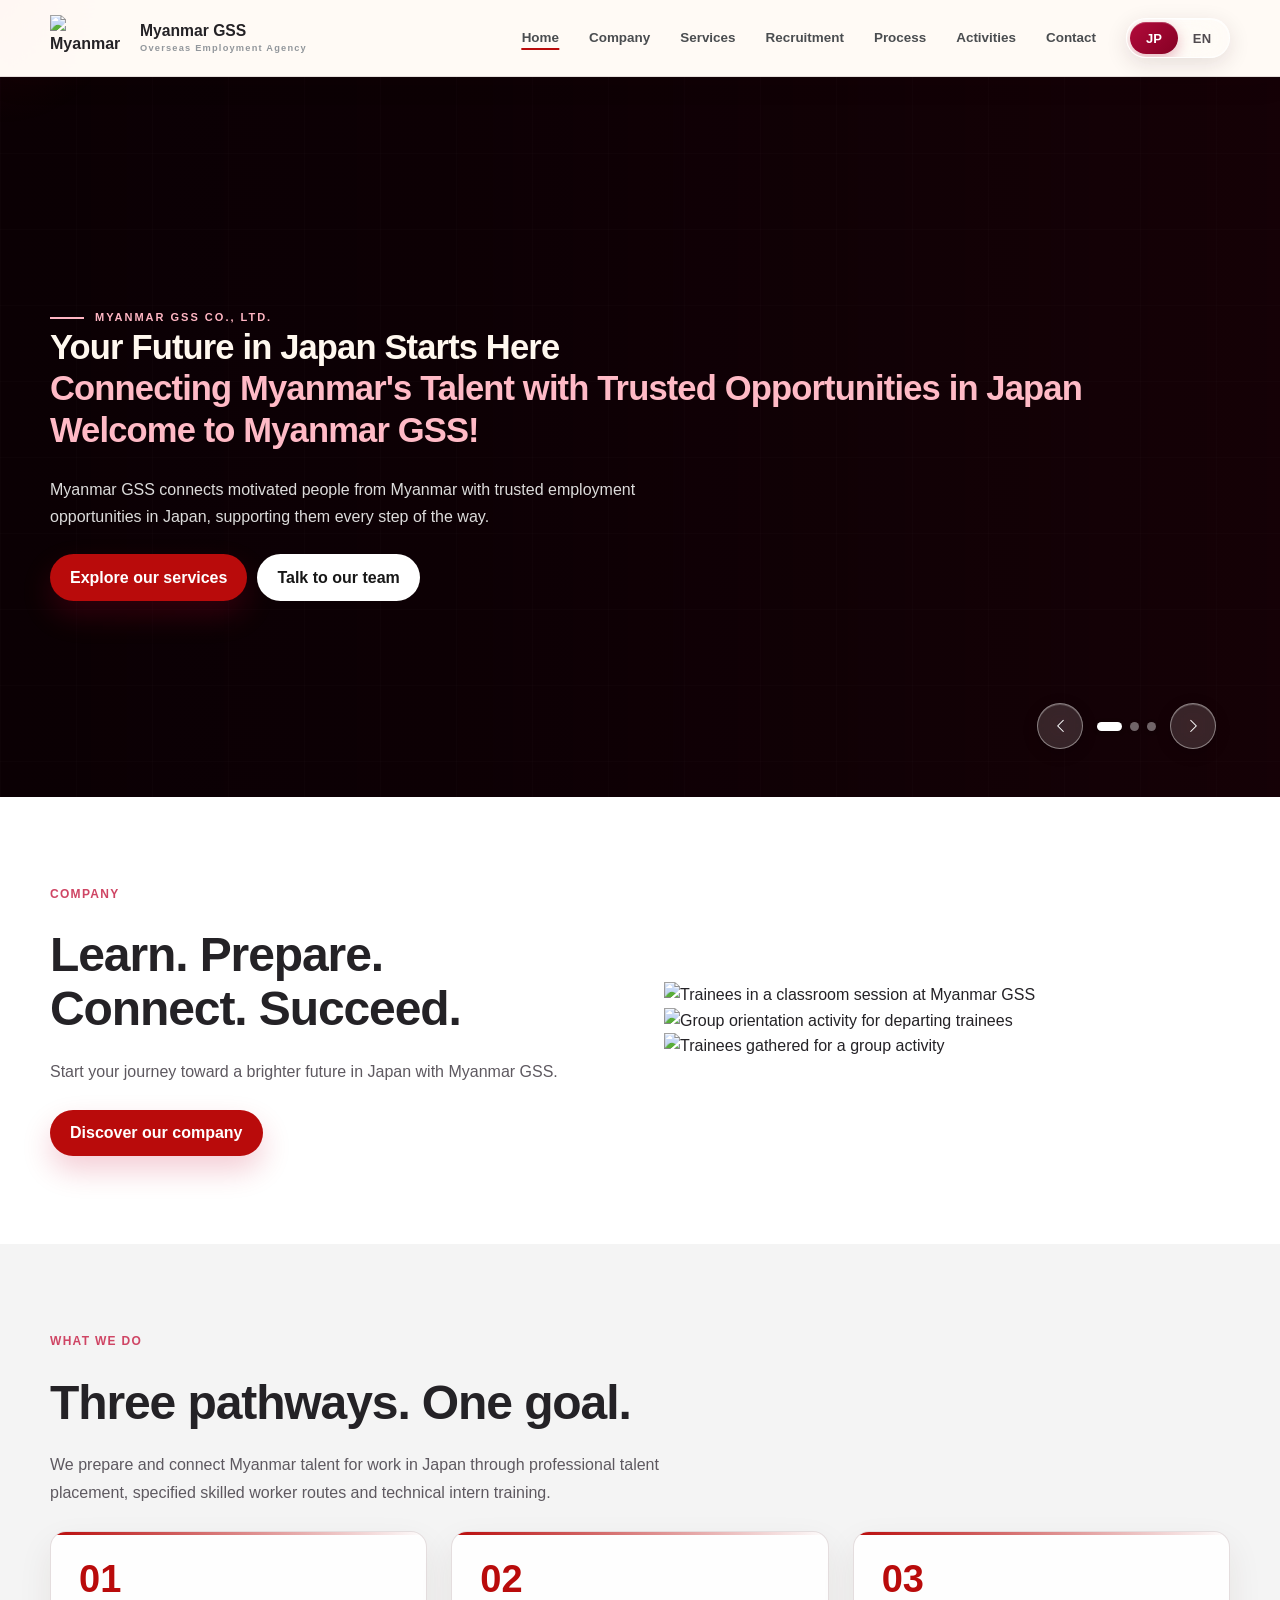
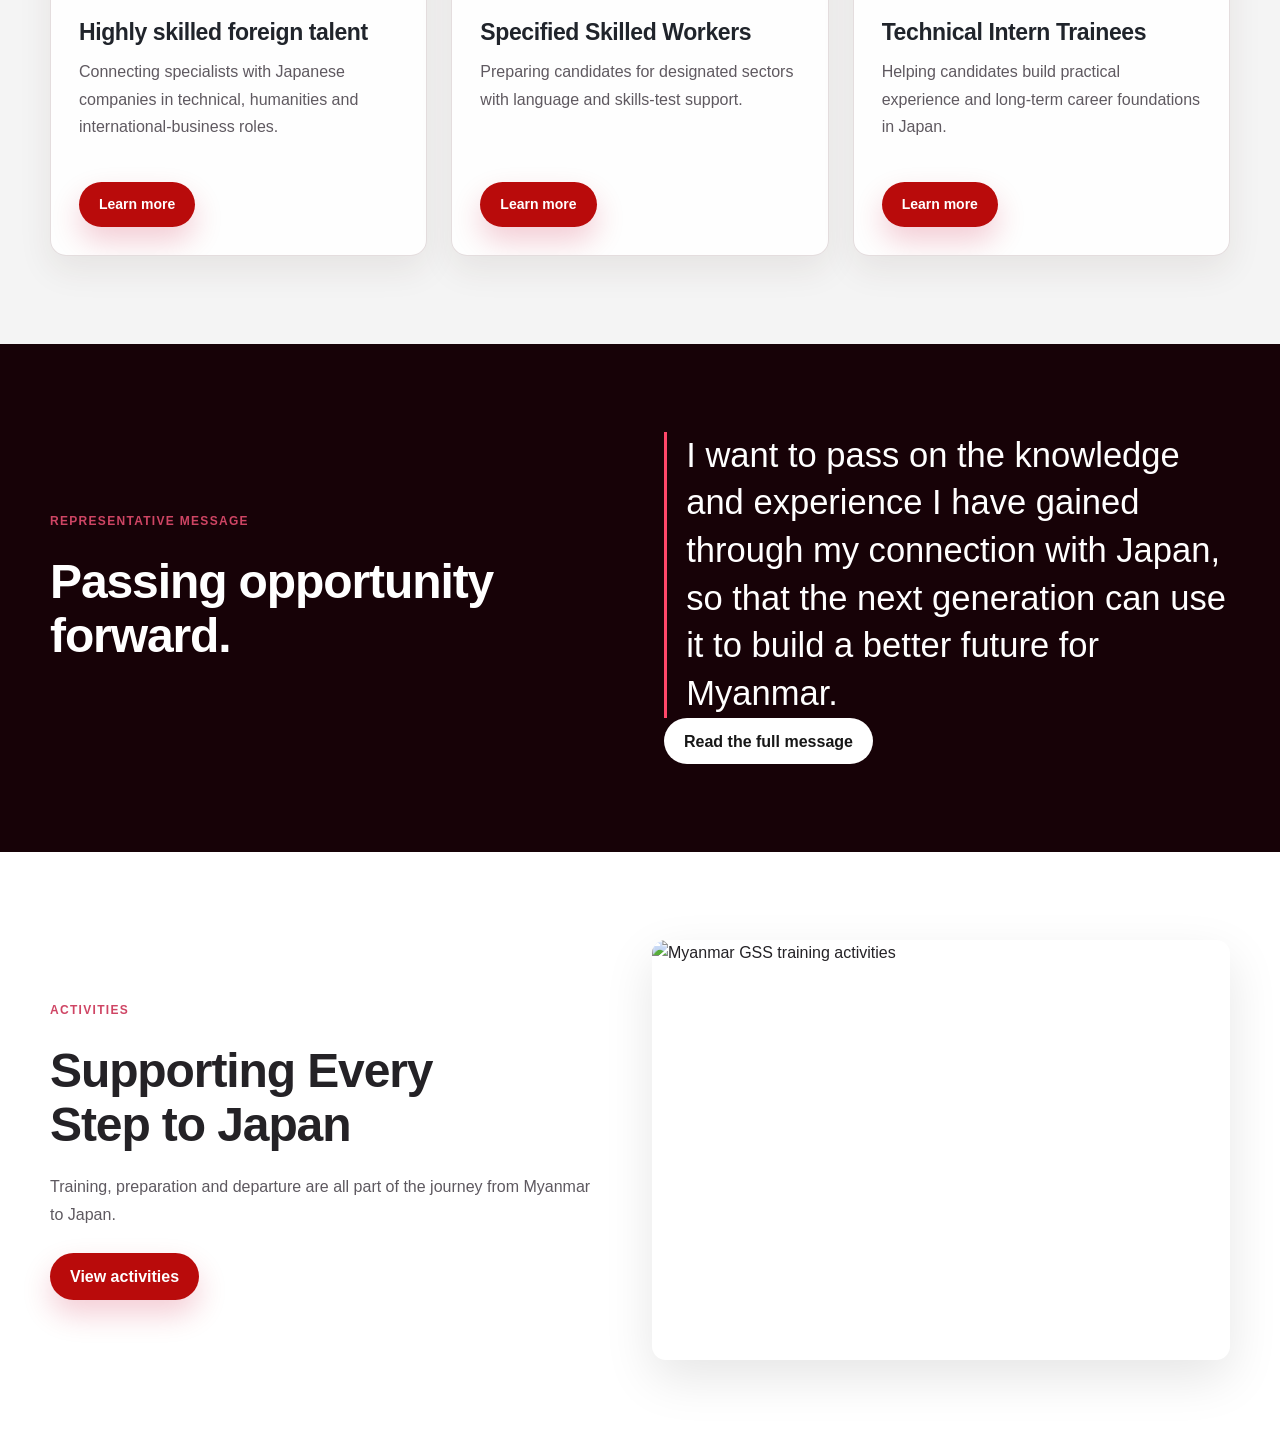
==== index.html @ 1922d280 "Merge branch 'main' of https://github.com/ZanoGod/MMGSS-WEB" ====
<!doctype html>
<html lang="en">

<head>
  <meta charset="utf-8">
  <meta name="viewport" content="width=device-width,initial-scale=1">
  <meta name="description" content="Myanmar GSS Co., Ltd. connects Myanmar talent with opportunities in Japan.">
  <title>Myanmar GSS | Home</title>

  <link rel="stylesheet" href="css/styles.css">
  <link rel="stylesheet" href="css/home.css">
  <link rel="stylesheet" href="css/premium-carousel.css">
  <link rel="stylesheet" href="css/footer.css">


  <!-- Bootstrp icons-->
  <link rel="stylesheet" href="https://cdn.jsdelivr.net/npm/bootstrap-icons@1.11.3/font/bootstrap-icons.min.css">

  <link rel="icon" href="assets/favicon.ico" sizes="any">
  <link rel="icon" type="image/png" sizes="192x192" href="assets/favicon-192.png">
  <link rel="apple-touch-icon" href="assets/apple-touch-icon.png">
  <link rel="stylesheet" href="https://cdnjs.cloudflare.com/ajax/libs/font-awesome/6.5.2/css/all.min.css">
</head>

<body id="top">
  <div class="page-loader" id="pageLoader" aria-hidden="true">
    <div class="loader-inner">
      <div class="loader-logo"><img src="assets/logo.png" alt=""></div>
      <div class="loader-line"><span></span></div>
    </div>
  </div>

  <div class="scroll-progress" id="scrollProgress" aria-hidden="true"></div>
  <div class="cursor-glow" id="cursorGlow" aria-hidden="true"></div>

  <header class="nav-shell">
    <div class="container nav-inner">
      <a class="brand" href="index.html" aria-label="Myanmar GSS home" data-i18n-aria-label="common.brandHome">
        <span class="brand-logo-wrap">
          <img class="brand-logo" src="assets/logo.png" alt="Myanmar GSS logo" data-i18n-alt="header.brandName">
        </span>
        <span class="brand-copy">
          <span class="brand-name" data-i18n="header.brandName">Myanmar GSS</span>
          <span class="brand-note" data-i18n="header.brandNote">Overseas Employment Agency</span>
        </span>
      </a>

      <button class="nav-toggle" id="navToggle" type="button" aria-label="Open navigation" aria-expanded="false"
        data-i18n-aria-label="common.openNavigation">
        <span></span><span></span><span></span>
      </button>

      <nav class="nav-links" id="navLinks" aria-label="Primary navigation"
        data-i18n-aria-label="common.primaryNavigation">
        <a class="nav-link" data-page="index.html" href="index.html" data-i18n="nav.home">Home</a>
        <a class="nav-link" data-page="about.html" href="about.html" data-i18n="nav.company">Company</a>
        <a class="nav-link" data-page="services.html" href="services.html" data-i18n="nav.services">Services</a>
        <a class="nav-link" data-page="recruitment.html" href="recruitment.html"
          data-i18n="nav.recruitment">Recruitment</a>
        <a class="nav-link" data-page="process.html" href="process.html" data-i18n="nav.process">Process</a>
        <a class="nav-link" data-page="activities.html" href="activities.html" data-i18n="nav.activities">Activities</a>
        <a class="nav-link" data-page="contact.html" href="contact.html" data-i18n="nav.contact">Contact</a>

        <!-- <div class="language-selector" role="group" aria-label="Change language"
          data-i18n-aria-label="common.changeLanguage">
          <button class="language-btn" type="button" data-language="ja" aria-pressed="true"><span class="language-code">JP</span><span class="language-name" aria-hidden="true">日本語</span></button>

          <button class="language-btn" type="button" data-language="en" aria-pressed="false"><span class="language-code">EN</span><span class="language-name" aria-hidden="true">English</span></button>
          <button class="language-btn" type="button" data-language="my" aria-pressed="false">မြန်မာ</button>
        </div> -->

        <div class="language-selector" id="languageSelector" role="group" aria-label="Change language"
          data-i18n-aria-label="common.changeLanguage">
          <span class="language-pill-bg" id="languagePill" aria-hidden="true"></span>

          <button class="language-btn" type="button" data-language="ja" aria-pressed="true"><span
              class="language-code">JP</span><span class="language-name" aria-hidden="true">日本語</span></button>


          <button class="language-btn" type="button" data-language="en" aria-pressed="false"><span
              class="language-code">EN</span><span class="language-name" aria-hidden="true">English</span></button>
          <!-- <button class="language-btn" type="button" data-language="my" aria-pressed="false"><span
              class="language-code">MM</span><span class="language-name" aria-hidden="true">မြန်မာ</span></button> -->
        </div>
      </nav>
    </div>
  </header>

  <main>
    <section class="hero" tabindex="0" aria-label="Myanmar GSS hero" data-i18n-aria-label="home.hero.aria.media">
      <div class="hero-photo" aria-label="Myanmar GSS highlights" data-i18n-aria-label="home.hero.aria.highlights">
        <div class="hero-slide active" style="background-image:url('assets/images/carousel/carousel_1.webp')" role="img"
          aria-label="Myanmar GSS training environment" aria-hidden="false"
          data-i18n-aria-label="home.hero.aria.slide1"></div>

        <div class="hero-slide" style="background-image:url('assets/images/carousel/carousel_2.webp')" role="img"
          aria-label="Myanmar GSS training activity" aria-hidden="true" data-i18n-aria-label="home.hero.aria.slide2">
        </div>

        <div class="hero-slide" style="background-image:url('assets/images/carousel/carousel_3.webp')" role="img"
          aria-label="Myanmar GSS people and activities" aria-hidden="true"
          data-i18n-aria-label="home.hero.aria.slide3"></div>
      </div>


      <!-- Decorative hero grid -->
      <div class="hero-grid" aria-hidden="true"></div>

     
      <div class="hero-carousel-controls" aria-label="Hero image carousel"
        data-i18n-aria-label="home.hero.aria.carousel">
        <button class="hero-carousel-arrow" type="button" data-carousel-prev aria-label="Previous hero image"
          data-i18n-aria-label="home.hero.aria.previous">
          <i class="bi bi-chevron-left" aria-hidden="true"></i>
        </button>

        <div class="hero-carousel-dots" role="tablist" aria-label="Choose hero image"
          data-i18n-aria-label="home.hero.aria.dots">
          <button class="hero-carousel-dot active" type="button" data-carousel-dot="0" role="tab" aria-selected="true"
            aria-label="Show hero image 1" data-i18n-aria-label="home.hero.aria.dot"
            data-i18n-options='{"number":"1"}'></button>

          <button class="hero-carousel-dot" type="button" data-carousel-dot="1" role="tab" aria-selected="false"
            aria-label="Show hero image 2" data-i18n-aria-label="home.hero.aria.dot"
            data-i18n-options='{"number":"2"}'></button>

          <button class="hero-carousel-dot" type="button" data-carousel-dot="2" role="tab" aria-selected="false"
            aria-label="Show hero image 3" data-i18n-aria-label="home.hero.aria.dot"
            data-i18n-options='{"number":"3"}'></button>
        </div>

        <button class="hero-carousel-arrow" type="button" data-carousel-next aria-label="Next hero image"
          data-i18n-aria-label="home.hero.aria.next">
          <i class="bi bi-chevron-right" aria-hidden="true"></i>
        </button>
      </div>

      <div class="container hero-content">
        <div class="kicker" data-i18n="home.hero.kicker">Myanmar GSS Co., Ltd.</div>

        <h2>
          <span class="white" data-i18n="home.hero.title1">Your Future in Japan Starts Here</span><br>
          <span class="red" data-i18n="home.hero.title2">Connecting Myanmar's Talent with Trusted Opportunities in
            Japan</span><br>
          <span class="red" data-i18n="home.hero.title3">Welcome to Myanmar GSS!</span>
        </h2>
        <ul class="hero-highlights">
          <li class="hero-copy" data-i18n="home.hero.copy">
            Myanmar GSS connects motivated people from Myanmar with trusted employment opportunities in Japan, supporting them every step of the way.
          </li>
        </ul>

        <div class="hero-actions">
          <a class="btn btn-red" href="services.html" data-i18n="home.hero.explore">Explore our services</a>
          <a class="btn btn-white" href="contact.html" data-i18n="home.hero.talkToTeam">Talk to our team</a>
        </div>
      </div>
    </section>

    <section class="section">
      <div class="container">
        <div class="row g-5 align-items-center">
          <div class="col reveal">
            <div class="eyebrow" data-i18n="home.company.eyebrow">Company</div>
            <h2 class="section-title" data-i18n="home.company.title">Learn. Prepare. Connect. Succeed.
            </h2>
            <p class="section-copy" data-i18n="home.company.copy">
              Start your journey toward a brighter future in Japan with Myanmar GSS.
            </p>
            <a class="btn btn-red" href="about.html" data-i18n="home.company.cta">Discover our company</a>
          </div>


          <div class="col reveal delay-1">
            <premium-carousel autoplay interval="5000" aspect="16/9">
              <img src="assets/images/home/home_carousel_1.webp" alt="Trainees in a classroom session at Myanmar GSS"
                data-caption="">
              <img src="assets/images/home/home_carousel_2.webp" alt="Group orientation activity for departing trainees"
                data-caption="">
              <img src="assets/images/home/home_carousel_3.webp" alt="Trainees gathered for a group activity"
                data-caption="">
            </premium-carousel>
          </div>
        </div>
    </section>

    <section class="section section-soft">
      <div class="container">
        <div class="reveal">
          <div class="eyebrow" data-i18n="home.services.eyebrow">What we do</div>
          <h2 class="section-title" data-i18n="home.services.title">Three pathways. One goal.</h2>
          <p class="section-copy" data-i18n="home.services.copy">
            We prepare and connect Myanmar talent for work in Japan through professional talent
            placement, specified skilled worker routes and technical intern training.
          </p>
        </div>

        <div class="row three g-4 mt-2">
          <div class="col reveal">
            <article class="service-card">
              <div class="number">01</div>
              <h3 data-i18n="home.services.talent.title">Highly skilled foreign talent</h3>
              <p data-i18n="home.services.talent.copy">Connecting specialists with Japanese companies in technical,
                humanities and international-business roles.</p>
              <a class="btn btn-red" href="services.html" data-i18n="home.services.cta">Learn more</a>
            </article>
          </div>

          <div class="col reveal delay-1">
            <article class="service-card">
              <div class="number">02</div>
              <h3 data-i18n="home.services.ssw.title">Specified Skilled Workers</h3>
              <p data-i18n="home.services.ssw.copy">Preparing candidates for designated sectors with language and
                skills-test support.</p>
              <a class="btn btn-red" href="services.html" data-i18n="home.services.cta">Learn more</a>
            </article>
          </div>

          <div class="col reveal delay-2">
            <article class="service-card">
              <div class="number">03</div>
              <h3 data-i18n="home.services.intern.title">Technical Intern Trainees</h3>
              <p data-i18n="home.services.intern.copy">Helping candidates build practical experience and long-term
                career foundations in Japan.</p>
              <a class="btn btn-red" href="services.html" data-i18n="home.services.cta">Learn more</a>
            </article>
          </div>
        </div>
      </div>
    </section>

    <section class="section dark-panel">
      <div class="container">
        <div class="row g-5 align-items-center">
          <div class="col reveal">
            <div class="eyebrow light-eyebrow" data-i18n="home.message.eyebrow">Representative message</div>
            <h2 class="section-title" data-i18n="home.message.title">Passing opportunity forward.</h2>
          </div>

          <div class="col reveal delay-1">
            <div class="quote" data-i18n="home.message.quote">
              I want to pass on the knowledge and experience I have gained through my connection
              with Japan, so that the next generation can use it to build a better future for Myanmar.
            </div>
            <a class="btn btn-white" href="about#message" data-i18n="home.message.cta">Read the full message</a>
          </div>
        </div>
      </div>
    </section>

    <section class="section">
      <div class="container">
        <div class="row g-4 align-items-center">
          <div class="col reveal">
            <div class="eyebrow" data-i18n="home.activities.eyebrow">Activities</div>
            <h2 class="section-title" data-i18n="home.activities.title">Supporting Every Step to Japan</h2>
            <p class="section-copy" data-i18n="home.activities.copy">
              Training, preparation and departure are all part of the journey from Myanmar to Japan.
            </p>
            <a class="btn btn-red" href="activities.html" data-i18n="home.activities.cta">View activities</a>
          </div>

          <div class="col reveal delay-1">
            <img class="section-image" src="assets/activity.png" alt="Myanmar GSS training activities"
              data-i18n-alt="home.activities.imageAlt">
          </div>
        </div>
      </div>
    </section>

  </main>

  <!-- Footer -->
  <div id="footer-container"></div>

  <button class="backtop" id="backTop" type="button" aria-label="Back to top"
    data-i18n-aria-label="common.backToTop">↑</button>
  <script src="js/components.js"></script>
  <script src="js/vendor/i18next.min.js"></script>
  <script src="js/i18n.js"></script>
  <script src="js/script.js"></script>
  <script src="js/premium-carousel.js" defer></script>
</body>

</html>
---- css/styles.css ----
:root {
  /* Image Palette */
  --primary-white: #f4f4f4;
  /* Base off-white / light surface */
  --accent-orange: #fb9935;
  /* Warm secondary accent */
  --red: #b90b0b;
  /* Primary brand red */
  --red-dark: #8c0909;
  /* Deep red / dark states */

  /* Derived Neutrals & Tints */
  --red-soft: #fff1f3;
  /* Soft light tint derived from #B90B0B */
  --surface: #f4f4f4;
  /* Matched to off-white swatch */
  --line: #e6e2e0;
  /* Neutral border line */
  --ink: #101216;
  /* High-contrast text */
  --muted: #687078;
  /* Subtle copy */
  --dark: #170207;
  /* Dark theme panels */
  --white: #ffffff;
  /* Pure white */
  --ease: cubic-bezier(0.2, 0.8, 0.2, 1);
}

* {
  box-sizing: border-box;
}

html {
  scroll-behavior: smooth;
  scroll-padding-top: 82px;
}

body {
  margin: 0;
  font-family:
    Inter,
    ui-sans-serif,
    system-ui,
    -apple-system,
    "Segoe UI",
    Arial,
    sans-serif;
  color: var(--ink);
  background: #fff;
  line-height: 1.7;
  -webkit-font-smoothing: antialiased;
}

a {
  text-decoration: none;
  color: inherit;
}

img {
  display: block;
  max-width: 100%;
}


button,
input,
textarea {
  font: inherit;
}

button {
  cursor: pointer;
}

.container {
  width: min(1180px, calc(100% - 40px));
  margin-inline: auto;
}

h1,
h2,
h3,
h4 {
  font-family: Manrope, Inter, ui-sans-serif, system-ui, sans-serif;
  letter-spacing: -0.045em;
  line-height: 1.08;
}

.page-loader {
  position: fixed;
  inset: 0;
  z-index: 2000;
  background: var(--red-soft);
  display: grid;
  place-items: center;
  transition:
    opacity 0.55s var(--ease),
    visibility 0.55s var(--ease);
}

.page-loader.hide {
  opacity: 0;
  visibility: hidden;
  pointer-events: none;
}

.loader-inner {
  text-align: center;
  color: #fff;
}

.loader-logo {
  width: 120px;
  height: 80px;
  margin: auto auto 18px;
  overflow: hidden;
}

.loader-logo img {
  width: 100%;
  height: 100%;
  object-fit: contain;
}

.loader-line {
  width: 150px;
  height: 2px;
  background: #ffffff20;
  overflow: hidden;
}

.loader-line span {
  display: block;
  width: 55%;
  height: 100%;
  background: #ff4769;
  animation: load 1.1s var(--ease) infinite;
}

@keyframes load {
  to {
    transform: translateX(300%);
  }
}

.scroll-progress {
  position: fixed;
  z-index: 2100;
  top: 0;
  left: 0;
  width: 0;
  height: 3px;
  background: linear-gradient(90deg, var(--red), #ff4769);
}

.cursor-glow {
  position: fixed;
  z-index: 999;
  pointer-events: none;
  width: 260px;
  height: 260px;
  border-radius: 50%;
  transform: translate(-50%, -50%);
  background: radial-gradient(circle, rgba(201, 0, 45, 0.09), transparent 68%);
  opacity: 0;
}

body.cursor-ready .cursor-glow {
  opacity: 1;
}

.nav-shell {
  position: sticky;
  top: 0;
  z-index: 1000;
  background: #fffffff2;
  border-bottom: 1px solid var(--line);
  -webkit-backdrop-filter: blur(16px);
  backdrop-filter: blur(16px);
  transition: 0.3s var(--ease);
}

.nav-shell.scrolled {
  box-shadow: 0 10px 35px #0000000d;
}

.nav-shell.nav-hidden {
  transform: translateY(-100%);
}

.nav-inner {
  min-height: 76px;
  display: flex;
  align-items: center;
  gap: 24px;
}

.brand {
  display: flex;
  align-items: center;
  gap: 12px;
  font-weight: 800;
  min-width: 220px;
}

.brand-logo-wrap {
  width: 78px;
  height: 46px;
  display: flex;
  align-items: center;
  justify-content: center;
  flex: 0 0 auto;
}

.brand-logo {
  width: 78px;
  height: 46px;
  object-fit: contain;
}

.brand-copy {
  display: block;
}

.brand-name {
  display: block;
  line-height: 1;
  font-size: 0.98rem;
}

.brand-note {
  display: block;
  margin-top: 5px;
  color: #92979c;
  font-size: 0.58rem;
  letter-spacing: 0.13em;
  line-height: 1;
}

.nav-toggle {
  display: none;
  border: 1px solid var(--line);
  background: #fff;
  border-radius: 10px;
  padding: 8px 11px;
}

.nav-toggle span {
  display: block;
  width: 22px;
  height: 2px;
  background: #222;
  margin: 4px;
}

.nav-links {
  display: flex;
  align-items: center;
  gap: 6px;
  margin-left: auto;
}

.nav-link {
  position: relative;
  display: inline-flex;
  align-items: center;
  height: 40px;
  padding: 0 12px;
  font-size: 0.84rem;
  font-weight: 750;
  color: #4a4d50;
  line-height: 1;
}


.nav-link:after {
  content: "";
  position: absolute;
  left: 50%;
  bottom: 2px;
  width: 0;
  height: 2px;
  bottom: 8px;
  background: var(--red);
  transform: translateX(-50%);
  transition: 0.25s var(--ease);
}

.nav-link:hover:after,
.nav-link.active:after {
  width: calc(100% - 24px);
}

.hero {
  position: relative;
  min-height: 760px;
  display: flex;
  align-items: center;
  overflow: hidden;
  background: var(--dark);
  color: #fff;
}

.hero-photo {
  position: absolute;
  inset: -2%;
  background:
    linear-gradient(90deg,
      #110005f7 0%,
      #110005d4 35%,
      #11000566 68%,
      #11000526 100%),
    url("../assets/representative.png") center/cover no-repeat;
  transform: scale(1.02);
  transition: transform 1.5s var(--ease);
}

.loaded .hero-photo {
  transform: scale(1);
}

.hero-grid {
  position: absolute;
  inset: 0;
  opacity: 0.2;
  background:
    linear-gradient(#fff1 1px, transparent 1px),
    linear-gradient(90deg, #fff1 1px, transparent 1px);
  background-size: 76px 76px;
}

.hero-content {
  position: relative;
  z-index: 2;
  padding: 90px 0;
}

.kicker,
.eyebrow {
  font-size: 0.69rem;
  font-weight: 850;
  letter-spacing: 0.18em;
  text-transform: uppercase;
}

.kicker {
  color: #ffb5c3;
}

.kicker:before {
  content: "";
  display: inline-block;
  width: 34px;
  height: 2px;
  background: #ffb5c3;
  vertical-align: middle;
  margin-right: 11px;
}

.eyebrow {
  color: var(--red);
}

.p_eyebrow {
    color: var(--black);
    font-weight: bold;
}

.hero h2 .red {
  color: #ffbac6;
}

.hero-copy,
.hero-copy1 {
  max-width: 690px;
  color: #ffffffbd;
  font-size: 1.04rem;
}

.hero-highlights {
  max-width: 1050px;
  margin: 0;
  padding-left: 1.2rem;
  color: #ffffff;
}

.hero-highlights li {
  margin-bottom: 1rem;
  padding-left: 0.2rem;
  color: #ffffffbd;
  font-size: 1.04rem;
  line-height: 1.7;
}

.hero-highlights li::marker {
  color: #ffffff;
}

.hero-actions {
  display: flex;
  flex-wrap: wrap;
  gap: 10px;
  margin-top: 1.8rem;
}

.btn {
  display: inline-flex;
  align-items: center;
  justify-content: center;
  border: 0;
  border-radius: 999px;
  padding: 0.86rem 1.25rem;
  font-weight: 800;
  transition: 0.22s var(--ease);
}

.btn-red {
  background: var(--red);
  color: #fff;
  box-shadow: 0 14px 30px #c9002d33;
}

.btn-red:hover {
  background: var(--red-dark);
  color: #fff;
  transform: translateY(-2px);
}

.btn-white {
  background: #fff;
  color: #171717;
}

.btn-white:hover {
  background: #f2f2f2;
  transform: translateY(-2px);
}

.hero-facts {
  display: flex;
  flex-wrap: wrap;
  margin-top: 3rem;
  max-width: 860px;
  border-top: 1px solid #fff2;
  padding-top: 1.25rem;
}

.hero-fact {
  min-width: 200px;
  padding: 0 1.35rem;
  border-right: 1px solid #fff1;
}

.hero-fact:first-child {
  padding-left: 0;
}

.hero-fact:last-child {
  border-right: 0;
}

.hero-fact small {
  display: block;
  color: #ffffff70;
  font-size: 0.64rem;
  letter-spacing: 0.12em;
  text-transform: uppercase;
}

.hero-fact strong {
  display: block;
  color: #fff;
  font-size: 0.9rem;
}

.section {
  padding: 100px 0;
}

.section-soft {
  background: var(--surface);
}

.section-title {
  margin: 0.55rem 0 1rem;
  font-size: clamp(2.2rem, 4.5vw, 4.3rem);
}

.section-copy {
  color: var(--muted);
  max-width: 720px;
}

.page-hero {
  padding: 140px 0 92px;
  background: linear-gradient(135deg, #170207, #39000d);
  color: #fff;
  position: relative;
  overflow: hidden;
}

.page-hero:after {
  content: "";
  position: absolute;
  width: 520px;
  height: 520px;
  border: 1px solid #fff2;
  border-radius: 50%;
  right: -170px;
  top: -220px;
  box-shadow:
    0 0 0 55px #fff00005,
    0 0 0 110px #fff00003;
}

.page-hero .container {
  position: relative;
  z-index: 1;
}

.page-hero .eyebrow {
  color: #ffb5c3;
}

.crumb {
  font-size: 0.72rem;
  color: #ffffff80;
  font-weight: 800;
  letter-spacing: 0.08em;
  text-transform: uppercase;
  margin-bottom: 1rem;
}

.page-hero h1 {
  font-size: clamp(2.9rem, 6vw, 6rem);
  margin: 0.5rem 0 1rem;
}

.page-hero p {
  max-width: 720px;
  color: #ffffffb8;
  font-size: 1.05rem;
}

.card-clean,
.service-card,
.job-card,
.gallery-copy,
.profile {
  background: #fff;
  border: 1px solid var(--line);
}

.card-clean {
  height: 100%;
  padding: 2rem;
  transition: 0.28s var(--ease);
}

.card-clean:hover,
.job-card:hover {
  transform: translateY(-5px);
  box-shadow: 0 22px 60px #00000012;
}

.number {
  font-weight: 850;
  color: var(--red);
  font-size: 2.8rem;
  line-height: 1;
}

.fact-grid {
  display: grid;
  grid-template-columns: repeat(2, 1fr);
  gap: 1px;
  background: var(--line);
  border: 1px solid var(--line);
}

.fact-grid1 {
  display: grid;
  grid-template-columns: repeat(1, 1fr);
  gap: 1px;
  background: transparent;
  border: 1px solid var(--line);
}

.fact {
  background: #fff;
  padding: 1.3rem;
}

.fact small {
  display: block;
  color: var(--muted);
  font-size: 0.67rem;
  text-transform: uppercase;
  letter-spacing: 0.11em;
}

.fact strong {
  display: block;
  margin-top: 0.25rem;
}

.profile {
  border-top: 3px solid var(--red);
  box-shadow: 0 25px 65px #0000000f;
}

.profile-head {
  padding: 1.15rem 1.35rem;
  background: #fafafa;
  border-bottom: 1px solid var(--line);
  display: flex;
  justify-content: space-between;
  gap: 10px;
}

.profile-body {
  padding: 0.25rem 1.35rem;
}

.profile-row {
  display: grid;
  grid-template-columns: 150px 1fr;
  gap: 18px;
  padding: 1.08rem 0;
  border-bottom: 1px solid var(--line);
}

.profile-row:last-child {
  border-bottom: 0;
}

.profile-label {
  color: var(--muted);
  font-size: 0.79rem;
  font-weight: 700;
}

.profile-value {
  font-weight: 600;
}

.dark-panel {
  background: var(--dark);
  color: #fff;
  position: relative;
  overflow: hidden;
}

.dark-panel .container {
  position: relative;
  z-index: 1;
}

.quote {
  max-width: 850px;
  border-left: 3px solid #ff4769;
  padding-left: 1.2rem;
  font-size: clamp(1.5rem, 2.7vw, 2.35rem);
  line-height: 1.38;
}

.dark-panel p {
  color: #ffffffad;
}

.service-card {
  height: 100%;
  padding: 2rem;
  position: relative;
  overflow: hidden;
}

.service-card:before {
  content: "";
  position: absolute;
  left: 0;
  top: 0;
  width: 100%;
  height: 3px;
  background: linear-gradient(90deg, var(--red), transparent);
}

.service-card h2,
.service-card h3 {
  font-size: 1.42rem;
}

.service-card p,
.service-list {
  color: var(--muted);
}

.service-list {
  list-style: none;
  padding: 0;
  margin: 1.15rem 0 0;
}

.service-list li {
  display: flex;
  gap: 9px;
  padding: 0.62rem 0;
  border-top: 1px solid var(--line);
  font-size: 0.86rem;
}

.service-list li:before {
  content: "↗";
  color: var(--red);
  font-weight: 800;
}

.support-strip {
  display: grid;
  grid-template-columns: repeat(3, 1fr);
  background: #fff;
  border: 1px solid var(--line);
}

.support-item {
  padding: 1.35rem 1.5rem;
  border-right: 1px solid var(--line);
}

.support-item:last-child {
  border-right: 0;
}

.support-item small {
  display: block;
  color: var(--red);
  font-size: 0.65rem;
  font-weight: 800;
  letter-spacing: 0.12em;
  text-transform: uppercase;
}

.support-item p {
  color: var(--muted);
  font-size: 0.81rem;
  margin: 0.35rem 0 0;
}

.flow-shell {
  background: #fff;
  border: 1px solid var(--line);
  padding: 2.35rem 1.2rem;
}

.flow-step {
  text-align: center;
  position: relative;
}

.flow-dot {
  width: 60px;
  height: 60px;
  margin: 0 auto 1rem;
  border-radius: 50%;
  display: grid;
  place-items: center;
  color: #fff;
  background: var(--red);
  font-weight: 850;
  box-shadow: 0 13px 28px #c9002d33;
}

.flow-line {
  position: absolute;
  top: 30px;
  left: 74%;
  right: -26%;
  height: 1px;
  background: #ddd;
}

.flow-step:last-child .flow-line {
  display: none;
}

.flow-step p {
  max-width: 188px;
  margin: 0 auto;
  color: var(--muted);
  font-size: 0.81rem;
}

.visual-card,
.gallery-box {
  position: relative;
  overflow: hidden;
  background: #ddd;
}

.visual-card {
  min-height: 560px;
}

.visual-card img,
.gallery-box img {
  width: 100%;
  height: 100%;
  object-fit: cover;
}

.visual-card img {
  min-height: 560px;
}

.gallery-box {
  height: 100%;
  min-height: 460px;
}

.gallery-box img {
  min-height: 460px;
}

.gallery-label {
  position: absolute;
  left: 15px;
  bottom: 15px;
  background: #00000085;
  -webkit-backdrop-filter: blur(8px);
  backdrop-filter: blur(8px);
  color: #fff;
  padding: 0.7rem 0.85rem;
  font-size: 0.79rem;
}

.gallery-copy {
  height: 100%;
  min-height: 300px;
  padding: 2rem;
  display: flex;
  flex-direction: column;
  justify-content: center;
}

.presentation-image {
  border-radius: 20px;
}
 
.principle {
  display: grid;
  grid-template-columns: 42px 1fr;
  gap: 15px;
  padding: 1.08rem 0;
  border-top: 1px solid var(--line);
}

.principle:last-child {
  border-bottom: 1px solid var(--line);
}

.principle-mark {
  width: 32px;
  height: 32px;
  display: grid;
  place-items: center;
  border: 1px solid #e8b7c0;
  color: var(--red);
  font-size: 0.7rem;
  font-weight: 800;
}

.principle span {
  display: block;
  color: var(--muted);
  font-size: 0.83rem;
}

.recruitment-note {
  padding: 0.9rem 1rem;
  border: 1px dashed #dfafb8;
  background: #fff8f9;
  color: #71414a;
  font-size: 0.73rem;
}

.filters {
  display: flex;
  flex-wrap: wrap;
  gap: 8px;
  margin-bottom: 24px;
}

.filter {
  border: 1px solid #202326;
  background: #fff;
  border-radius: 999px;
  padding: 0.55rem 0.9rem;
  font-weight: 750;
  font-size: 0.8rem;
}

.filter.active,
.filter:hover {
  background: #202326;
  color: #fff;
}

.role-count {
  margin-left: auto;
  align-self: center;
  color: var(--muted);
  font-size: 0.8rem;
}

.job-card {
  height: 100%;
  overflow: hidden;
  transition: 0.25s var(--ease);
}

.job-top {
  padding: 1.25rem 1.35rem;
  border-bottom: 1px solid var(--line);
  display: flex;
  justify-content: space-between;
  gap: 12px;
}

.job-category {
  color: var(--red);
  font-size: 0.65rem;
  text-transform: uppercase;
  letter-spacing: 0.12em;
  font-weight: 800;
}

.job-title {
  font-size: 1.25rem;
  margin: 0.2rem 0;
}

.job-status {
  color: #14733c;
  font-size: 0.68rem;
  font-weight: 800;
  text-transform: uppercase;
}

.job-body {
  padding: 1.35rem;
}

.job-meta {
  display: flex;
  flex-wrap: wrap;
  gap: 7px;
  margin-bottom: 1rem;
}

.job-chip,
.skill-pill {
  border-radius: 999px;
  padding: 0.34rem 0.58rem;
  font-size: 0.69rem;
}

.job-chip {
  border: 1px solid var(--line);
  color: #575c60;
  background: #fbfbfb;
}

.skill-pill {
  background: var(--red-soft);
  color: var(--red);
  font-weight: 700;
}

.job-description {
  color: var(--muted);
  font-size: 0.82rem;
}

.job-footer {
  padding: 1rem 1.35rem;
  background: #fbfbfb;
  border-top: 1px solid var(--line);
  display: flex;
  justify-content: space-between;
  align-items: center;
  gap: 10px;
}

.job-salary {
  font-size: 0.74rem;
  color: var(--muted);
}

.job-salary strong {
  display: block;
  color: var(--ink);
  font-size: 0.88rem;
}

.job-more {
  border: 0;
  background: none;
  color: var(--red);
  font-weight: 800;
  font-size: 0.78rem;
  padding: 0;
}

.contact {
  background: var(--red);
  color: #fff;
}

.contact-card {
  background: #fff;
  color: var(--ink);
  padding: 1.8rem;
  box-shadow: 0 25px 70px #46000c38;
}

.contact-row {
  padding: 1rem 0;
  border-bottom: 1px solid var(--line);
}

.contact-row:last-of-type {
  border-bottom: 0;
}

.contact-row small {
  display: block;
  color: var(--muted);
  font-size: 0.7rem;
}

.contact-actions {
  display: grid;
  gap: 10px;
}

.form-note {
  font-size: 0.72rem;
  color: var(--muted);
  margin-top: 0.55rem;
}

footer {
  background: var(--dark);
  color: #ffffff94;
  font-size: 0.77rem;
}

.footer-inner {
  padding: 28px 0;
  display: flex;
  justify-content: space-between;
  gap: 15px;
}

.reveal {
  opacity: 0;
  transform: translateY(24px);
  transition:
    opacity 0.7s var(--ease),
    transform 0.7s var(--ease);
}

.reveal.show {
  opacity: 1;
  transform: none;
}

.reveal.show1 {
  opacity: 0;
  transform: none;
}

.delay-1 {
  transition-delay: 0.08s;
}

.delay-2 {
  transition-delay: 0.16s;
}

.delay-3 {
  transition-delay: 0.24s;
}

.modal-backdrop {
  position: fixed;
  inset: 0;
  background: #0009;
  z-index: 1500;
  display: none;
  align-items: center;
  justify-content: center;
  padding: 20px;
}

.modal-backdrop.open {
  display: flex;
}

.modal {
  width: min(820px, 100%);
  max-height: 90vh;
  overflow: auto;
  background: #fff;
  box-shadow: 0 30px 100px #0006;
}

.modal-head {
  background: var(--dark);
  color: #fff;
  padding: 18px 22px;
  display: flex;
  justify-content: space-between;
  gap: 15px;
}

.modal-head h3 {
  margin: 0;
}

.modal-close {
  border: 0;
  background: transparent;
  color: #fff;
  font-size: 28px;
  line-height: 1;
}

.modal-body {
  padding: 24px;
}

.modal-grid {
  display: grid;
  grid-template-columns: 1.4fr 1fr;
  gap: 28px;
}

.modal-side {
  background: var(--surface);
  padding: 18px;
}

.modal-side p {
  margin: 0 0 16px;
}

.modal-side small {
  color: var(--muted);
}

body.modal-open {
  overflow: hidden;
}

.backtop {
  position: fixed;
  right: 18px;
  bottom: 18px;
  z-index: 1100;
  width: 45px;
  height: 45px;
  border: 0;
  border-radius: 50%;
  background: #111;
  color: #fff;
  opacity: 0;
  pointer-events: none;
  transform: translateY(10px);
  transition: 0.25s var(--ease);
}

.backtop.show {
  opacity: 1;
  pointer-events: auto;
  transform: none;
}

.backtop:hover {
  background: var(--red);
}

@media (max-width: 900px) {
  .container {
    width: min(100% - 32px, 1180px);
  }

  .nav-toggle {
    display: block;
    margin-left: auto;
  }

  .nav-links {
    display: none;
    position: absolute;
    left: 0;
    right: 0;
    top: 76px;
    background: #fff;
    border-bottom: 1px solid var(--line);
    padding: 10px 16px 16px;
    box-shadow: 0 18px 35px #0000000d;
  }

  .nav-links.open {
    display: grid;
  }

  .nav-link {
    padding: 12px;
  }

  .nav-contact {
    margin-top: 4px;
    text-align: center;
  }

  .hero {
    min-height: 760px;
  }

  .hero-photo {
    background:
      linear-gradient(180deg, #11000555, #110005f7 76%),
      url("../assets/representative.png") center top/cover no-repeat;
  }

  .hero-fact {
    flex: 1 1 45%;
    min-width: 0;
    margin-bottom: 10px;
  }

  .hero-fact:nth-child(2) {
    border-right: 0;
  }

  .hero-fact:last-child {
    flex-basis: 100%;
    border-right: 0;
  }

  .flow-line {
    display: none;
  }

  .support-strip {
    grid-template-columns: 1fr;
  }

  .support-item {
    border-right: 0;
    border-bottom: 1px solid var(--line);
  }

  .support-item:last-child {
    border-bottom: 0;
  }

  .modal-grid {
    grid-template-columns: 1fr;
  }
}

@media (max-width: 700px) {
  .section {
    padding: 76px 0;
  }

  .page-hero {
    padding: 115px 0 72px;
  }

  .hero h1 {
    font-size: clamp(2.7rem, 13vw, 4.8rem);
  }

  .hero-copy {
    font-size: 0.98rem;
  }

  .hero-fact {
    flex-basis: 100%;
    border-right: 0;
    padding-left: 0;
  }

  .fact-grid {
    grid-template-columns: 1fr;
  }

  .profile-row {
    grid-template-columns: 1fr;
    gap: 5px;
  }

  .visual-card,
  .visual-card img,
  .gallery-box,
  .gallery-box img {
    min-height: 390px;
  }

  .footer-inner {
    flex-direction: column;
  }

  .brand {
    min-width: 0;
  }

  .brand-copy {
    display: none;
  }

  .brand-logo-wrap,
  .brand-logo {
    width: 76px;
    height: 44px;
  }

  .job-footer {
    align-items: flex-start;
    flex-direction: column;
  }

  .role-count {
    margin-left: 0;
    width: 100%;
  }
}

@media (prefers-reduced-motion: reduce) {
  html {
    scroll-behavior: auto;
  }

  *,
  *::before,
  *::after {
    animation-duration: 0.001ms !important;
    animation-iteration-count: 1 !important;
    transition-duration: 0.001ms !important;
  }

  .reveal {
    opacity: 1;
    transform: none;
  }
}

/* =========================================================
   LANGUAGE SELECTOR — ALIGNED SEGMENTED CONTROL
   ========================================================= */
.language-selector {
  --lang-padding: 3px;
  position: relative;
  display: grid;
  grid-template-columns: repeat(2, minmax(0, 1fr));
  align-items: stretch;
  flex: 0 0 auto;
  width: 100px;
  height: 40px;
  margin-left: 8px;
  padding: var(--lang-padding);
  border: 1px solid #dfe3e6;
  border-radius: 999px;
  background: #f4f5f6;
  box-shadow:
    inset 0 1px 2px rgba(0, 0, 0, 0.045),
    0 2px 7px rgba(0, 0, 0, 0.035);
  isolation: isolate;
  overflow: hidden;
  -webkit-user-select: none;
  user-select: none;
  transition:
    border-color 0.2s ease,
    background-color 0.2s ease,
    box-shadow 0.2s ease;
}

.language-selector:hover {
  border-color: #cdd2d6;
  box-shadow:
    inset 0 1px 2px rgba(0, 0, 0, 0.045),
    0 5px 14px rgba(0, 0, 0, 0.07);
}

/* Active red pill: JP is the first/primary language. */
.language-pill-bg {
  position: absolute;
  z-index: 1;
  top: var(--lang-padding);
  bottom: var(--lang-padding);
  left: var(--lang-padding);
  width: calc(50% - var(--lang-padding));
  height: calc(100% - (var(--lang-padding) * 2));
  border-radius: 999px;
  background: var(--red);
  box-shadow:
    0 4px 12px rgba(185, 11, 11, 0.24),
    0 1px 3px rgba(0, 0, 0, 0.12);
  pointer-events: none;
  transform: translate3d(0, 0, 0);
  transition:
    transform 0.28s cubic-bezier(0.34, 1.42, 0.64, 1),
    width 0.2s ease;
}

.language-btn {
  position: relative;
  z-index: 2;
  appearance: none;
  box-sizing: border-box;
  width: 100%;
  height: 100%;
  min-width: 0;
  margin: 0;
  padding: 0;
  border: 0;
  border-radius: 999px;
  background: transparent;
  color: #62686d;
  display: flex;
  align-items: center;
  justify-content: center;
  cursor: pointer;
  font-family:
    "IBM Plex Sans",
    "Noto Sans JP",
    "Hiragino Kaku Gothic ProN",
    "Yu Gothic",
    Arial,
    sans-serif;
  font-size: 0.68rem;
  font-weight: 750;
  line-height: 1;
  white-space: nowrap;
  -webkit-tap-highlight-color: transparent;
  transition:
    color 0.2s ease,
    transform 0.2s ease;
}

.language-btn:hover {
  color: #15181b;
}

.language-btn:active {
  transform: scale(0.96);
  color: #ffffff;
}

.language-btn[aria-pressed="true"] {
  color: #fff;
}

.language-code {
  display: block;
  margin: 0;
  padding: 0;
  font-weight: 800;
  line-height: 1;
}

.language-name {
  display: none;
  margin: 0;
  padding: 0;
  font-weight: 700;
  line-height: 1;
  letter-spacing: 0;
}

.language-btn:focus-visible {
  outline: 2px solid var(--red);
  outline-offset: -2px;
}

.nav-shell.scrolled .language-selector {
  border-color: #d5dade;
  background: #eef0f2;
}


/* =========================================================
   LANGUAGE SELECTOR — TABLET
   ========================================================= */

@media (min-width: 901px) and (max-width: 1200px) {
  .language-selector {
    width: 138px;
    height: 38px;
    margin-left: 5px;
    padding: 3px;
  }

  .language-btn {
    height: 30px;
    font-size: 0.62rem;
  }
}


/* =========================================================
   LANGUAGE SELECTOR — MOBILE
   ========================================================= */

@media (max-width: 900px) {
  .language-selector {
    display: grid;
    grid-template-columns: repeat(2, minmax(0, 1fr));

    width: 100%;
    height: 44px;

    margin: 10px 0 0;
    padding: 3px;

    justify-content: stretch;
  }

  .language-btn {
    width: 100%;
    height: 36px;

    min-width: 0;
    padding: 0 8px;

    font-size: 0.7rem;
  }

  .language-name {
    display: inline;
    margin-left: 4px;

    font-size: 0.7rem;
    font-weight: 700;
    line-height: 1;
    letter-spacing: 0;
  }
}


@media (max-width: 420px) {
  .language-name {
    display: none;
  }

  .language-btn {
    font-size: 0.68rem;
  }
}

/* Japanese mobile adjustments */
@media (max-width: 900px) {
  html[lang="ja"] .language-btn {
    font-size: 0.68rem;
    padding: 0 6px;
  }

  html[lang="ja"] .language-name {
    font-size: 0.68rem;
  }
}

@media (max-width: 420px) {
  html[lang="ja"] .language-btn {
    font-size: 0.65rem;
  }
}


html[lang="ja"] body {
  font-family:
    "Noto Sans JP", "Hiragino Kaku Gothic ProN", "Yu Gothic", Meiryo, sans-serif;
}

html[lang="my"] body {
  font-family:
    "Myanmar Text", "Noto Sans Myanmar", "Padauk", "IBM Plex Sans", Arial,
    sans-serif;
}

/* =========================================================
   NAV ALIGNMENT FIXES FOR JAPANESE & MYANMAR
   ========================================================= */

/* Japanese: wider characters need adjusted nav-link padding */
html[lang="ja"] .nav-link {
  padding: 0 10px;
  font-size: 0.8rem;
}

/* Myanmar: taller glyphs need vertical alignment and padding adjustments */
html[lang="my"] .nav-link {
  padding: 0 10px;
  font-size: 0.8rem;
  line-height: 1.2;
}

/* Ensure nav-inner maintains alignment with longer nav-link text in JA/MY */
html[lang="ja"] .nav-inner,
html[lang="my"] .nav-inner {
  gap: 16px;
}

/* Language-specific navigation typography. */
html[lang="ja"] .language-btn,
html[lang="my"] .language-btn {
  font-size: 0.65rem;
}

@media (min-width: 901px) and (max-width: 1200px) {
  html[lang="ja"] .language-btn {
    font-size: 0.6rem;
  }
}

/* ===== Consolidated from layout-fix.css ===== */
/* =========================================================
   MGSS — layout-fix.css
   Load AFTER styles.css
   Page-wide alignment + responsive grid fixes.
   ========================================================= */

:root {
  --mgss-container: 1180px;
  --mgss-gap: 24px;
}

html,
body {
  max-width: 100%;
  overflow-x: hidden;
}

.container,
.nav-inner,
.footer-inner {
  width: min(var(--mgss-container), calc(100% - 40px));
  margin-inline: auto;
}

.row {
  display: grid;
  grid-template-columns: repeat(12, minmax(0, 1fr));
  gap: 0;
  width: 100%;
  min-width: 0;
}

.row>.col {
  grid-column: span 6;
  min-width: 0;
}

.row.three>.col {
  grid-column: span 4;
}

.g-4 {
  gap: 24px;
}

.g-5 {
  gap: 48px;
}

.align-items-center {
  align-items: center;
}

.mt-2 {
  margin-top: 16px;
}

.row img,
.section-image,
.gallery-box img,
.visual-card img {
  max-width: 100%;
}

.section-image {
  display: block;
  width: 100%;
  height: 100%;
  min-height: 420px;
  object-fit: cover;
  border-radius: 14px;
}

.service-card,
.card-clean,
.job-card {
  height: 100%;
}

.section {
  padding: 88px 0;
}

.nav-inner {
  min-height: 76px;
}

.footer-inner {
  width: min(var(--mgss-container), calc(100% - 40px));
}

.btn {
  position: relative;
  z-index: 5;
  pointer-events: auto;
}

@media (max-width: 900px) {

  .container,
  .nav-inner,
  .footer-inner {
    width: calc(100% - 32px);
  }

  .row {
    grid-template-columns: repeat(2, minmax(0, 1fr));
  }

  .row>.col {
    grid-column: span 2;
  }

  .row.three {
    grid-template-columns: repeat(2, minmax(0, 1fr));
  }

  .row.three>.col {
    grid-column: span 1;
  }

  .row.three>.col:last-child {
    grid-column: 1 / -1;
  }

  .g-5 {
    gap: 32px;
  }

  .section-image {
    min-height: 360px;
  }
}

@media (max-width: 700px) {
  .section {
    padding: 68px 0;
  }

  .row,
  .row.three {
    grid-template-columns: 1fr;
  }

  .row>.col,
  .row.three>.col,
  .row.three>.col:last-child {
    grid-column: 1 / -1;
  }

  .g-4 {
    gap: 18px;
  }

  .g-5 {
    gap: 26px;
  }

  .section-image {
    min-height: 300px;
  }
}


/* ===== Consolidated from home-carousel.css ===== */
/* =========================================================
   MGSS — home-carousel.css
   Load AFTER styles.css and layout-fix.css.
   ========================================================= */

.hero {
  position: relative;
  isolation: isolate;
  overflow: hidden;
}

.hero-photo {
  position: absolute;
  inset: 0;
  z-index: 0;
  overflow: hidden;
  background: #170207;
  transform: none !important;
}

.hero-slide {
  position: absolute;
  inset: 0;
  z-index: 1;
  background-position: center center;
  background-size: cover;
  background-repeat: no-repeat;
  opacity: 0;
  visibility: hidden;
  transform: scale(1.035);
  transition:
    opacity 0.85s cubic-bezier(.2, .8, .2, 1),
    transform 6s cubic-bezier(.2, .8, .2, 1),
    visibility 0s linear .85s;
  will-change: opacity, transform;
  pointer-events: none;
}

.hero-slide.active {
  opacity: 1;
  visibility: visible;
  transform: scale(1);
  transition-delay: 0s;
}

/* Readability layer */
.hero-photo::after {
  content: "";
  position: absolute;
  inset: 0;
  z-index: 2;
  pointer-events: none;
  background:
    linear-gradient(90deg,
      rgba(10, 0, 4, .90) 0%,
      rgba(10, 0, 4, .76) 34%,
      rgba(10, 0, 4, .42) 68%,
      rgba(10, 0, 4, .12) 100%);
}

.hero-grid {
  z-index: 3;
  pointer-events: none;
}

.hero-content {
  position: relative;
  z-index: 4;
}

.hero-carousel-arrow {
  width: 42px;
  height: 42px;
  display: grid;
  place-items: center;
  padding: 0 0 3px;
  border: 1px solid rgba(255, 255, 255, .40);
  border-radius: 50%;
  background: rgba(12, 0, 4, .55);
  color: #fff;
  font-size: 25px;
  line-height: 1;
  cursor: pointer;
  backdrop-filter: blur(10px);
  -webkit-backdrop-filter: blur(10px);
  transition:
    background .2s ease,
    border-color .2s ease,
    transform .2s ease;
}

.hero-carousel-arrow:hover,
.hero-carousel-arrow:focus-visible {
  background: #c9002d;
  border-color: #c9002d;
  transform: translateY(-1px);
}

.hero-carousel-dots {
  display: flex;
  align-items: center;
  gap: 7px;
}

.hero-carousel-dot {
  width: 9px;
  height: 9px;
  padding: 0;
  border: 1px solid rgba(255, 255, 255, .65);
  border-radius: 999px;
  background: rgba(12, 0, 4, .55);
  opacity: .72;
  cursor: pointer;
  transition:
    width .25s ease,
    opacity .25s ease,
    background .25s ease;
}

.hero-carousel-dot.active {
  width: 26px;
  background: #fff;
  opacity: 1;
}

.hero-carousel-arrow:focus-visible,
.hero-carousel-dot:focus-visible {
  outline: 2px solid #fff;
  outline-offset: 3px;
}

@media (max-width: 900px) {
  .hero-photo::after {
    background:
      linear-gradient(180deg,
        rgba(10, 0, 4, .22) 0%,
        rgba(10, 0, 4, .58) 48%,
        rgba(10, 0, 4, .94) 100%);
  }

}

@media (max-width: 700px) {


  .hero-carousel-arrow {
    width: 36px;
    height: 36px;
    font-size: 22px;
  }

  .hero-carousel-dot {
    width: 8px;
    height: 8px;
  }

  .hero-carousel-dot.active {
    width: 22px;
  }
}

@media (prefers-reduced-motion: reduce) {
  .hero-slide {
    transform: none;
    transition: opacity .01ms linear;
  }
}


/* ===== Consolidated from home-polish.css ===== */
/* =========================================================
   MGSS — home-polish.css
   Home-page visual corrections.
   Load LAST.
   ========================================================= */

.hero {
  min-height: 650px;
}

.hero-content {
  padding: 86px 0 100px;
  max-width: 900px;
}

.hero h1 {
  max-width: 820px;
  margin: 18px 0 18px;
  font-size: clamp(3.4rem, 6.3vw, 6rem);
  line-height: .98;
}

.hero-copy {
  max-width: 650px;
  font-size: 1rem;
  line-height: 1.7;
}

.hero-actions {
  margin-top: 24px;
}

.hero-facts {
  margin-top: 34px;
}

.section-title {
  max-width: 760px;
  font-size: clamp(2.25rem, 4vw, 3.8rem);
  line-height: 1.05;
}

.section-copy {
  font-size: .95rem;
  line-height: 1.75;
}

.section>.container>.reveal:first-child {
  max-width: 760px;
}

.service-card {
  padding: 30px;
  border-radius: 14px;
  box-shadow: 0 8px 30px rgba(0, 0, 0, .05);
}

.service-card h3 {
  margin: 18px 0 12px;
  font-size: 1.22rem;
  line-height: 1.25;
}

.service-card p {
  line-height: 1.7;
  min-height: 82px;
}

.service-card .btn {
  margin-top: 10px;
}

.section-image {
  border-radius: 14px;
  box-shadow: 0 18px 50px rgba(0, 0, 0, .10);
}

.dark-panel .section-title {
  color: #fff;
}

.contact {
  padding: 82px 0;
}

.contact-button {
  margin-left: auto;
}

@media (max-width: 900px) {
  .hero {
    min-height: 680px;
  }

  .hero-content {
    padding: 82px 0 110px;
  }

  .contact-button {
    margin-left: 0;
  }
}

@media (max-width: 700px) {
  .hero {
    min-height: 720px;
  }

  .hero-content {
    padding: 70px 0 96px;
  }

  .hero h1 {
    font-size: clamp(2.7rem, 13vw, 4.5rem);
  }

  .hero-copy {
    font-size: .94rem;
  }

  .service-card p {
    min-height: 0;
  }
}

/* =========================================================
   MGSS — UNIFIED INTERNAL HERO THEME
   One compact, shared style for Company, Services,
   Recruitment, Process, Activities and Contact pages.
========================================================= */

:root {
  --gss-hero-bg: linear-gradient(125deg, #16070b 0%, #2b0b16 58%, #4a1020 100%);
  --gss-hero-pink: #f39aae;
  --gss-hero-muted: rgba(255, 255, 255, 0.76);
}

/* Shared internal-page hero */
.page-hero,
.services-hero {
  position: relative;
  isolation: isolate;
  overflow: hidden;
  width: 100%;
  min-height: 360px;
  padding: 104px 0 58px;
  color: #fff;
  background:
    radial-gradient(circle at 88% 14%, rgba(243, 154, 174, 0.13), transparent 30%),
    radial-gradient(circle at 8% 100%, rgba(180, 0, 45, 0.16), transparent 34%),
    var(--gss-hero-bg);
}

.page-hero::before,
.page-hero::after,
.services-hero::before,
.services-hero::after {
  pointer-events: none;
}

.page-hero .container,
.services-hero .container {
  position: relative;
  z-index: 2;
}

.page-hero-inner,
.services-hero-copy {
  max-width: 980px;
}

.page-hero .crumb,
.services-hero .crumb {
  margin-bottom: 10px;
  color: rgba(255, 255, 255, 0.58);
  font-size: 0.66rem;
  line-height: 1.4;
  font-weight: 800;
  letter-spacing: 0.14em;
  text-transform: uppercase;
}

.page-hero .eyebrow,
.services-hero .eyebrow,
.page-hero .light-eyebrow,
.services-hero .light-eyebrow {
  margin-bottom: 10px;
  color: var(--gss-hero-pink);
  font-size: 0.68rem;
  line-height: 1.45;
  font-weight: 800;
  letter-spacing: 0.12em;
  text-transform: uppercase;
}

.page-hero h1,
.page-hero h1 span,
.services-hero h1,
.services-hero h1 span {
  max-width: 760px;
  margin: 0 0 16px;
  color: #fff;
  font-size: clamp(1.9rem, 3.1vw, 3rem);
  font-weight: 750;
  line-height: 1.13;
  letter-spacing: -0.028em;
  text-wrap: balance;
}

.page-hero p,
.services-hero-copy>p {
  max-width: 620px;
  margin: 0;
  color: var(--gss-hero-muted);
  font-size: 0.9rem;
  line-height: 1.65;
}

.page-hero-meta,
.services-hero-meta {
  display: flex;
  flex-wrap: wrap;
  gap: 12px 22px;
  margin-top: 20px;
  font-size: 0.72rem;
  line-height: 1.5;
}

.page-hero-meta,
.page-hero-meta a,
.services-hero-meta,
.services-hero-meta a {
  color: rgba(255, 255, 255, 0.86);
}

.page-hero-meta a,
.services-hero-meta a {
  color: var(--gss-hero-pink);
}

.services-hero-grid {
  align-items: start;
  gap: 48px;
}

.services-hero h1 {
  max-width: 720px;
}

.services-hero .services-hero-meta {
  border-top-color: rgba(255, 255, 255, 0.16);
}

.services-hero .hero-meta-item {
  border-bottom-color: rgba(255, 255, 255, 0.16);
}

/* Contact form — placed after the contact details */
.contact-card {
  border-radius: 18px;
}

.contact-form-wrap {
  margin-top: 1.75rem;
  padding-top: 1.5rem;
  border-top: 1px solid var(--line);
}

.contact-form-heading h3 {
  margin: 0.45rem 0 1.15rem;
  font-size: clamp(1.25rem, 2vw, 1.65rem);
  line-height: 1.2;
}

.contact-form {
  display: grid;
  gap: 16px;
  padding: 1.25rem;
  border: 1px solid #eadfe2;
  border-radius: 18px;
  background: #fff;
  box-shadow: 0 10px 28px rgba(70, 0, 12, 0.06);
}

.contact-form .form-field {
  display: grid;
  gap: 7px;
  min-width: 0;
}

.contact-form label {
  color: var(--ink);
  font-size: 0.78rem;
  font-weight: 800;
}

.contact-form input,
.contact-form textarea,
.contact-form select {
  box-sizing: border-box;
  width: 100%;
  min-height: 40px;
  padding: 12px 14px;
  border: 1px solid #d9cbd0;
  border-radius: 10px;
  background: #fff;
  color: var(--ink);
  font: inherit;
  line-height: 1.4;
  opacity: 1;
  cursor: pointer;
}

.contact-form input::placeholder,
.contact-form textarea::placeholder {
  color: #8a7b82;
  opacity: 1;
}

.contact-form input:focus,
.contact-form textarea:focus,
.contact-form select:focus {
  border-color: var(--red);
  outline: 3px solid rgba(194, 0, 14, 0.14);
  outline-offset: 1px;
}

.contact-form .btn {
  justify-self: start;
  display: inline-flex;
  align-items: center;
  justify-content: center;
  min-height: 44px;
  padding: 11px 20px;
  border: 0;
  border-radius: 999px;
  color: #fff;
  background: var(--red);
  font-weight: 800;
  cursor: pointer;
}

.contact-form .form-note {
  margin: 0;
  color: var(--muted);
}

/* Responsive hero and contact form */
@media (max-width: 900px) {

  .page-hero,
  .services-hero {
    min-height: 330px;
    padding: 92px 0 52px;
  }

  .services-hero-grid {
    grid-template-columns: 1fr;
    gap: 30px;
  }

  .page-hero h1,
  .page-hero h1 span,
  .services-hero h1,
  .services-hero h1 span {
    font-size: clamp(1.8rem, 5.2vw, 2.55rem);
  }
}

@media (max-width: 600px) {

  .page-hero,
  .services-hero {
    min-height: 300px;
    padding: 82px 0 44px;
  }

  .page-hero h1,
  .page-hero h1 span,
  .services-hero h1,
  .services-hero h1 span {
    font-size: clamp(1.65rem, 7.2vw, 2.15rem);
    line-height: 1.16;
  }

  .page-hero p,
  .services-hero-copy>p {
    font-size: 0.86rem;
    line-height: 1.6;
  }

  .contact-form {
    padding: 1rem;
  }
}

@media (prefers-reduced-motion: reduce) {

  .page-hero *,
  .services-hero * {
    animation: none !important;
    transition: none !important;
  }
}

/* =========================================================
   FINAL UNIFIED HERO TYPOGRAPHY + CONTACT FORM POSITION
   Keep this in styles.css so every page uses one source of truth.
========================================================= */

.page-hero,
.services-hero {
  min-height: 390px !important;
  padding: 112px 0 76px !important;
  display: flex;
  align-items: center;
  isolation: isolate;
  overflow: hidden;
}

.page-hero .container,
.services-hero .container {
  width: min(1180px, calc(100% - 40px));
  margin-inline: auto;
  position: relative;
  z-index: 2;
}

.page-hero-inner,
.services-hero-copy {
  width: 100%;
  max-width: 900px;
  padding: 0 !important;
}

.page-hero .crumb,
.services-hero .crumb {
  margin: 0 0 12px !important;
  color: rgba(255, 255, 255, .62) !important;
  font-size: .66rem !important;
  font-weight: 800 !important;
  letter-spacing: .14em !important;
  line-height: 1.4 !important;
  text-transform: uppercase;
}

.page-hero .eyebrow,
.services-hero .eyebrow,
.page-hero .light-eyebrow,
.services-hero .light-eyebrow {
  margin: 0 0 14px !important;
  color: #ffb5c3 !important;
  font-size: .68rem !important;
  font-weight: 800 !important;
  letter-spacing: .12em !important;
  line-height: 1.45 !important;
  text-transform: uppercase;
}

.page-hero h1,
.page-hero h1 span,
.services-hero h1,
.services-hero h1 span {
  max-width: 920px !important;
  margin: 0 0 18px !important;
  color: #fff !important;
  font-family: Manrope, Inter, ui-sans-serif, system-ui, sans-serif !important;
  font-size: clamp(2.45rem, 5.2vw, 5.2rem) !important;
  font-weight: 800 !important;
  letter-spacing: -.055em !important;
  line-height: 1.02 !important;
  text-wrap: balance;
}

.page-hero p,
.services-hero-copy>p {
  max-width: 680px !important;
  margin: 0 !important;
  color: rgba(255, 255, 255, .78) !important;
  font-size: .98rem !important;
  font-weight: 500;
  line-height: 1.75 !important;
}

.page-hero-meta,
.services-hero-meta {
  margin-top: 24px !important;
  gap: 10px 14px !important;
}

.page-hero-meta>span,
.page-hero-meta>a,
.services-hero-meta>span,
.services-hero-meta>a {
  font-size: .74rem !important;
}

/* The form belongs between the main contact section and the three cards. */
.contact-form-section {
  padding-top: 0 !important;
  padding-bottom: 28px !important;
}

.contact-form-panel {
  max-width: 920px;
  margin-inline: auto;
  padding: 2rem;
  border: 1px solid var(--line);
  border-radius: 22px;
  background: #fff;
  box-shadow: 0 18px 55px rgba(23, 2, 7, .08);
}

.contact-form-wrap {
  margin: 0;
  padding: 0;
  border: 0;
}

.contact-form-heading {
  margin-bottom: 1.2rem;
}

.contact-form-heading h3 {
  margin: .4rem 0 0;
  font-size: clamp(1.5rem, 2.6vw, 2.15rem);
  line-height: 1.12;
}

.contact-form {
  grid-template-columns: repeat(2, minmax(0, 1fr));
  gap: 16px;
  padding: 0;
  border: 0;
  border-radius: 0;
  box-shadow: none;
}

.contact-form .form-field:nth-child(5),
.contact-form .btn,
.contact-form .form-note {
  grid-column: 1 / -1;
}

.contact-form .btn {
  width: fit-content;
}

@media (max-width: 900px) {

  .page-hero,
  .services-hero {
    min-height: 340px !important;
    padding: 94px 0 62px !important;
  }

  .page-hero h1,
  .page-hero h1 span,
  .services-hero h1,
  .services-hero h1 span {
    font-size: clamp(2.2rem, 7vw, 4rem) !important;
  }
}

@media (max-width: 640px) {

  .page-hero,
  .services-hero {
    min-height: 300px !important;
    padding: 78px 0 48px !important;
  }

  .page-hero .container,
  .services-hero .container {
    width: min(100% - 32px, 1180px);
  }

  .page-hero h1,
  .page-hero h1 span,
  .services-hero h1,
  .services-hero h1 span {
    font-size: clamp(2rem, 10vw, 3rem) !important;
    letter-spacing: -.045em !important;
    line-height: 1.08 !important;
  }

  .page-hero p,
  .services-hero-copy>p {
    font-size: .9rem !important;
  }

  .contact-form-panel {
    padding: 1.25rem;
    border-radius: 16px;
  }

  .contact-form {
    grid-template-columns: 1fr;
  }

  .contact-form .form-field:nth-child(4),
  .contact-form .btn,
  .contact-form .form-note {
    grid-column: auto;
  }
}



/* =========================================================
   TYPOGRAPHY CONSISTENCY — ALL HERO SECTIONS
   Uses the existing stylesheet; no additional CSS file.
   ========================================================= */

:where(.page-hero, .services-hero) {
  isolation: isolate;
}

:where(.page-hero, .services-hero) h1,
:where(.page-hero, .services-hero) h1 span {
  max-width: 18ch;
  margin-block: 0;
  font-size: clamp(2.35rem, 4.8vw, 5.25rem);
  line-height: 1.06;
  letter-spacing: -0.045em;
  font-weight: 750;
  text-wrap: balance;
  overflow-wrap: anywhere;
}

:where(.page-hero, .services-hero) p,
:where(.services-hero-copy > p) {
  max-width: 60ch;
  font-size: clamp(0.98rem, 1.15vw, 1.12rem);
  line-height: 1.65;
  text-wrap: pretty;
}

:where(.page-hero, .services-hero) .eyebrow,
:where(.page-hero, .services-hero) .crumb {
  letter-spacing: 0.14em;
  line-height: 1.35;
}

:where(.page-hero, .services-hero) .page-hero-meta,
:where(.page-hero, .services-hero) .services-hero-meta {
  line-height: 1.45;
}

@media (max-width: 767.98px) {

  :where(.page-hero, .services-hero) h1,
  :where(.page-hero, .services-hero) h1 span {
    max-width: 15ch;
    font-size: clamp(2.05rem, 9.5vw, 3.25rem);
    line-height: 1.08;
    letter-spacing: -0.035em;
  }

  :where(.page-hero, .services-hero) p,
  :where(.services-hero-copy > p) {
    max-width: 42rem;
    font-size: 0.98rem;
    line-height: 1.6;
  }
}

@media (prefers-reduced-motion: reduce) {
  :where(.page-hero, .services-hero) * {
    transition-duration: 0.01ms !important;
    animation-duration: 0.01ms !important;
  }
}

/* =========================================================
   FINAL HERO TITLE SCALE — COMPACT + WHITE
   Keep all existing styling in this stylesheet.
========================================================= */
:where(.page-hero, .services-hero) h1,
:where(.page-hero, .services-hero) h1 span {
  color: #fff !important;
  max-width: 24ch !important;
  font-size: clamp(2.65rem, 4vw, 4rem) !important;
  font-weight: 750 !important;
  line-height: 1.08 !important;
  letter-spacing: -0.04em !important;
  text-wrap: balance;
}

:where(.page-hero, .services-hero) p,
:where(.services-hero-copy > p) {
  color: rgba(255, 255, 255, 0.82) !important;
}

@media (max-width: 900px) {

  :where(.page-hero, .services-hero) h1,
  :where(.page-hero, .services-hero) h1 span {
    font-size: clamp(2.35rem, 6vw, 3.35rem) !important;
  }
}

@media (max-width: 640px) {

  :where(.page-hero, .services-hero) h1,
  :where(.page-hero, .services-hero) h1 span {
    max-width: 20ch !important;
    font-size: clamp(2rem, 9vw, 2.75rem) !important;
    line-height: 1.1 !important;
  }
}


/* ==========================================================================
   MGSS DESIGN SYSTEM — TYPOGRAPHY & GLOBAL CONTROLS
   Refactor layer: intentional shared defaults; existing component styles stay
   in place above this section to avoid removing established UI behavior.
   ========================================================================== */
:root {
  --mgss-red: #c81016;
  --mgss-red-dark: #a90d12;
  --mgss-ink: #20242b;
  --mgss-muted: #5e6875;
  --mgss-surface: #ffffff;
  --mgss-page: #f5f6f7;
  --mgss-border: #e2e5e9;
  --mgss-focus: #2563eb;

  --mgss-font-body: "Noto Sans", "Noto Sans Myanmar", "Yu Gothic", "Meiryo", sans-serif;
  --mgss-font-heading: "Noto Sans", "Noto Sans Myanmar", "Yu Gothic", "Meiryo", sans-serif;

  --mgss-text-xs: .8125rem;
  --mgss-text-sm: .9375rem;
  --mgss-text-base: 1rem;
  --mgss-text-lg: 1.125rem;
  --mgss-h4: 1.125rem;
  --mgss-h3: 1.375rem;
  --mgss-h2: clamp(1.75rem, 2.7vw, 2.25rem);
  --mgss-h1: clamp(2.125rem, 4.4vw, 3.25rem);

  --mgss-leading-tight: 1.12;
  --mgss-leading-heading: 1.2;
  --mgss-leading-body: 1.6;
  --mgss-section-space: clamp(3rem, 6vw, 5.5rem);
  --mgss-radius-sm: .5rem;
  --mgss-radius-md: 1rem;
  --mgss-radius-pill: 999px;
  --mgss-shadow-soft: 0 14px 36px rgba(20, 25, 35, .07);
}

html {
  scroll-behavior: smooth;
}

body {
  font-family: var(--mgss-font-body);
  color: var(--mgss-ink);
  font-size: var(--mgss-text-base);
  line-height: var(--mgss-leading-body);
  text-rendering: optimizeLegibility;
  -webkit-font-smoothing: antialiased;
}

h1,
h2,
h3,
h4,
h5,
h6,
.h1,
.h2,
.h3,
.h4,
.h5,
.h6 {
  font-family: var(--mgss-font-heading);
  color: var(--mgss-ink);
  font-weight: 750;
  line-height: var(--mgss-leading-heading);
  letter-spacing: -.025em;
  margin-block: 0 .75em;
  text-wrap: balance;
}

h1,
.h1 {
  font-size: var(--mgss-h1);
  line-height: var(--mgss-leading-tight);
}

h2,
.h2 {
  font-size: var(--mgss-h2);
}

h3,
.h3 {
  font-size: var(--mgss-h3);
}

h4,
.h4 {
  font-size: var(--mgss-h4);
}

p,
li {
  line-height: var(--mgss-leading-body);
}

p {
  margin-block: 0 1rem;
  text-wrap: pretty;
}

small,
.small {
  font-size: var(--mgss-text-sm);
}

button,
.btn,
input[type="button"],
input[type="submit"],
input[type="reset"] {
  font: inherit;
  font-weight: 700;
  line-height: 1.2;
  border-radius: var(--mgss-radius-pill);
  transition: background-color .2s ease, color .2s ease, border-color .2s ease,
    box-shadow .2s ease, transform .2s ease;
}

button:focus-visible,
a:focus-visible,
.btn:focus-visible,
input:focus-visible,
select:focus-visible,
textarea:focus-visible {
  outline: 3px solid var(--mgss-focus);
  outline-offset: 3px;
}

img,
video {
  max-width: 100%;
}

@media (prefers-reduced-motion: reduce) {
  html {
    scroll-behavior: auto;
  }

  *,
  *::before,
  *::after {
    animation-duration: .01ms !important;
    animation-iteration-count: 1 !important;
    transition-duration: .01ms !important;
    scroll-behavior: auto !important;
  }
}

@media (max-width: 640px) {
  :root {
    --mgss-text-base: 1rem;
    --mgss-section-space: 2.75rem;
  }

  input,
  select,
  textarea {
    font-size: 16px;
  }
}

/* =========================================================
   CEO MESSAGE + VISION / MISSION
   ========================================================= */

.ceo-purpose-section {
    padding: clamp(4rem, 8vw, 8rem) 0;
    background: var(--surface, #ffffff);
}


/* ---------------------------------------------------------
   CEO MESSAGE
   --------------------------------------------------------- */

.ceo-message {
    display: grid;
    grid-template-columns: minmax(280px, 0.8fr) minmax(0, 1.2fr);
    gap: clamp(2rem, 5vw, 5rem);
    align-items: center;
    margin-bottom: clamp(5rem, 10vw, 9rem);
}


/* CEO IMAGE */

.ceo-image {
    position: relative;
    border-radius: 20px;
    aspect-ratio: 5 / 5;
}

.ceo-image::after {
    content: "";
    position: absolute;
    inset: 0;
    border: 1px solid rgba(0, 0, 0, 0.08);
    border-radius: inherit;
    pointer-events: none;
}

.ceo-image img {
    width: 100%;
    height: 100%;
    display: block;
    /* object-fit: cover; */
}


/* CEO CONTENT */

.ceo-content {
    max-width: 720px;
}

.ceo-content .eyebrow {
    display: inline-block;
    margin-bottom: 1rem;
    color: var(--red, #c8102e);
    font-size: 0.8rem;
    font-weight: 700;
    letter-spacing: 0.14em;
}

.ceo-content h2 {
    margin: 0 0 1.5rem;
    font-size: clamp(2rem, 4vw, 3.5rem);
    line-height: 1.1;
    letter-spacing: -0.03em;
    color: var(--text, #111111);
}

.ceo-content p {
    margin: 0 0 1rem;
    color: var(--text-muted, #666666);
    line-height: 1.9;
    font-size: 1rem;
}


/* SIGNATURE */

.ceo-signature {
    display: flex;
    flex-direction: column;
    gap: 0.25rem;
    margin-top: 2rem;
    padding-left: 1rem;
    border-left: 3px solid var(--red, #c8102e);
}

.ceo-signature strong {
    font-size: 1.05rem;
    color: var(--text, #111111);
}

.ceo-signature span {
    font-size: 0.85rem;
    color: var(--text-muted, #777777);
}


/* ---------------------------------------------------------
   PURPOSE HEADER
   --------------------------------------------------------- */

.purpose-header {
    max-width: 700px;
    margin-bottom: 3rem;
}

.purpose-header .eyebrow {
    display: inline-block;
    margin-bottom: 0.75rem;
    color: var(--red, #c8102e);
    font-size: 0.8rem;
    font-weight: 700;
    letter-spacing: 0.14em;
}

.purpose-header h2 {
    margin: 0 0 1rem;
    font-size: clamp(2rem, 4vw, 3rem);
    line-height: 1.15;
}

.purpose-header p {
    margin: 0;
    color: var(--text-muted, #666666);
    line-height: 1.8;
}


/* ---------------------------------------------------------
   VISION / MISSION GRID
   --------------------------------------------------------- */

.purpose-grid {
    display: grid;
    grid-template-columns: repeat(2, minmax(0, 1fr));
    gap: 1.5rem;
}


/* CARD */

.purpose-card {
    position: relative;
    display: grid;
    grid-template-columns: auto 1fr;
    gap: 1.5rem;
    min-height: 320px;
    padding: clamp(2rem, 4vw, 3rem);
    border: 1px solid rgba(0, 0, 0, 0.08);
    border-radius: var(--mgss-radius-md, 18px);
    background: #ffffff;
    overflow: hidden;
    transition:
        transform 0.3s ease,
        box-shadow 0.3s ease,
        border-color 0.3s ease;
}

.purpose-card::before {
    content: "";
    position: absolute;
    top: 0;
    left: 0;
    width: 5px;
    height: 100%;
    background: var(--red, #c8102e);
}

.purpose-card:hover {
    transform: translateY(-6px);
    box-shadow: 0 18px 45px rgba(0, 0, 0, 0.08);
    border-color: rgba(200, 16, 46, 0.2);
}


/* NUMBER */

.purpose-icon {
    display: flex;
    align-items: flex-start;
}

.purpose-icon span {
    display: flex;
    align-items: center;
    justify-content: center;
    width: 52px;
    height: 52px;
    border-radius: 50%;
    background: #f7f7f7;
    color: var(--red, #c8102e);
    font-size: 0.85rem;
    font-weight: 700;
}


/* CARD TEXT */

.purpose-label {
    display: inline-block;
    margin-bottom: 0.75rem;
    color: var(--red, #c8102e);
    font-size: 1rem;
    font-weight: 700;
    letter-spacing: 0.15em;
}

.purpose-card h3 {
    margin: 0 0 1.25rem;
    font-size: clamp(1.4rem, 2.5vw, 2rem);
    line-height: 1.3;
    color: var(--text, #111111);
}

.purpose-card p {
    margin: 0;
    color: var(--text-muted, #666666);
    line-height: 1.8;
}


/* ---------------------------------------------------------
   REVEAL ANIMATION
   --------------------------------------------------------- */

.reveal {
    opacity: 0;
    transform: translateY(24px);
    transition:
        opacity 0.7s var(--ease, ease),
        transform 0.7s var(--ease, ease);
}

.reveal.is-visible {
    opacity: 1;
    transform: translateY(0);
}

.delay-1 {
    transition-delay: 0.15s;
}


/* ---------------------------------------------------------
   RESPONSIVE
   --------------------------------------------------------- */

@media (max-width: 768px) {

    .ceo-message {
        grid-template-columns: 1fr;
        gap: 2rem;
        margin-bottom: 5rem;
    }

    .ceo-image {
        max-width: 520px;
    }

    .purpose-grid {
        grid-template-columns: 1fr;
    }

    .purpose-card {
        min-height: auto;
    }
}


@media (max-width: 480px) {

    .purpose-card {
        grid-template-columns: 1fr;
        gap: 1.25rem;
        padding: 1.75rem;
    }

    .purpose-icon span {
        width: 45px;
        height: 45px;
    }

    .ceo-content h2 {
        font-size: 2rem;
    }
}

/* UNUSED: legacy declarations above are retained during the compatibility pass;
   remove only after page-by-page visual and interaction regression testing. */
---- css/home.css ----
/* =========================================================
   MYANMAR GSS — HOME PAGE
   Home-only layout, typography, backgrounds and controls.
   Load after styles.css, footer.css and premium-carousel.css.
   ========================================================= */

:root {
  --home-cream: #fff8ef;
  --home-cream-deep: #f5e8d6;
  --home-paper: #ffffff;
  --home-ink: #242226;
  --home-muted: #5e5960;
  --home-red: #a9002f;
  --home-pink: #e85a78;
  --home-dark: #26030e;
}

/* Global readable type scale for the home page */
body {
  font-family: "Roboto", "Google Sans", Arial, sans-serif;
  font-size: 16px;
  line-height: 1.6;
  color: var(--home-ink);
}

h1,
h2,
h3,
h4,
p,
li,
a,
button {
  overflow-wrap: normal;
}

/* Navigation: stable glass segmented language switch */
.nav-shell {
  background: rgba(255, 250, 244, 0.86);
  border-bottom: 1px solid rgba(55, 30, 35, 0.12);
  box-shadow: 0 8px 28px rgba(40, 12, 20, 0.06);
  backdrop-filter: blur(18px) saturate(145%);
  -webkit-backdrop-filter: blur(18px) saturate(145%);
}

.language-selector {
  position: relative;
  display: grid;
  grid-template-columns: repeat(2, 1fr);
  width: 104px;
  height: 40px;
  padding: 3px;
  gap: 0;
  border: 1px solid rgba(255, 255, 255, 0.85);
  border-radius: 999px;
  background: rgba(255, 255, 255, 0.42);
  box-shadow: inset 0 1px 0 rgba(255, 255, 255, .9), 0 5px 18px rgba(48, 17, 28, .10);
  backdrop-filter: blur(16px);
  -webkit-backdrop-filter: blur(16px);
}

.language-pill-bg {
  top: 3px;
  bottom: 3px;
  left: 3px;
  width: calc(50% - 3px);
  border-radius: 999px;
  background: linear-gradient(135deg, #b20b3b, #850023);
  box-shadow: 0 5px 14px rgba(169, 0, 47, .28), inset 0 1px 0 rgba(255, 255, 255, .22);
}

.language-btn {
  min-height: 32px;
  height: 32px;
  font-family: "Roboto", "Google Sans", Arial, sans-serif;
  font-size: 13px;
  font-weight: 700;
  letter-spacing: .01em;
  color: #514b50;
}

.language-btn[aria-pressed="true"] {
  color: #fff;
}

.language-btn:hover {
  color: #a9002f;
}

.language-btn[aria-pressed="true"]:hover {
  color: #fff;
}

/* Hero: less height, calmer line length and readable title */
.hero {
  min-height: 690px;
  color: #fff;
}

.hero-content {
  width: min(1180px, calc(100% - 40px));
  max-width: 1180px;
  padding: 92px 0 78px;
}

.hero-kicker {
  display: flex;
  align-items: center;
  gap: 12px;
  margin-bottom: 18px;
  color: #ffb6c7;
  font-size: 12px;
  font-weight: 800;
  line-height: 1.2;
  letter-spacing: 2px;
  text-transform: uppercase;
}

.hero-kicker::before {
  content: "";
  width: 42px;
  height: 2px;
  background: #ff9fb7;
  flex: 0 0 auto;
}

.hero .hero-title {
  max-width: 900px;
  margin: 0 0 26px;
  font-family: "Roboto", "Google Sans", Arial, sans-serif;
  font-size: 56px;
  font-weight: 800;
  line-height: 1.08;
  letter-spacing: -1.7px;
  text-wrap: balance;
}

.hero .hero-title .red {
  color: #f18aa0;
}

.white {
  color: #fff8ef;
}

.hero-highlights {
  max-width: 720px;
  margin: 0;
  padding: 0;
  list-style: none;
}

.hero-highlights li {
  min-height: 0;
  margin: 0 0 16px;
  padding: 0;
  border: 0;
  border-radius: 0;
  background: transparent;
  color: rgba(255, 255, 255, .86);
  font-size: 17px;
  font-weight: 400;
  line-height: 1.7;
}

.hero-meta {
  display: flex;
  flex-wrap: wrap;
  gap: 12px;
  margin-top: 28px;
}

.hero-meta .btn {
  min-height: 44px;
  padding: 0 18px;
  font-size: 14px;
}

.hero-facts {
  margin-top: 34px;
}

.hero-fact small {
  font-size: 12px;
}

.hero-fact strong {
  font-size: 14px;
}

/* Distinct surfaces make each section easier to scan */
.section-company {
  background: var(--home-cream);
}

.section-services {
  background: #f3e4d1;
}

.section-message {
  background: var(--home-dark);
  color: #fff;
}

.section-activities {
  background: #fffaf5;
}

.section {
  padding: 88px 0;
}

.section-title {
  max-width: 700px;
  margin: 0 0 22px;
  font-family: "Roboto", "Google Sans", Arial, sans-serif;
  font-size: 48px;
  font-weight: 800;
  line-height: 1.12;
  letter-spacing: -1.1px;
  color: var(--home-ink);
}

.section-copy {
  max-width: 660px;
  margin: 0 0 24px;
  font-size: 16px;
  line-height: 1.75;
  color: var(--home-muted);
}

.eyebrow {
  margin-bottom: 24px;
  font-size: 12px;
  font-weight: 800;
  letter-spacing: 1.3px;
  text-transform: uppercase;
  color: #cf4564;
}

.section-services .section-title,
.section-services .section-copy,
.section-services .eyebrow {
  color: var(--home-ink);
}

.service-card {
  background: rgba(255, 255, 255, .86);
  border: 1px solid rgba(92, 53, 55, .16);
  border-radius: 16px;
  padding: 28px;
  box-shadow: 0 14px 34px rgba(67, 34, 31, .08);
}

.service-card .number {
  font-size: 38px;
  line-height: 1;
}

.service-card h3 {
  margin: 20px 0 12px;
  font-size: 23px;
  line-height: 1.22;
  letter-spacing: -.4px;
}

.service-card p {
  min-height: 92px;
  margin-bottom: 22px;
  font-size: 16px;
  line-height: 1.7;
  color: #5f5960;
}

.service-card .btn {
  font-size: 14px;
}

/* Representative message: no oversized quotation */
.section-message .section-title {
  color: #fff;
  font-size: 46px;
}

.section-message .quote {
  max-width: 620px;
  border-left: 3px solid #ff5478;
  padding-left: 22px;
  color: rgba(255, 255, 255, .94);
  font-size: 26px;
  font-weight: 400;
  line-height: 1.48;
}

.section-message .btn {
  margin-top: 22px;
  font-size: 14px;
}

.section-message .light-eyebrow {
  color: #ff7894;
}

/* Premium carousel controls: equal circles, centered glyphs, no distorted pill */
premium-carousel .dock {
  right: 14px;
  bottom: 14px;
  left: 14px;
  gap: 10px;
}

premium-carousel .arrow {
  width: 44px;
  height: 44px;
  min-width: 44px;
  padding: 0;
  display: inline-flex;
  align-items: center;
  justify-content: center;
  border: 1px solid rgba(255, 255, 255, .5);
  border-radius: 50%;
  background: rgba(25, 17, 24, .62);
  color: #fff;
  font-family: Arial, sans-serif;
  font-size: 28px;
  font-weight: 400;
  line-height: 1;
  text-align: center;
  transform: none;
}

premium-carousel .arrow:hover,
premium-carousel .arrow:focus-visible {
  background: #a9002f;
  border-color: #fff;
  transform: scale(1.04);
}

premium-carousel .indicators {
  padding: 7px 12px;
  gap: 7px;
}

premium-carousel .dot {
  width: 8px;
  height: 8px;
}

premium-carousel .dot.is-active {
  width: 22px;
  background: #ff5478;
}

@media (max-width: 1100px) {
  .hero .hero-title {
    font-size: 48px;
  }

  .section-title {
    font-size: 42px;
  }
}

@media (max-width: 900px) {
  .hero {
    min-height: 620px;
  }

  .hero-content {
    padding: 70px 20px 66px;
  }

  .hero .hero-title {
    max-width: 720px;
    font-size: 42px;
    letter-spacing: -1px;
  }

  .section {
    padding: 68px 0;
  }

  .section-title {
    font-size: 36px;
  }

  .section-message .quote {
    font-size: 23px;
  }
}

@media (max-width: 600px) {
  .language-selector {
    width: 96px;
    height: 38px;
  }

  .language-btn {
    font-size: 12px;
  }

  .hero .hero-title {
    font-size: 34px;
    line-height: 1.12;
  }

  .hero-highlights li {
    font-size: 16px;
  }

  .section-title {
    font-size: 32px;
  }

  .service-card {
    padding: 24px;
  }

  .service-card h3 {
    font-size: 21px;
  }

  .section-message .section-title {
    font-size: 34px;
  }

  .section-message .quote {
    font-size: 20px;
    padding-left: 16px;
  }
}

/* =========================================================
   FINAL HOME OVERRIDES
   These rules intentionally come last so they win over legacy
   home declarations in the global stylesheet.
   ========================================================= */

/* Home hero typography: readable at desktop and easy to scan. */
.hero {
  min-height: 720px;
}

.hero-content {
  width: min(1180px, calc(100% - 48px));
  padding: 108px 0 72px;
}

.hero .hero-title {
  max-width: 820px;
  font-size: 48px;
  line-height: 1.12;
  letter-spacing: -1px;
  margin-bottom: 22px;
}

.hero-highlights li {
  max-width: 650px;
  font-size: 16px;
  line-height: 1.65;
}

/* Hero carousel controls — visible, keyboard accessible and icon-ready. */
.hero-carousel-controls {
  position: absolute;
  z-index: 8;
  right: 32px;
  bottom: 28px;
  left: auto;
  display: flex;
  align-items: center;
  justify-content: center;
  gap: 10px;
  padding: 8px;
  border: 1px solid rgba(255, 255, 255, 0.28);
  border-radius: 999px;
  background: rgba(24, 15, 23, 0.48);
  box-shadow: 0 10px 30px rgba(0, 0, 0, 0.24), inset 0 1px 0 rgba(255, 255, 255, 0.12);
  backdrop-filter: blur(16px) saturate(140%);
  -webkit-backdrop-filter: blur(16px) saturate(140%);
}

.hero-carousel-arrow {
  display: inline-flex;
  align-items: center;
  justify-content: center;
  width: 42px;
  height: 42px;
  padding: 0;
  border: 1px solid rgba(255, 255, 255, 0.45);
  border-radius: 50%;
  background: rgba(255, 255, 255, 0.10);
  color: #ffffff;
  font-family: Arial, sans-serif;
  font-size: 24px;
  font-weight: 700;
  line-height: 1;
  cursor: pointer;
  transition: transform 180ms ease, background 180ms ease, border-color 180ms ease;
}

.hero-carousel-arrow i {
  font-size: 14px;
  line-height: 1;
  pointer-events: none;
}

.hero-carousel-arrow:hover,
.hero-carousel-arrow:focus-visible {
  background: #a9002f;
  border-color: rgba(255, 255, 255, 0.9);
  transform: scale(1.06);
}

.hero-carousel-arrow:focus-visible,
.hero-carousel-dot:focus-visible {
  outline: 2px solid #ffb5c3;
  outline-offset: 3px;
}

.hero-carousel-dots {
  display: flex;
  align-items: center;
  justify-content: center;
  gap: 7px;
  padding: 0 4px;
}

.hero-carousel-dot {
  width: 8px;
  height: 8px;
  padding: 0;
  border: 1px solid rgba(255, 255, 255, 0.65);
  border-radius: 999px;
  background: rgba(255, 255, 255, 0.32);
  cursor: pointer;
  transition: width 180ms ease, background 180ms ease;
}

.hero-carousel-dot.active {
  width: 24px;
  background: #ff5478;
  border-color: #ff5478;
}

/* Section contrast: every home section has a deliberate text surface. */
.section-company {
  background: #fff8ef;
  color: #242226;
}

.section-services {
  background: #f3e4d1;
  color: #242226;
}

.section-message,
.section-message.dark-panel {
  background: #26030e;
  color: #ffffff;
}

.section-activities {
  background: #fffaf5;
  color: #242226;
}

.section-company .section-title,
.section-services .section-title,
.section-activities .section-title,
.section-company .section-copy,
.section-services .section-copy,
.section-activities .section-copy {
  color: #242226;
}

.section-message .section-title,
.section-message .section-copy,
.section-message p,
.section-message .quote {
  color: #ffffff;
}

.section-message .quote {
  max-width: 560px;
  font-size: 22px;
  line-height: 1.55;
  font-weight: 400;
}

/* Language selector: stable glass segmented switch. */
.language-selector {
  position: relative;
  display: grid;
  grid-template-columns: repeat(2, minmax(0, 1fr));
  align-items: center;
  width: 104px;
  height: 40px;
  margin-left: 12px;
  padding: 3px;
  border: 1px solid rgba(255, 255, 255, 0.85);
  border-radius: 999px;
  background: rgba(255, 255, 255, 0.34);
  box-shadow: inset 0 1px 0 rgba(255, 255, 255, 0.8), 0 6px 22px rgba(48, 17, 28, 0.12);
  backdrop-filter: blur(18px) saturate(150%);
  -webkit-backdrop-filter: blur(18px) saturate(150%);
  overflow: hidden;
}

.language-pill-bg {
  z-index: 1;
  top: 3px;
  bottom: 3px;
  left: 3px;
  width: calc(50% - 3px);
  border-radius: 999px;
  background: linear-gradient(135deg, #b20b3b, #850023);
  box-shadow: 0 5px 14px rgba(169, 0, 47, 0.28), inset 0 1px 0 rgba(255, 255, 255, 0.22);
  pointer-events: none;
}

.language-btn {
  z-index: 2;
  display: flex;
  align-items: center;
  justify-content: center;
  min-width: 0;
  height: 32px;
  padding: 0 8px;
  border: 0;
  border-radius: 999px;
  background: transparent;
  color: #514b50;
  font-family: var(--font-sans, "Roboto", Arial, sans-serif);
  font-size: 13px;
  font-weight: 700;
  line-height: 1;
  white-space: nowrap;
}

.language-btn[aria-pressed="true"] {
  color: #ffffff;
}

.language-btn:hover {
  color: #a9002f;
}

.language-btn[aria-pressed="true"]:hover {
  color: #ffffff;
}

@media (max-width: 1100px) {
  .hero .hero-title {
    font-size: 44px;
  }

  .hero-carousel-controls {
    right: 24px;
    bottom: 22px;
  }
}

@media (max-width: 900px) {
  .hero {
    min-height: 650px;
  }

  .hero-content {
    width: min(100% - 40px, 720px);
    padding: 84px 0 100px;
  }

  .hero .hero-title {
    max-width: 700px;
    font-size: 38px;
    line-height: 1.15;
  }

  .hero-carousel-controls {
    right: 20px;
    bottom: 18px;
  }

  .section-message .quote {
    font-size: 20px;
  }
}

@media (max-width: 600px) {
  .hero {
    min-height: 620px;
  }

  .hero-content {
    width: calc(100% - 32px);
    padding: 64px 0 92px;
  }

  .hero .hero-title {
    font-size: 30px;
    letter-spacing: -0.4px;
  }

  .hero-highlights li {
    font-size: 15px;
  }

  .hero-carousel-controls {
    right: 12px;
    bottom: 12px;
    gap: 6px;
    padding: 6px;
  }

  .hero-carousel-arrow {
    width: 36px;
    height: 36px;
    font-size: 20px;
  }

  .hero-carousel-dots {
    gap: 5px;
  }

  .hero-carousel-dot {
    width: 7px;
    height: 7px;
  }

  .hero-carousel-dot.active {
    width: 18px;
  }

  .language-selector {
    width: 96px;
    height: 38px;
    margin-left: 0;
  }

  .language-btn {
    height: 30px;
    font-size: 12px;
  }
}

/* =========================================================
   FINAL CAROUSEL BUTTON HARDENING
   Keeps the premium glass UI and guarantees visible controls.
   ========================================================= */
.hero {
  isolation: isolate;
}

.hero-photo,
.hero-grid,
.hero-content,
.hero-carousel-controls {
  position: absolute;
}

.hero-photo {
  inset: 0;
  z-index: 0;
}

.hero-grid {
  inset: 0;
  z-index: 1;
}

.hero-content {
  inset: 0;
  z-index: 4;
  position: relative;
}



/* =========================================================
   MGSS HERO CAROUSEL CONTROLS
   Minimal floating controls + individual glass buttons
   No outer container / no surrounding border
   ========================================================= */

/* Controls wrapper — transparent, no box */
.hero-carousel-controls {
  position: absolute;
  z-index: 10;
  right: clamp(20px, 5vw, 72px);
  bottom: clamp(20px, 4vw, 48px);

  display: flex;
  align-items: center;
  justify-content: center;
  gap: 14px;

  padding: 0;
  margin: 0;

  background: transparent;
  border: 0;
  border-radius: 0;
  box-shadow: none;

  backdrop-filter: none;
  -webkit-backdrop-filter: none;
}

/* =========================================================
   PREVIOUS / NEXT — individual glass buttons
   ========================================================= */

.hero-carousel-arrow {
  display: inline-flex;
  align-items: center;
  justify-content: center;
  flex: 0 0 46px;

  width: 46px;
  min-width: 46px;
  height: 46px;
  min-height: 46px;

  padding: 0;
  margin: 0;

  color: #ffffff;
  background: rgba(255, 255, 255, 0.14);

  border: 1px solid rgba(255, 255, 255, 0.42);
  border-radius: 50%;

  box-shadow:
    0 4px 16px rgba(0, 0, 0, 0.16),
    inset 0 1px 0 rgba(255, 255, 255, 0.2);

  backdrop-filter: blur(12px) saturate(150%);
  -webkit-backdrop-filter: blur(12px) saturate(150%);

  font-family: inherit;
  font-size: 16px;
  font-weight: 400;
  line-height: 1;

  cursor: pointer;

  transition:
    background-color 180ms ease,
    border-color 180ms ease,
    box-shadow 180ms ease,
    transform 180ms ease;
}

/* Bootstrap Icons */
.hero-carousel-arrow i {
  display: block;
  font-size: 15px;
  line-height: 1;
  pointer-events: none;
}

/* Hover */
.hero-carousel-arrow:hover {
  color: #ffffff;
  background: rgba(169, 0, 47, 0.88);
  border-color: rgba(255, 255, 255, 0.7);

  box-shadow:
    0 6px 20px rgba(0, 0, 0, 0.2),
    inset 0 1px 0 rgba(255, 255, 255, 0.2);

  transform: translateY(-2px);
}

/* Press */
.hero-carousel-arrow:active {
  transform: scale(0.94);
}

/* Keyboard focus */
.hero-carousel-arrow:focus-visible,
.hero-carousel-dot:focus-visible {
  outline: 2px solid #ffffff;
  outline-offset: 4px;
}

/* =========================================================
   DOTS — clean indicators without a background container
   ========================================================= */

.hero-carousel-dots {
  display: flex;
  align-items: center;
  justify-content: center;
  gap: 8px;

  padding: 0;
  margin: 0;

  background: transparent;
  border: 0;
  box-shadow: none;
}

/* Individual dot */
.hero-carousel-dot {
  display: block;
  flex: 0 0 9px;

  width: 9px;
  min-width: 9px;
  height: 9px;
  min-height: 9px;

  padding: 0;
  margin: 0;

  background: rgba(255, 255, 255, 0.55);
  border: 0;
  border-radius: 999px;

  box-shadow: 0 1px 5px rgba(0, 0, 0, 0.22);

  cursor: pointer;

  transition:
    width 220ms ease,
    flex-basis 220ms ease,
    background-color 220ms ease,
    opacity 220ms ease;
}

/* Active slide */
.hero-carousel-dot.active {
  flex-basis: 25px;
  width: 25px;

  background: #ffffff;
  opacity: 1;
}

/* Dot hover */
.hero-carousel-dot:hover {
  background: #ffb4c4;
}

/* =========================================================
   RESPONSIVE
   ========================================================= */

@media (max-width: 768px) {
  .hero-carousel-controls {
    right: 20px;
    bottom: 22px;
    gap: 12px;
  }

  .hero-carousel-arrow {
    flex-basis: 42px;
    width: 42px;
    min-width: 42px;
    height: 42px;
    min-height: 42px;
  }

  .hero-carousel-dots {
    gap: 7px;
  }

  .hero-carousel-dot.active {
    flex-basis: 22px;
    width: 22px;
  }
}

@media (max-width: 480px) {
  .hero-carousel-controls {
    right: 14px;
    bottom: 16px;
    gap: 10px;
  }

  .hero-carousel-arrow {
    flex-basis: 38px;
    width: 38px;
    min-width: 38px;
    height: 38px;
    min-height: 38px;
  }

  .hero-carousel-arrow i {
    font-size: 13px;
  }

  .hero-carousel-dots {
    gap: 6px;
  }

  .hero-carousel-dot {
    flex-basis: 7px;
    width: 7px;
    min-width: 7px;
    height: 7px;
    min-height: 7px;
  }

  .hero-carousel-dot.active {
    flex-basis: 18px;
    width: 18px;
  }
}

/* UNUSED: Previous pill/container styling is superseded by this
   carousel visual and interaction regression testing is complete. */

/* 
.hero-carousel-controls {
  z-index: 30;
  display: flex !important;
  visibility: visible !important;
  opacity: 1 !important;
  pointer-events: auto;
}

.hero-carousel-arrow {
  flex: 0 0 42px;
  width: 42px;
  min-width: 42px;
  height: 42px;
  min-height: 42px;
  color: #ffffff !important;
  background: rgba(25, 17, 24, 0.72) !important;
  text-indent: 0;
  overflow: visible;
}

.hero-carousel-arrow i {
  display: inline-block;
  width: auto;
  height: auto;
  color: inherit;
  font-size: 14px;
  line-height: 1;
}

.hero-carousel-dot {
  flex: 0 0 auto;
  display: block;
  visibility: visible;
  opacity: 0.8;
}

.hero-carousel-dot.active {
  opacity: 1;
}

@media (max-width: 700px) {
  .hero-carousel-controls {
    right: 12px;
    bottom: 12px;
  }
} */
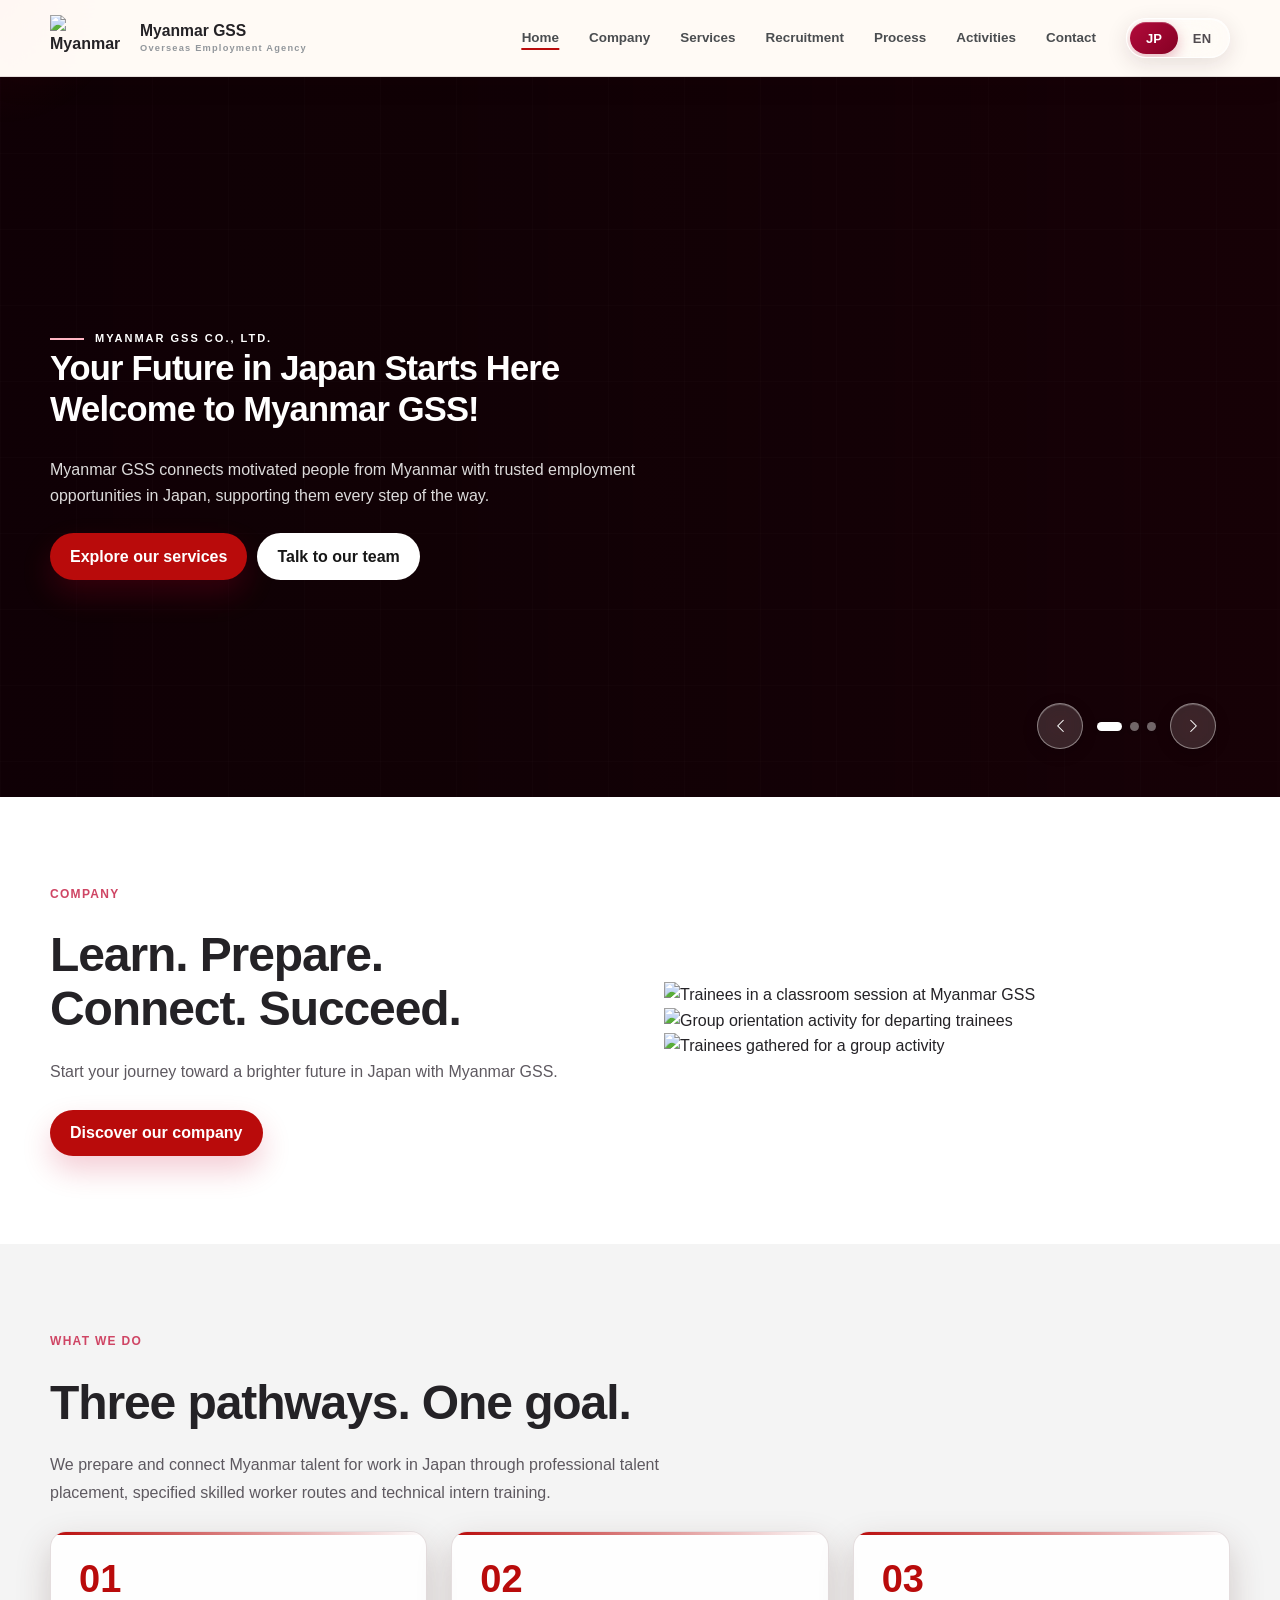
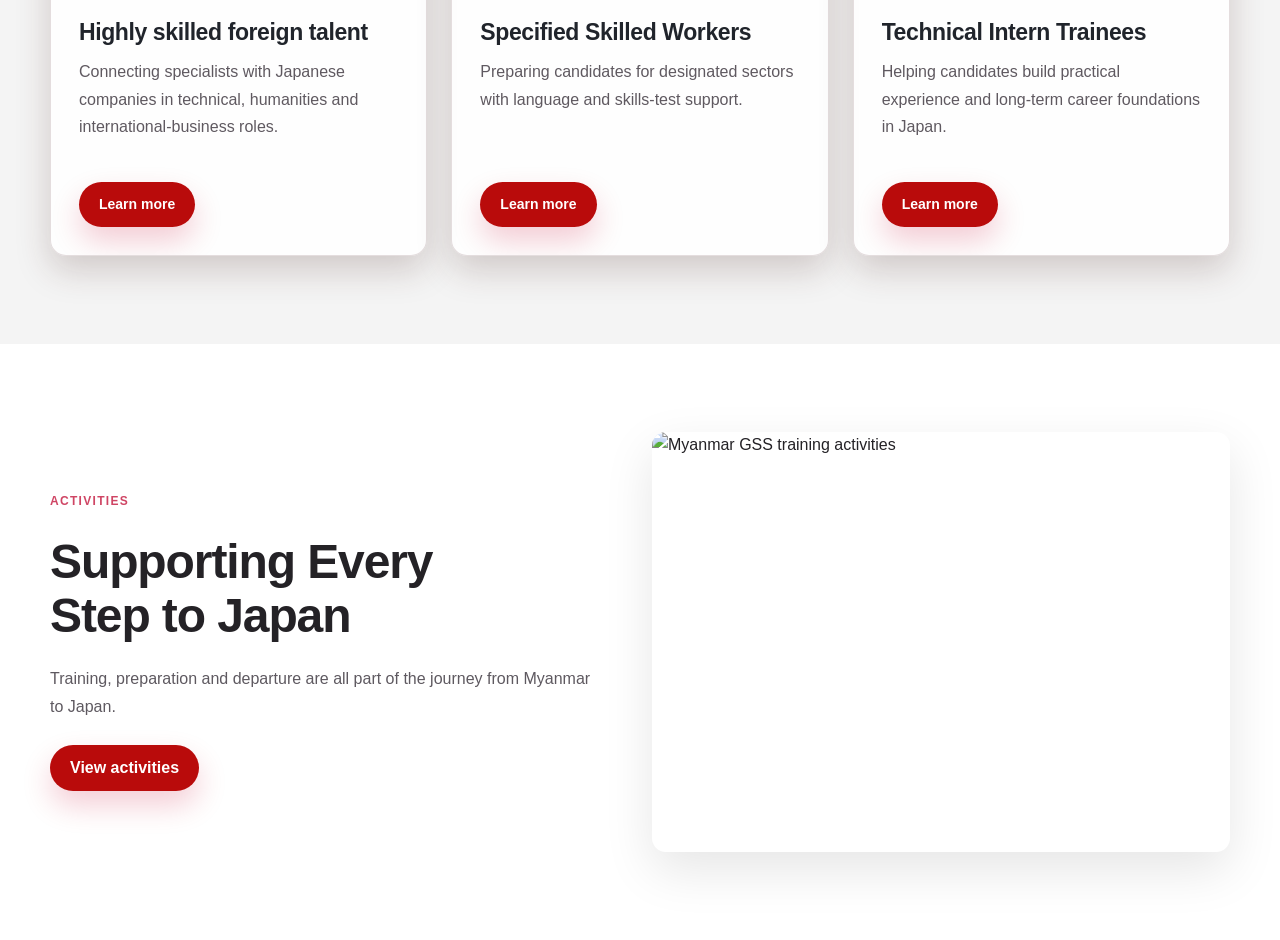
==== commit 1041be6c: "fix index and services" ====
--- a/index.html
+++ b/index.html
@@ -105,8 +105,7 @@
 
       <!-- Decorative hero grid -->
       <div class="hero-grid" aria-hidden="true"></div>
-
-     
+    
       <div class="hero-carousel-controls" aria-label="Hero image carousel"
         data-i18n-aria-label="home.hero.aria.carousel">
         <button class="hero-carousel-arrow" type="button" data-carousel-prev aria-label="Previous hero image"
@@ -135,14 +134,14 @@
         </button>
       </div>
 
+      <!-- Hero content -->
       <div class="container hero-content">
-        <div class="kicker" data-i18n="home.hero.kicker">Myanmar GSS Co., Ltd.</div>
-
+        <div class="kicker white"  data-i18n="home.hero.kicker">Myanmar GSS Co., Ltd.</div>
         <h2>
           <span class="white" data-i18n="home.hero.title1">Your Future in Japan Starts Here</span><br>
-          <span class="red" data-i18n="home.hero.title2">Connecting Myanmar's Talent with Trusted Opportunities in
-            Japan</span><br>
-          <span class="red" data-i18n="home.hero.title3">Welcome to Myanmar GSS!</span>
+          <!-- <span class="red" data-i18n="home.hero.title2">Connecting Myanmar's Talent with Trusted Opportunities in
+            Japan</span><br> -->
+          <span class="white" data-i18n="home.hero.title3">Welcome to Myanmar GSS!</span>
         </h2>
         <ul class="hero-highlights">
           <li class="hero-copy" data-i18n="home.hero.copy">
@@ -229,7 +228,7 @@
       </div>
     </section>
 
-    <section class="section dark-panel">
+    <!-- <section class="section dark-panel">
       <div class="container">
         <div class="row g-5 align-items-center">
           <div class="col reveal">
@@ -246,7 +245,7 @@
           </div>
         </div>
       </div>
-    </section>
+    </section> -->
 
     <section class="section">
       <div class="container">
--- a/css/styles.css
+++ b/css/styles.css
@@ -1848,10 +1848,10 @@
   pointer-events: none;
   background:
     linear-gradient(90deg,
-      rgba(10, 0, 4, .90) 0%,
-      rgba(10, 0, 4, .76) 34%,
-      rgba(10, 0, 4, .42) 68%,
-      rgba(10, 0, 4, .12) 100%);
+      rgba(10, 0, 4, 0.550) 0%,
+      rgba(10, 0, 4, 0.450) 34%,
+      rgba(10, 0, 4, 0.23) 68%,
+      rgba(10, 0, 4, 0) 100%);
 }
 
 .hero-grid {
@@ -3130,6 +3130,3 @@
         font-size: 2rem;
     }
 }
-
-/* UNUSED: legacy declarations above are retained during the compatibility pass;
-   remove only after page-by-page visual and interaction regression testing. */
--- a/css/home.css
+++ b/css/home.css
@@ -108,7 +108,8 @@
   align-items: center;
   gap: 12px;
   margin-bottom: 18px;
-  color: #ffb6c7;
+  /* color: #ffb6c7; */
+  color: #fff;
   font-size: 12px;
   font-weight: 800;
   line-height: 1.2;
@@ -120,7 +121,8 @@
   content: "";
   width: 42px;
   height: 2px;
-  background: #ff9fb7;
+  /* background: #ff9fb7; */
+  background: #fff;
   flex: 0 0 auto;
 }
 
@@ -140,7 +142,7 @@
 }
 
 .white {
-  color: #fff8ef;
+  color: #ffff;
 }
 
 .hero-highlights {
@@ -249,7 +251,7 @@
   border: 1px solid rgba(92, 53, 55, .16);
   border-radius: 16px;
   padding: 28px;
-  box-shadow: 0 14px 34px rgba(67, 34, 31, .08);
+  box-shadow: 0 14px 34px rgba(67, 34, 31, 0.205);
 }
 
 .service-card .number {
@@ -474,7 +476,7 @@
   padding: 8px;
   border: 1px solid rgba(255, 255, 255, 0.28);
   border-radius: 999px;
-  background: rgba(24, 15, 23, 0.48);
+  background: rgba(24, 15, 23, 0.478);
   box-shadow: 0 10px 30px rgba(0, 0, 0, 0.24), inset 0 1px 0 rgba(255, 255, 255, 0.12);
   backdrop-filter: blur(16px) saturate(140%);
   -webkit-backdrop-filter: blur(16px) saturate(140%);
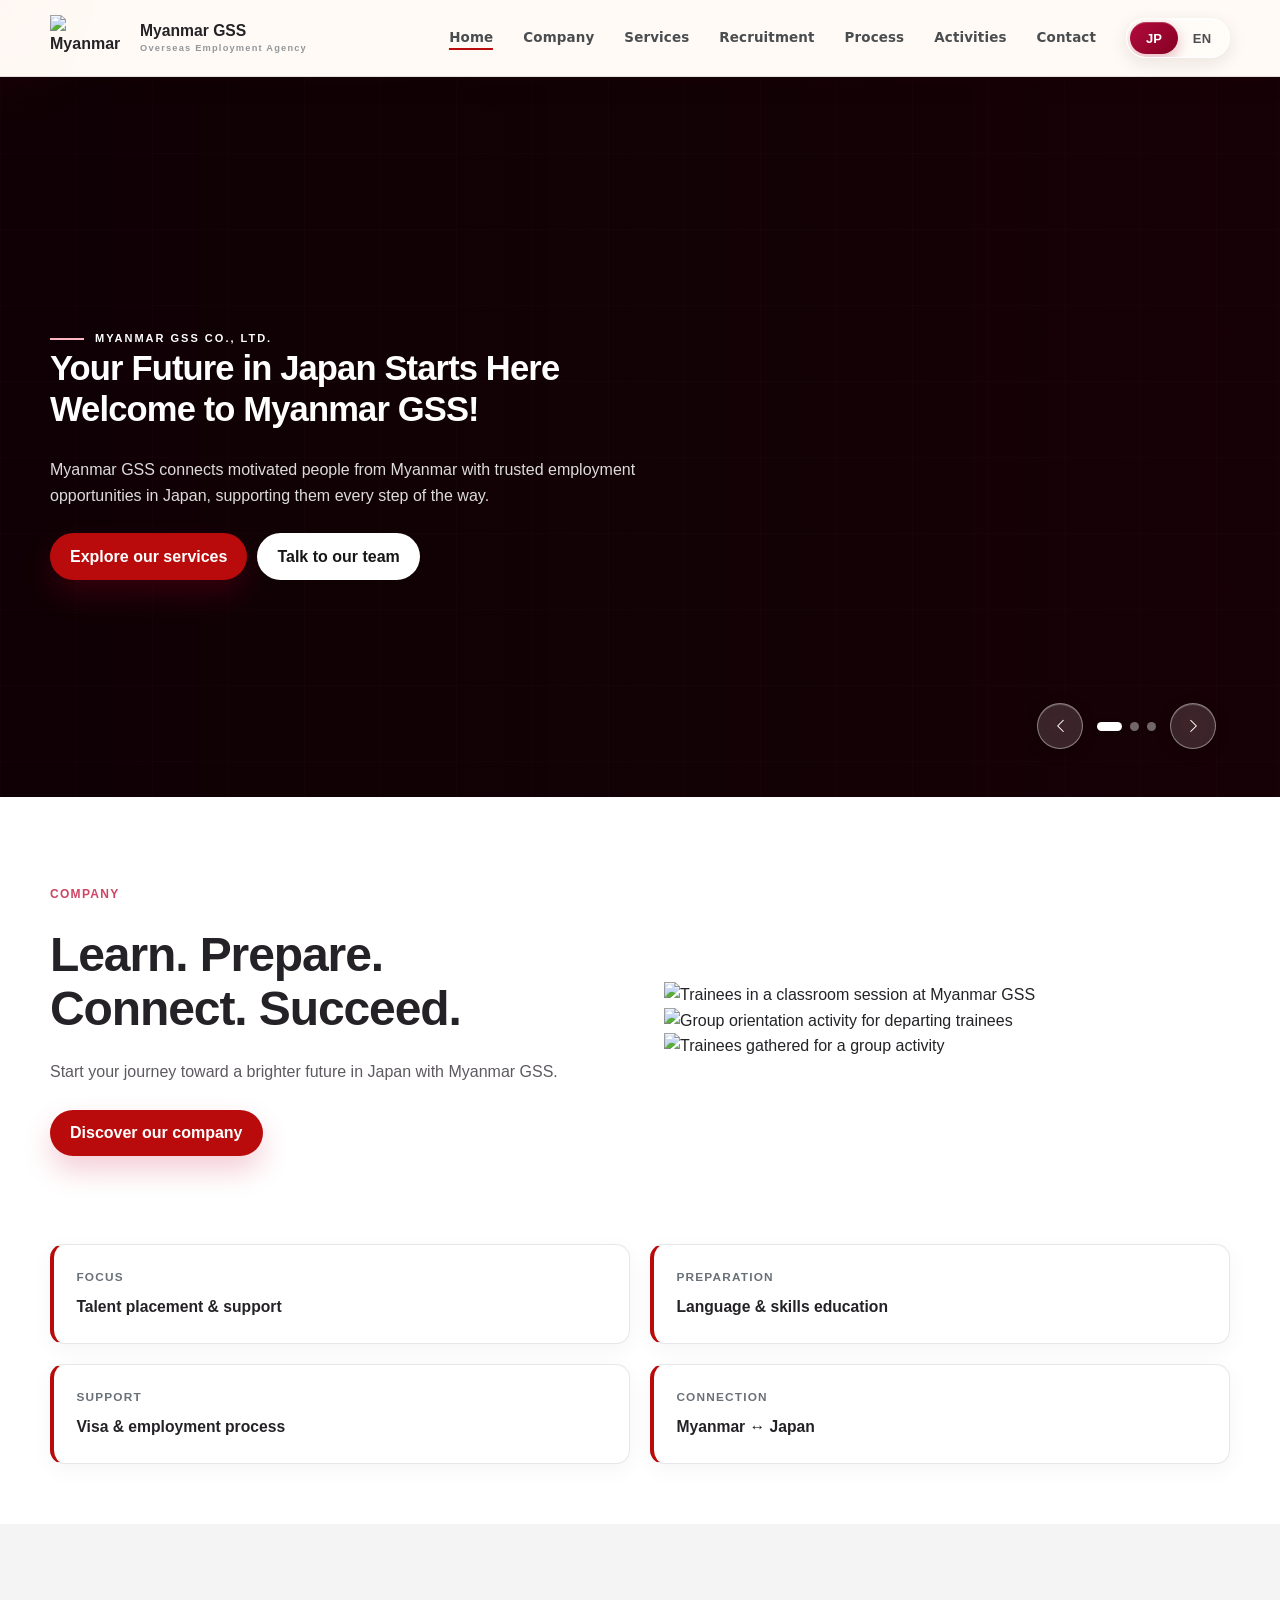
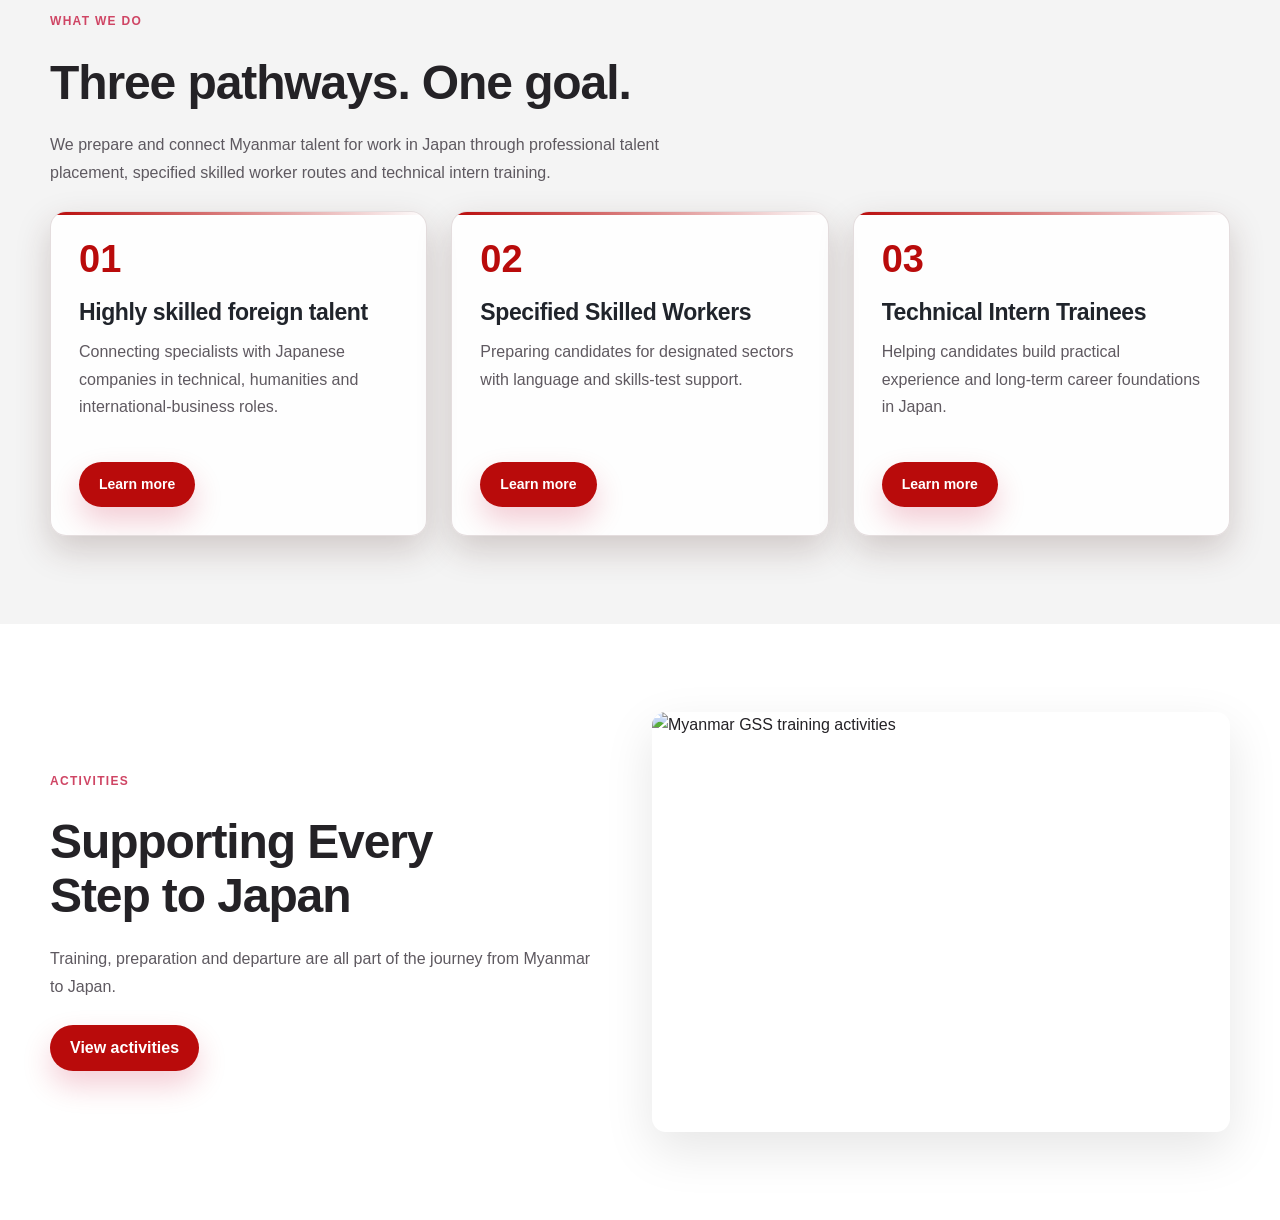
==== commit a35cb5ba: "home, about and recruitment and contact page fix" ====
--- a/index.html
+++ b/index.html
@@ -169,7 +169,6 @@
             <a class="btn btn-red" href="about.html" data-i18n="home.company.cta">Discover our company</a>
           </div>
 
-
           <div class="col reveal delay-1">
             <premium-carousel autoplay interval="5000" aspect="16/9">
               <img src="assets/images/home/home_carousel_1.webp" alt="Trainees in a classroom session at Myanmar GSS"
@@ -181,6 +180,31 @@
             </premium-carousel>
           </div>
         </div>
+        </div> 
+    </section>
+
+    <!-- Company focus highlights -->
+    <section class="section home-focus-section">
+      <div class="container">
+        <div class="fact-grid reveal delay-2">
+          <div class="fact">
+            <small data-i18n="company.profile.facts.focus">Focus</small>
+            <strong data-i18n="company.profile.facts.focusValue">Talent placement &amp; support</strong>
+          </div>
+          <div class="fact">
+            <small data-i18n="company.profile.facts.preparation">Preparation</small>
+            <strong data-i18n="company.profile.facts.preparationValue">Language &amp; skills education</strong>
+          </div>
+          <div class="fact">
+            <small data-i18n="company.profile.facts.support">Support</small>
+            <strong data-i18n="company.profile.facts.supportValue">Visa &amp; employment process</strong>
+          </div>
+          <div class="fact">
+            <small data-i18n="company.profile.facts.connection">Connection</small>
+            <strong data-i18n="company.profile.facts.connectionValue">Myanmar ↔ Japan</strong>
+          </div>
+        </div>
+      </div>
     </section>
 
     <section class="section section-soft">
--- a/css/styles.css
+++ b/css/styles.css
@@ -268,9 +268,16 @@
   height: 40px;
   padding: 0 12px;
   font-size: 0.84rem;
-  font-weight: 750;
+  font-weight: 600;
+  font-family: Inter, ui-sans-serif, system-ui, -apple-system, "Segoe UI", Arial, sans-serif;
+  letter-spacing: 0.01em;
   color: #4a4d50;
   line-height: 1;
+  transition: color 0.2s var(--ease);
+}
+
+.nav-link:hover {
+  color: var(--red);
 }
 
 
@@ -1361,61 +1368,50 @@
 }
 
 /* =========================================================
-   LANGUAGE SELECTOR — ALIGNED SEGMENTED CONTROL
+   LANGUAGE SELECTOR — MATCH HOME / ABOUT GLASS SWITCH
    ========================================================= */
 .language-selector {
-  --lang-padding: 3px;
   position: relative;
   display: grid;
   grid-template-columns: repeat(2, minmax(0, 1fr));
-  align-items: stretch;
+  align-items: center;
   flex: 0 0 auto;
-  width: 100px;
+  width: 104px;
   height: 40px;
-  margin-left: 8px;
-  padding: var(--lang-padding);
-  border: 1px solid #dfe3e6;
+  margin-left: 12px;
+  padding: 3px;
+  gap: 0;
+  border: 1px solid rgba(255, 255, 255, 0.85);
   border-radius: 999px;
-  background: #f4f5f6;
-  box-shadow:
-    inset 0 1px 2px rgba(0, 0, 0, 0.045),
-    0 2px 7px rgba(0, 0, 0, 0.035);
+  background: rgba(255, 255, 255, 0.42);
+  box-shadow: inset 0 1px 0 rgba(255, 255, 255, 0.9), 0 5px 18px rgba(48, 17, 28, 0.10);
+  backdrop-filter: blur(16px) saturate(150%);
+  -webkit-backdrop-filter: blur(16px) saturate(150%);
   isolation: isolate;
   overflow: hidden;
   -webkit-user-select: none;
   user-select: none;
-  transition:
-    border-color 0.2s ease,
-    background-color 0.2s ease,
-    box-shadow 0.2s ease;
+  transition: border-color 0.2s ease, background-color 0.2s ease, box-shadow 0.2s ease;
 }
 
 .language-selector:hover {
-  border-color: #cdd2d6;
-  box-shadow:
-    inset 0 1px 2px rgba(0, 0, 0, 0.045),
-    0 5px 14px rgba(0, 0, 0, 0.07);
-}
-
-/* Active red pill: JP is the first/primary language. */
+  border-color: rgba(255, 255, 255, 0.98);
+  box-shadow: inset 0 1px 0 rgba(255, 255, 255, 0.95), 0 7px 22px rgba(48, 17, 28, 0.14);
+}
+
 .language-pill-bg {
   position: absolute;
   z-index: 1;
-  top: var(--lang-padding);
-  bottom: var(--lang-padding);
-  left: var(--lang-padding);
-  width: calc(50% - var(--lang-padding));
-  height: calc(100% - (var(--lang-padding) * 2));
+  top: 3px;
+  bottom: 3px;
+  left: 3px;
+  width: calc(50% - 3px);
   border-radius: 999px;
-  background: var(--red);
-  box-shadow:
-    0 4px 12px rgba(185, 11, 11, 0.24),
-    0 1px 3px rgba(0, 0, 0, 0.12);
+  background: linear-gradient(135deg, #b20b3b, #850023);
+  box-shadow: 0 5px 14px rgba(169, 0, 47, 0.28), inset 0 1px 0 rgba(255, 255, 255, 0.22);
   pointer-events: none;
   transform: translate3d(0, 0, 0);
-  transition:
-    transform 0.28s cubic-bezier(0.34, 1.42, 0.64, 1),
-    width 0.2s ease;
+  transition: transform 0.28s cubic-bezier(0.34, 1.42, 0.64, 1), width 0.2s ease;
 }
 
 .language-btn {
@@ -1423,76 +1419,40 @@
   z-index: 2;
   appearance: none;
   box-sizing: border-box;
+  display: flex;
+  align-items: center;
+  justify-content: center;
   width: 100%;
-  height: 100%;
+  height: 32px;
   min-width: 0;
   margin: 0;
-  padding: 0;
+  padding: 0 8px;
   border: 0;
   border-radius: 999px;
   background: transparent;
-  color: #62686d;
-  display: flex;
-  align-items: center;
-  justify-content: center;
+  color: #514b50;
   cursor: pointer;
-  font-family:
-    "IBM Plex Sans",
-    "Noto Sans JP",
-    "Hiragino Kaku Gothic ProN",
-    "Yu Gothic",
-    Arial,
-    sans-serif;
-  font-size: 0.68rem;
-  font-weight: 750;
+  font-family: var(--font-sans, "Roboto", "Noto Sans JP", Arial, sans-serif);
+  font-size: 13px;
+  font-weight: 700;
   line-height: 1;
   white-space: nowrap;
   -webkit-tap-highlight-color: transparent;
-  transition:
-    color 0.2s ease,
-    transform 0.2s ease;
-}
-
-.language-btn:hover {
-  color: #15181b;
-}
-
-.language-btn:active {
-  transform: scale(0.96);
-  color: #ffffff;
-}
-
-.language-btn[aria-pressed="true"] {
-  color: #fff;
-}
-
-.language-code {
-  display: block;
-  margin: 0;
-  padding: 0;
-  font-weight: 800;
-  line-height: 1;
-}
-
-.language-name {
-  display: none;
-  margin: 0;
-  padding: 0;
-  font-weight: 700;
-  line-height: 1;
-  letter-spacing: 0;
-}
-
-.language-btn:focus-visible {
-  outline: 2px solid var(--red);
-  outline-offset: -2px;
-}
+  transition: color 0.2s ease, transform 0.2s ease;
+}
+
+.language-btn:hover { color: #a9002f; }
+.language-btn:active { transform: scale(0.96); }
+.language-btn[aria-pressed="true"],
+.language-btn[aria-pressed="true"]:hover { color: #fff; }
+.language-code { display: block; margin: 0; padding: 0; font-weight: 800; line-height: 1; }
+.language-name { display: none; margin: 0; padding: 0; font-weight: 700; line-height: 1; }
+.language-btn:focus-visible { outline: 2px solid var(--red); outline-offset: -2px; }
 
 .nav-shell.scrolled .language-selector {
-  border-color: #d5dade;
-  background: #eef0f2;
-}
-
+  border-color: rgba(255, 255, 255, 0.9);
+  background: rgba(255, 255, 255, 0.5);
+}
 
 /* =========================================================
    LANGUAGE SELECTOR — TABLET
@@ -3130,3 +3090,152 @@
         font-size: 2rem;
     }
 }
+
+
+/* =========================================================
+   Shared navigation + language selector consistency
+   ========================================================= */
+.nav-shell {
+  position: sticky;
+  top: 0;
+  z-index: 1000;
+  background: rgba(255, 252, 248, .96);
+  border-bottom: 1px solid rgba(185, 11, 11, .12);
+  backdrop-filter: blur(14px);
+}
+.nav-inner { gap: clamp(.75rem, 1.8vw, 1.5rem); }
+.nav-links { align-items: center; }
+.language-selector {
+  position: relative;
+  isolation: isolate;
+  display: inline-flex;
+  flex: 0 0 auto;
+  align-items: center;
+  gap: 0;
+  min-width: 100px;
+  height: 42px;
+  padding: 4px;
+  border: 1px solid #e8e3e2;
+  border-radius: 999px;
+  background: #fff;
+  box-shadow: 0 5px 18px rgba(34, 12, 17, .08);
+}
+.language-pill-bg {
+  position: absolute;
+  z-index: -1;
+  top: 4px;
+  bottom: 4px;
+  left: 4px;
+  width: calc(50% - 4px);
+  border-radius: 999px;
+  background: #b90b0b;
+  box-shadow: 0 4px 10px rgba(185, 11, 11, .2);
+  transition: transform .24s ease;
+  pointer-events: none;
+}
+.language-selector:has(.language-btn[data-language="en"][aria-pressed="true"]) .language-pill-bg {
+  transform: translateX(100%);
+}
+.language-btn {
+  position: relative;
+  z-index: 1;
+  display: inline-flex;
+  align-items: center;
+  justify-content: center;
+  flex: 1 1 50%;
+  min-width: 0;
+  height: 32px;
+  padding: 0 11px;
+  border: 0;
+  border-radius: 999px;
+  background: transparent;
+  color: #606067;
+  font: inherit;
+  font-size: .72rem;
+  font-weight: 800;
+  line-height: 1;
+  cursor: pointer;
+  transition: color .2s ease, transform .2s ease;
+}
+.language-btn[aria-pressed="true"] { color: #fff; }
+.language-btn:hover { transform: translateY(-1px); }
+.language-btn:focus-visible { outline: 2px solid #b90b0b; outline-offset: 3px; }
+.language-name { display: none !important; }
+@media (max-width: 900px) {
+  .language-selector { min-width: 96px; height: 40px; }
+  .nav-inner { flex-wrap: wrap; }
+}
+@media (prefers-reduced-motion: reduce) {
+  .language-pill-bg, .language-btn { transition: none; }
+}
+
+
+/* FINAL OVERRIDE: keep the previous Home/About glass language switch on every page. */
+.language-selector {
+  position: relative !important;
+  display: grid !important;
+  grid-template-columns: repeat(2, minmax(0, 1fr)) !important;
+  align-items: center !important;
+  width: 104px !important;
+  min-width: 104px !important;
+  height: 40px !important;
+  margin-left: 12px !important;
+  padding: 3px !important;
+  gap: 0 !important;
+  border: 1px solid rgba(255,255,255,.85) !important;
+  border-radius: 999px !important;
+  background: rgba(255,255,255,.42) !important;
+  box-shadow: inset 0 1px 0 rgba(255,255,255,.9), 0 5px 18px rgba(48,17,28,.10) !important;
+  backdrop-filter: blur(16px) saturate(150%) !important;
+  -webkit-backdrop-filter: blur(16px) saturate(150%) !important;
+  isolation: isolate !important;
+  overflow: hidden !important;
+}
+.language-pill-bg {
+  position: absolute !important;
+  z-index: 1 !important;
+  top: 3px !important;
+  bottom: 3px !important;
+  left: 3px !important;
+  width: calc(50% - 3px) !important;
+  height: auto !important;
+  border-radius: 999px !important;
+  background: linear-gradient(135deg,#b20b3b,#850023) !important;
+  box-shadow: 0 5px 14px rgba(169,0,47,.28), inset 0 1px 0 rgba(255,255,255,.22) !important;
+  pointer-events: none !important;
+  transform: translate3d(0,0,0) !important;
+  transition: transform .28s cubic-bezier(.34,1.42,.64,1), width .2s ease !important;
+}
+.language-selector:has(.language-btn[data-language="en"][aria-pressed="true"]) .language-pill-bg {
+  transform: translateX(100%) !important;
+}
+.language-btn {
+  position: relative !important;
+  z-index: 2 !important;
+  display: flex !important;
+  align-items: center !important;
+  justify-content: center !important;
+  width: 100% !important;
+  min-width: 0 !important;
+  height: 32px !important;
+  margin: 0 !important;
+  padding: 0 8px !important;
+  border: 0 !important;
+  border-radius: 999px !important;
+  background: transparent !important;
+  color: #514b50 !important;
+  font-family: var(--font-sans,"Roboto","Noto Sans JP",Arial,sans-serif) !important;
+  font-size: 13px !important;
+  font-weight: 700 !important;
+  line-height: 1 !important;
+  white-space: nowrap !important;
+}
+.language-btn[aria-pressed="true"],
+.language-btn[aria-pressed="true"]:hover { color: #fff !important; }
+.language-btn:hover { color: #a9002f !important; }
+.language-btn[aria-pressed="true"]:hover { color: #fff !important; }
+.language-code { display: block !important; margin: 0 !important; padding: 0 !important; font-weight: 800 !important; line-height: 1 !important; }
+.language-name { display: none !important; }
+@media (max-width: 600px) {
+  .language-selector { width: 96px !important; min-width: 96px !important; margin-left: 6px !important; }
+}
--- a/css/home.css
+++ b/css/home.css
@@ -54,7 +54,9 @@
   border: 1px solid rgba(255, 255, 255, 0.85);
   border-radius: 999px;
   background: rgba(255, 255, 255, 0.42);
-  box-shadow: inset 0 1px 0 rgba(255, 255, 255, .9), 0 5px 18px rgba(48, 17, 28, .10);
+  box-shadow:
+    inset 0 1px 0 rgba(255, 255, 255, 0.9),
+    0 5px 18px rgba(48, 17, 28, 0.1);
   backdrop-filter: blur(16px);
   -webkit-backdrop-filter: blur(16px);
 }
@@ -66,7 +68,9 @@
   width: calc(50% - 3px);
   border-radius: 999px;
   background: linear-gradient(135deg, #b20b3b, #850023);
-  box-shadow: 0 5px 14px rgba(169, 0, 47, .28), inset 0 1px 0 rgba(255, 255, 255, .22);
+  box-shadow:
+    0 5px 14px rgba(169, 0, 47, 0.28),
+    inset 0 1px 0 rgba(255, 255, 255, 0.22);
 }
 
 .language-btn {
@@ -75,7 +79,7 @@
   font-family: "Roboto", "Google Sans", Arial, sans-serif;
   font-size: 13px;
   font-weight: 700;
-  letter-spacing: .01em;
+  letter-spacing: 0.01em;
   color: #514b50;
 }
 
@@ -159,7 +163,7 @@
   border: 0;
   border-radius: 0;
   background: transparent;
-  color: rgba(255, 255, 255, .86);
+  color: rgba(255, 255, 255, 0.86);
   font-size: 17px;
   font-weight: 400;
   line-height: 1.7;
@@ -247,8 +251,8 @@
 }
 
 .service-card {
-  background: rgba(255, 255, 255, .86);
-  border: 1px solid rgba(92, 53, 55, .16);
+  background: rgba(255, 255, 255, 0.86);
+  border: 1px solid rgba(92, 53, 55, 0.16);
   border-radius: 16px;
   padding: 28px;
   box-shadow: 0 14px 34px rgba(67, 34, 31, 0.205);
@@ -263,7 +267,7 @@
   margin: 20px 0 12px;
   font-size: 23px;
   line-height: 1.22;
-  letter-spacing: -.4px;
+  letter-spacing: -0.4px;
 }
 
 .service-card p {
@@ -288,7 +292,7 @@
   max-width: 620px;
   border-left: 3px solid #ff5478;
   padding-left: 22px;
-  color: rgba(255, 255, 255, .94);
+  color: rgba(255, 255, 255, 0.94);
   font-size: 26px;
   font-weight: 400;
   line-height: 1.48;
@@ -319,9 +323,9 @@
   display: inline-flex;
   align-items: center;
   justify-content: center;
-  border: 1px solid rgba(255, 255, 255, .5);
+  border: 1px solid rgba(255, 255, 255, 0.5);
   border-radius: 50%;
-  background: rgba(25, 17, 24, .62);
+  background: rgba(25, 17, 24, 0.62);
   color: #fff;
   font-family: Arial, sans-serif;
   font-size: 28px;
@@ -477,7 +481,9 @@
   border: 1px solid rgba(255, 255, 255, 0.28);
   border-radius: 999px;
   background: rgba(24, 15, 23, 0.478);
-  box-shadow: 0 10px 30px rgba(0, 0, 0, 0.24), inset 0 1px 0 rgba(255, 255, 255, 0.12);
+  box-shadow:
+    0 10px 30px rgba(0, 0, 0, 0.24),
+    inset 0 1px 0 rgba(255, 255, 255, 0.12);
   backdrop-filter: blur(16px) saturate(140%);
   -webkit-backdrop-filter: blur(16px) saturate(140%);
 }
@@ -491,14 +497,17 @@
   padding: 0;
   border: 1px solid rgba(255, 255, 255, 0.45);
   border-radius: 50%;
-  background: rgba(255, 255, 255, 0.10);
+  background: rgba(255, 255, 255, 0.1);
   color: #ffffff;
   font-family: Arial, sans-serif;
   font-size: 24px;
   font-weight: 700;
   line-height: 1;
   cursor: pointer;
-  transition: transform 180ms ease, background 180ms ease, border-color 180ms ease;
+  transition:
+    transform 180ms ease,
+    background 180ms ease,
+    border-color 180ms ease;
 }
 
 .hero-carousel-arrow i {
@@ -536,7 +545,9 @@
   border-radius: 999px;
   background: rgba(255, 255, 255, 0.32);
   cursor: pointer;
-  transition: width 180ms ease, background 180ms ease;
+  transition:
+    width 180ms ease,
+    background 180ms ease;
 }
 
 .hero-carousel-dot.active {
@@ -603,7 +614,9 @@
   border: 1px solid rgba(255, 255, 255, 0.85);
   border-radius: 999px;
   background: rgba(255, 255, 255, 0.34);
-  box-shadow: inset 0 1px 0 rgba(255, 255, 255, 0.8), 0 6px 22px rgba(48, 17, 28, 0.12);
+  box-shadow:
+    inset 0 1px 0 rgba(255, 255, 255, 0.8),
+    0 6px 22px rgba(48, 17, 28, 0.12);
   backdrop-filter: blur(18px) saturate(150%);
   -webkit-backdrop-filter: blur(18px) saturate(150%);
   overflow: hidden;
@@ -617,7 +630,9 @@
   width: calc(50% - 3px);
   border-radius: 999px;
   background: linear-gradient(135deg, #b20b3b, #850023);
-  box-shadow: 0 5px 14px rgba(169, 0, 47, 0.28), inset 0 1px 0 rgba(255, 255, 255, 0.22);
+  box-shadow:
+    0 5px 14px rgba(169, 0, 47, 0.28),
+    inset 0 1px 0 rgba(255, 255, 255, 0.22);
   pointer-events: none;
 }
 
@@ -777,8 +792,6 @@
   position: relative;
 }
 
-
-
 /* =========================================================
    MGSS HERO CAROUSEL CONTROLS
    Minimal floating controls + individual glass buttons
@@ -1062,4 +1075,89 @@
     right: 12px;
     bottom: 12px;
   }
-} */+} */
+
+/* =========================================================
+   COMPANY FOCUS HIGHLIGHTS - FULL CONTAINER ALIGNMENT
+   ========================================================= */
+
+.home-focus-section {
+  padding: 0 0 60px 0; /* Tightened spacing to flow naturally with above content */
+}
+
+/* Override the 760px max-width cap from styles.css */
+.home-focus-section .fact-grid {
+  display: grid;
+  grid-template-columns: repeat(2, minmax(0, 1fr));
+  gap: 1.25rem;
+  width: 100% !important;
+  max-width: 100% !important;
+  background: transparent;
+  border: 0;
+}
+
+.home-focus-section .fact {
+  position: relative;
+  display: flex;
+  min-width: 0;
+  min-height: 100px;
+  flex-direction: column;
+  justify-content: center;
+  padding: 1.25rem 1.4rem;
+  overflow-wrap: anywhere;
+  border: 1px solid #e7e7eb;
+  border-left: 4px solid var(--red, #b90b0b);
+  border-radius: 14px;
+  background: #fff;
+  box-shadow: 0 6px 22px rgba(16, 18, 22, 0.045);
+  transition:
+    transform 0.22s ease,
+    box-shadow 0.22s ease,
+    border-color 0.22s ease;
+}
+
+.home-focus-section .fact:hover {
+  transform: translateY(-3px);
+  border-color: rgba(185, 11, 11, 0.25);
+  box-shadow: 0 14px 30px rgba(16, 18, 22, 0.09);
+}
+
+.home-focus-section .fact small {
+  display: block;
+  margin-bottom: 0.45rem;
+  color: #687078;
+  font-size: 0.74rem;
+  font-weight: 800;
+  letter-spacing: 0.1em;
+  line-height: 1.3;
+  text-transform: uppercase;
+}
+
+.home-focus-section .fact strong {
+  display: block;
+  color: var(--home-ink, #242226);
+  font-size: 0.98rem;
+  font-weight: 700;
+  line-height: 1.45;
+}
+
+/* Tablet: 2x2 grid */
+@media (max-width: 992px) {
+  .home-focus-section .fact-grid {
+    grid-template-columns: repeat(2, minmax(0, 1fr));
+    gap: 1rem;
+  }
+}
+
+/* Mobile: Single column */
+@media (max-width: 580px) {
+  .home-focus-section .fact-grid {
+    grid-template-columns: 1fr;
+    gap: 0.85rem;
+  }
+
+  .home-focus-section .fact {
+    min-height: 0;
+    padding: 1.1rem 1.2rem;
+  }
+}
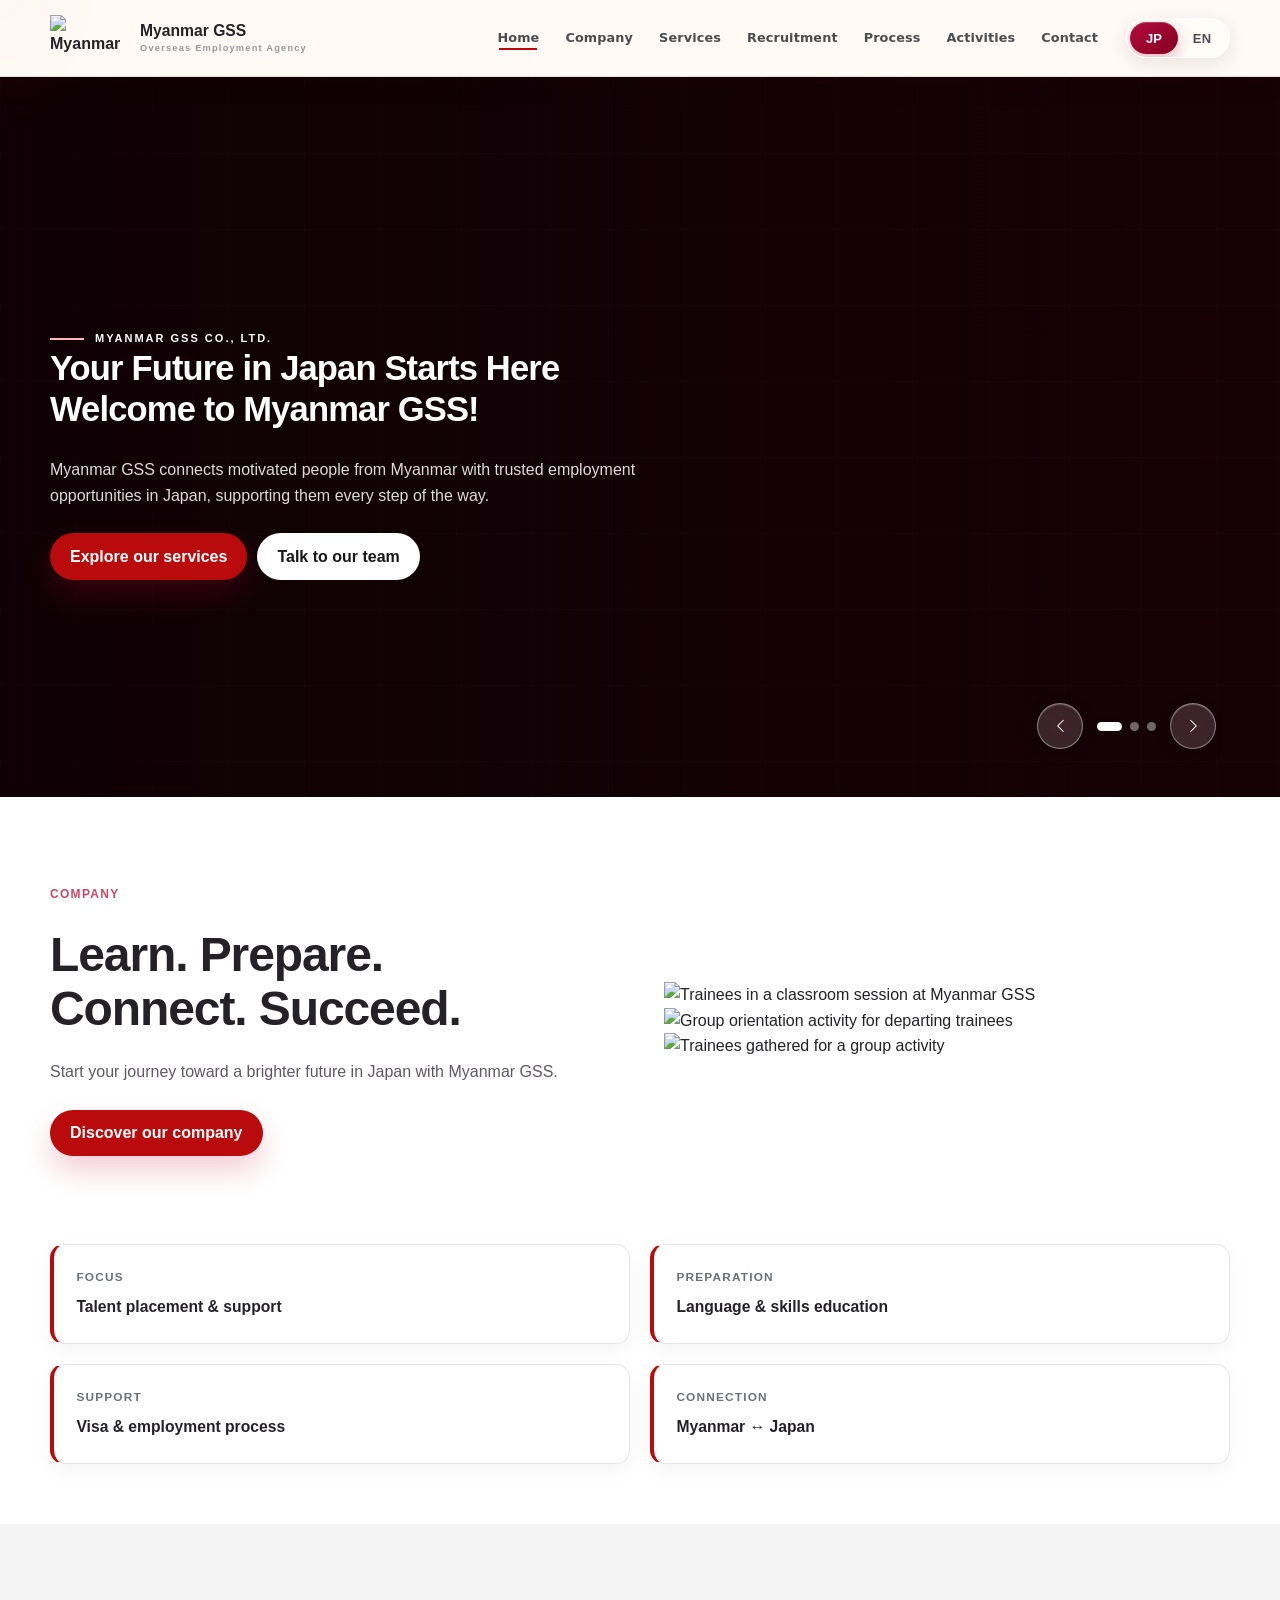
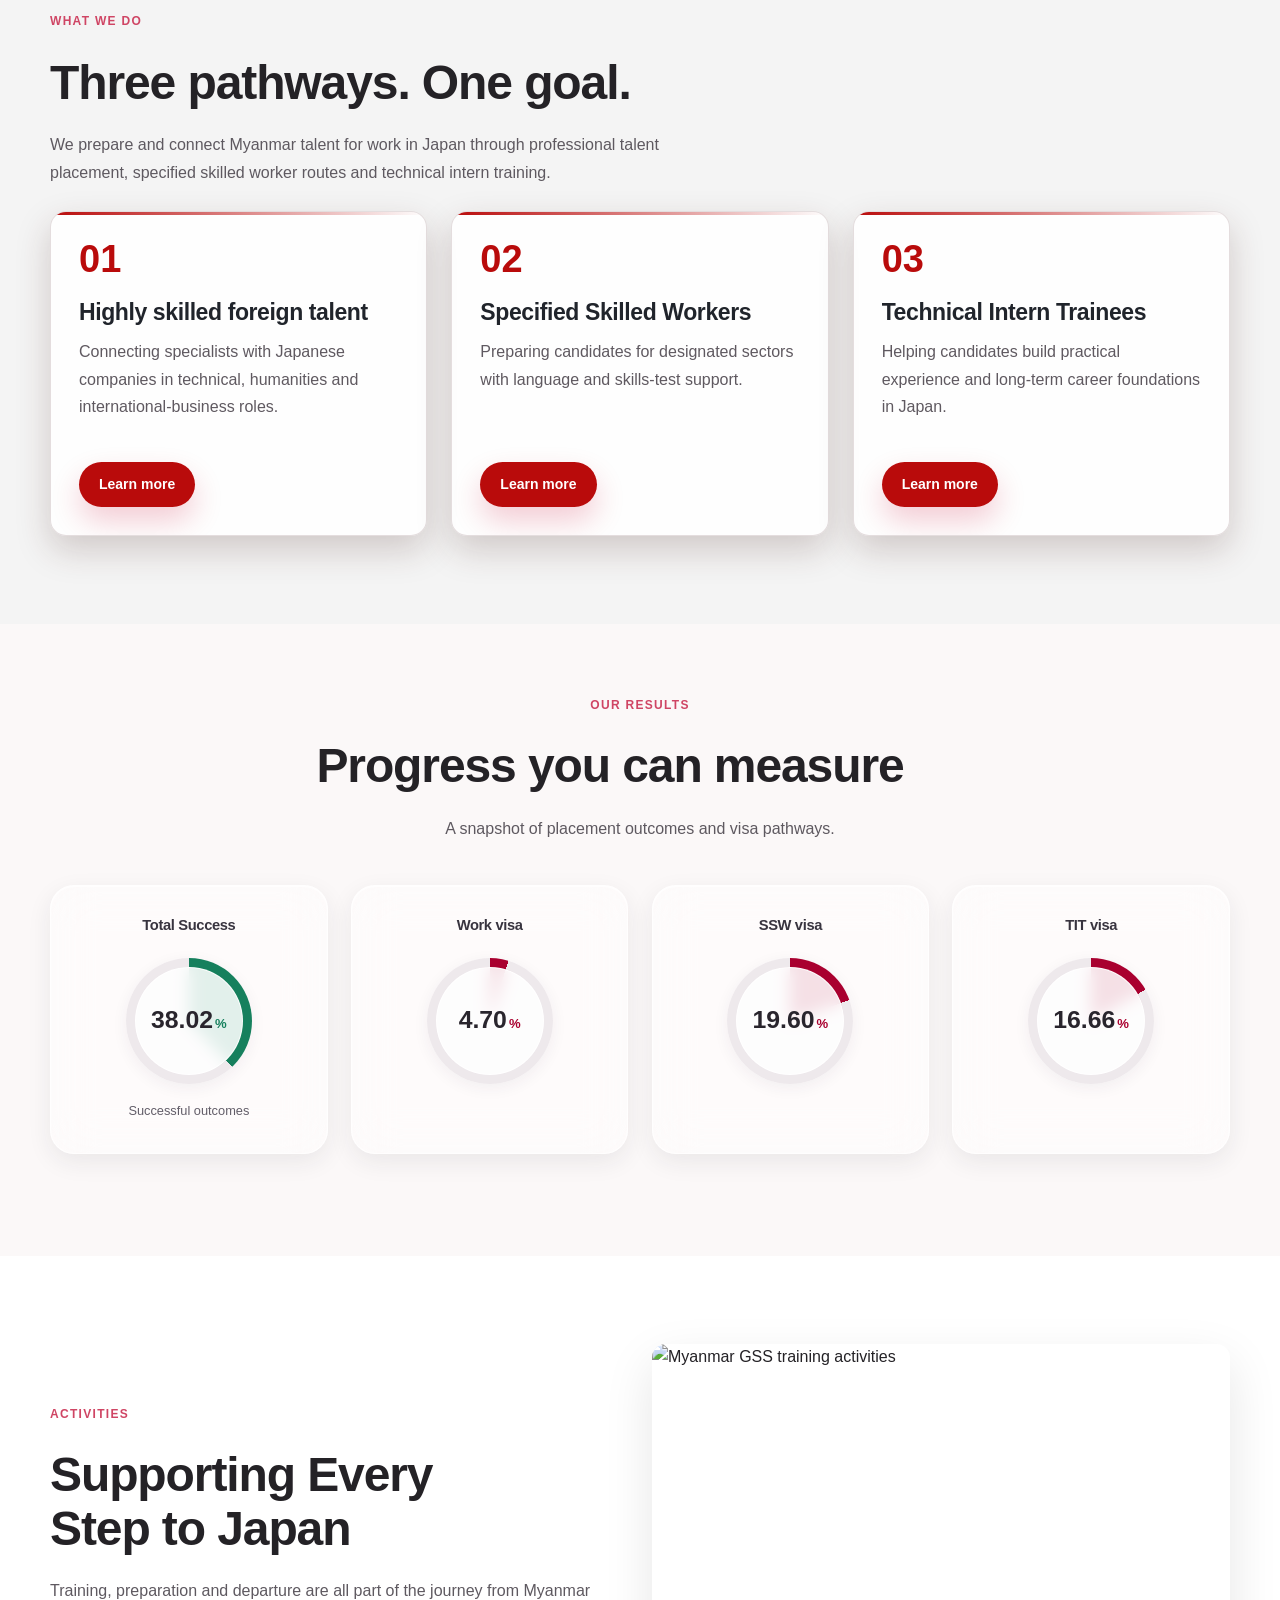
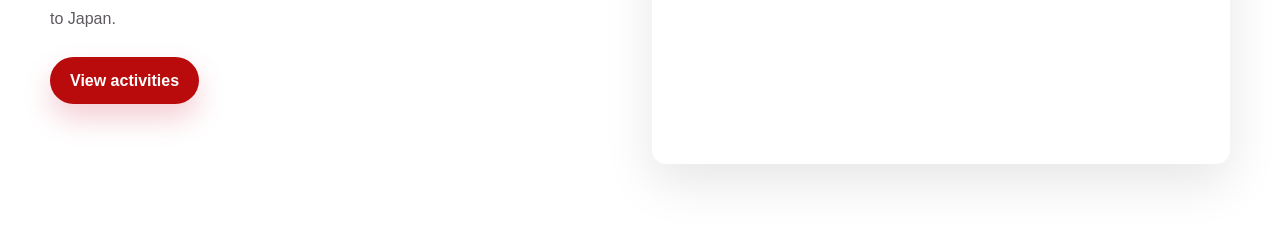
==== commit cffca14e: "fix home/activite/workcondition" ====
--- a/index.html
+++ b/index.html
@@ -2,6 +2,7 @@
 <html lang="en">
 
 <head>
+  <link rel="stylesheet" href="https://aiuxplayground.com/kits/ios-26/v1/ios.css">
   <meta charset="utf-8">
   <meta name="viewport" content="width=device-width,initial-scale=1">
   <meta name="description" content="Myanmar GSS Co., Ltd. connects Myanmar talent with opportunities in Japan.">
@@ -20,6 +21,7 @@
   <link rel="icon" type="image/png" sizes="192x192" href="assets/favicon-192.png">
   <link rel="apple-touch-icon" href="assets/apple-touch-icon.png">
   <link rel="stylesheet" href="https://cdnjs.cloudflare.com/ajax/libs/font-awesome/6.5.2/css/all.min.css">
+  <link rel="stylesheet" href="css/site-ui.css">
 </head>
 
 <body id="top">
@@ -105,7 +107,7 @@
 
       <!-- Decorative hero grid -->
       <div class="hero-grid" aria-hidden="true"></div>
-    
+
       <div class="hero-carousel-controls" aria-label="Hero image carousel"
         data-i18n-aria-label="home.hero.aria.carousel">
         <button class="hero-carousel-arrow" type="button" data-carousel-prev aria-label="Previous hero image"
@@ -136,7 +138,7 @@
 
       <!-- Hero content -->
       <div class="container hero-content">
-        <div class="kicker white"  data-i18n="home.hero.kicker">Myanmar GSS Co., Ltd.</div>
+        <div class="kicker white" data-i18n="home.hero.kicker">Myanmar GSS Co., Ltd.</div>
         <h2>
           <span class="white" data-i18n="home.hero.title1">Your Future in Japan Starts Here</span><br>
           <!-- <span class="red" data-i18n="home.hero.title2">Connecting Myanmar's Talent with Trusted Opportunities in
@@ -145,7 +147,8 @@
         </h2>
         <ul class="hero-highlights">
           <li class="hero-copy" data-i18n="home.hero.copy">
-            Myanmar GSS connects motivated people from Myanmar with trusted employment opportunities in Japan, supporting them every step of the way.
+            Myanmar GSS connects motivated people from Myanmar with trusted employment opportunities in Japan,
+            supporting them every step of the way.
           </li>
         </ul>
 
@@ -155,6 +158,7 @@
         </div>
       </div>
     </section>
+
 
     <section class="section">
       <div class="container">
@@ -180,7 +184,7 @@
             </premium-carousel>
           </div>
         </div>
-        </div> 
+      </div>
     </section>
 
     <!-- Company focus highlights -->
@@ -252,6 +256,61 @@
       </div>
     </section>
 
+    <!-- Visa and placement statistics -->
+    <section class="section home-stats-section" aria-labelledby="home-stats-title">
+      <div class="container">
+        <div class="ios-surface home-stats-surface">
+          <div class="container">
+            <header class="home-stats-heading reveal">
+              <div class="eyebrow" data-i18n="home.stats.eyebrow">Our results</div>
+              <h2 class="section-title" id="home-stats-title" data-i18n="home.stats.title">Progress you can measure</h2>
+              <p class="section-copy" data-i18n="home.stats.copy">A snapshot of placement outcomes and visa pathways.
+              </p>
+            </header>
+
+            <div class="home-stats-grid home-stats-grid--circular">
+              <article class="home-stat-card ios-glass-prominent home-stat-card--success reveal">
+                <h3 class="home-stat-label" data-i18n="home.stats.totalSuccess">Total Success</h3>
+                <div class="home-stat-ring ios-glass-clear" role="img" aria-label="Total Success: 92.82 percent"
+                  data-progress="92.82296650717703">
+                  <div class="home-stat-ring-center"><span class="home-stat-number"
+                      data-count="92.82296650717703">0.00</span><span class="home-stat-percent">%</span></div>
+                </div>
+                <p class="home-stat-note" data-i18n="home.stats.successNote">Successful outcomes</p>
+              </article>
+
+              <article class="home-stat-card ios-glass reveal">
+                <h3 class="home-stat-label" data-i18n="home.stats.workVisa">Work visa</h3>
+                <div class="home-stat-ring ios-glass-clear" role="img" aria-label="Work visa: 11.48 percent"
+                  data-progress="11.483253588516746">
+                  <div class="home-stat-ring-center"><span class="home-stat-number"
+                      data-count="11.483253588516746">0.00</span><span class="home-stat-percent">%</span></div>
+                </div>
+              </article>
+
+              <article class="home-stat-card ios-glass reveal delay-1">
+                <h3 class="home-stat-label" data-i18n="home.stats.sswVisa">SSW visa</h3>
+                <div class="home-stat-ring ios-glass-clear" role="img" aria-label="SSW visa: 47.85 percent"
+                  data-progress="47.84688995215311">
+                  <div class="home-stat-ring-center"><span class="home-stat-number"
+                      data-count="47.84688995215311">0.00</span><span class="home-stat-percent">%</span></div>
+                </div>
+              </article>
+
+              <article class="home-stat-card ios-glass reveal delay-2">
+                <h3 class="home-stat-label" data-i18n="home.stats.titVisa">TIT visa</h3>
+                <div class="home-stat-ring ios-glass-clear" role="img" aria-label="TIT visa: 40.67 percent"
+                  data-progress="40.66985645933015">
+                  <div class="home-stat-ring-center"><span class="home-stat-number"
+                      data-count="40.66985645933015">0.00</span><span class="home-stat-percent">%</span></div>
+                </div>
+              </article>
+            </div>
+          </div>
+        </div>
+      </div>
+    </section>
+
     <!-- <section class="section dark-panel">
       <div class="container">
         <div class="row g-5 align-items-center">
@@ -295,14 +354,19 @@
 
   <!-- Footer -->
   <div id="footer-container"></div>
-
-  <button class="backtop" id="backTop" type="button" aria-label="Back to top"
-    data-i18n-aria-label="common.backToTop">↑</button>
   <script src="js/components.js"></script>
   <script src="js/vendor/i18next.min.js"></script>
   <script src="js/i18n.js"></script>
   <script src="js/script.js"></script>
+  <script src="js/home-stats.js" defer></script>
   <script src="js/premium-carousel.js" defer></script>
+  <script src="js/back-to-top.js" defer></script>
+  <button class="back-to-top ios-glass-clear" id="backToTop" type="button" aria-label="Back to top" title="Back to top">
+    <svg viewBox="0 0 24 24" aria-hidden="true" focusable="false">
+      <path d="M12 19V5M6 11l6-6 6 6" />
+    </svg>
+  </button>
+  <script src="js/back-to-top.js" defer></script>
 </body>
 
 </html>
--- a/css/styles.css
+++ b/css/styles.css
@@ -2084,6 +2084,80 @@
   pointer-events: none;
 }
 
+/* ── Bokeh particle orbs ── */
+@keyframes gss-orb-float-a {
+  0%,100% { transform: translate(0,0) scale(1); opacity: .07; }
+  35%     { transform: translate(18px,-22px) scale(1.08); opacity: .11; }
+  70%     { transform: translate(-12px,14px) scale(0.95); opacity: .06; }
+}
+@keyframes gss-orb-float-b {
+  0%,100% { transform: translate(0,0) scale(1); opacity: .05; }
+  40%     { transform: translate(-20px,16px) scale(1.12); opacity: .09; }
+  75%     { transform: translate(14px,-10px) scale(0.93); opacity: .05; }
+}
+@keyframes gss-orb-float-c {
+  0%,100% { transform: translate(0,0) scale(1); opacity: .06; }
+  30%     { transform: translate(10px,24px) scale(1.05); opacity: .10; }
+  65%     { transform: translate(-16px,-8px) scale(0.97); opacity: .05; }
+}
+
+.hero-orbs {
+  position: absolute;
+  inset: 0;
+  pointer-events: none;
+  z-index: 1;
+  overflow: hidden;
+}
+
+.hero-orbs span {
+  position: absolute;
+  display: block;
+  border-radius: 50%;
+  filter: blur(38px);
+  will-change: transform, opacity;
+}
+
+/* Orb 1 – large crimson, top-left */
+.hero-orbs span:nth-child(1) {
+  width: 340px; height: 340px;
+  top: -80px; left: -60px;
+  background: radial-gradient(circle, rgba(180,0,45,.18) 0%, transparent 70%);
+  animation: gss-orb-float-a 13s ease-in-out infinite;
+}
+/* Orb 2 – medium pink, top-right */
+.hero-orbs span:nth-child(2) {
+  width: 260px; height: 260px;
+  top: 10px; right: 6%;
+  background: radial-gradient(circle, rgba(243,154,174,.13) 0%, transparent 68%);
+  animation: gss-orb-float-b 17s ease-in-out infinite;
+  animation-delay: -4s;
+}
+/* Orb 3 – small deep-red, bottom-center */
+.hero-orbs span:nth-child(3) {
+  width: 200px; height: 200px;
+  bottom: -40px; left: 42%;
+  background: radial-gradient(circle, rgba(201,0,45,.14) 0%, transparent 65%);
+  animation: gss-orb-float-c 11s ease-in-out infinite;
+  animation-delay: -7s;
+}
+/* Orb 4 – tiny pink, bottom-right */
+.hero-orbs span:nth-child(4) {
+  width: 150px; height: 150px;
+  bottom: 10px; right: 12%;
+  background: radial-gradient(circle, rgba(243,154,174,.10) 0%, transparent 70%);
+  animation: gss-orb-float-a 19s ease-in-out infinite;
+  animation-delay: -11s;
+}
+/* Orb 5 – mid crimson, left-center */
+.hero-orbs span:nth-child(5) {
+  width: 180px; height: 180px;
+  top: 50%; left: 18%;
+  transform: translateY(-50%);
+  background: radial-gradient(circle, rgba(180,0,45,.09) 0%, transparent 68%);
+  animation: gss-orb-float-b 15s ease-in-out infinite;
+  animation-delay: -2s;
+}
+
 .page-hero .container,
 .services-hero .container {
   position: relative;
@@ -3233,9 +3307,9 @@
 .language-btn[aria-pressed="true"],
 .language-btn[aria-pressed="true"]:hover { color: #fff !important; }
 .language-btn:hover { color: #a9002f !important; }
-.language-btn[aria-pressed="true"]:hover { color: #fff !important; }
+
 .language-code { display: block !important; margin: 0 !important; padding: 0 !important; font-weight: 800 !important; line-height: 1 !important; }
-.language-name { display: none !important; }
+
 @media (max-width: 600px) {
   .language-selector { width: 96px !important; min-width: 96px !important; margin-left: 6px !important; }
 }
--- a/css/home.css
+++ b/css/home.css
@@ -1,8 +1,3 @@
-/* =========================================================
-   MYANMAR GSS — HOME PAGE
-   Home-only layout, typography, backgrounds and controls.
-   Load after styles.css, footer.css and premium-carousel.css.
-   ========================================================= */
 
 :root {
   --home-cream: #fff8ef;
@@ -13,6 +8,8 @@
   --home-red: #a9002f;
   --home-pink: #e85a78;
   --home-dark: #26030e;
+  /* Soft light tint derived from #B90B0B */
+  --home-surface: #fbf8f8;
 }
 
 /* Global readable type scale for the home page */
@@ -112,7 +109,6 @@
   align-items: center;
   gap: 12px;
   margin-bottom: 18px;
-  /* color: #ffb6c7; */
   color: #fff;
   font-size: 12px;
   font-weight: 800;
@@ -125,7 +121,6 @@
   content: "";
   width: 42px;
   height: 2px;
-  /* background: #ff9fb7; */
   background: #fff;
   flex: 0 0 auto;
 }
@@ -307,7 +302,7 @@
   color: #ff7894;
 }
 
-/* Premium carousel controls: equal circles, centered glyphs, no distorted pill */
+/* Premium carousel controls */
 premium-carousel .dock {
   right: 14px;
   bottom: 14px;
@@ -438,11 +433,8 @@
 
 /* =========================================================
    FINAL HOME OVERRIDES
-   These rules intentionally come last so they win over legacy
-   home declarations in the global stylesheet.
    ========================================================= */
 
-/* Home hero typography: readable at desktop and easy to scan. */
 .hero {
   min-height: 720px;
 }
@@ -466,97 +458,6 @@
   line-height: 1.65;
 }
 
-/* Hero carousel controls — visible, keyboard accessible and icon-ready. */
-.hero-carousel-controls {
-  position: absolute;
-  z-index: 8;
-  right: 32px;
-  bottom: 28px;
-  left: auto;
-  display: flex;
-  align-items: center;
-  justify-content: center;
-  gap: 10px;
-  padding: 8px;
-  border: 1px solid rgba(255, 255, 255, 0.28);
-  border-radius: 999px;
-  background: rgba(24, 15, 23, 0.478);
-  box-shadow:
-    0 10px 30px rgba(0, 0, 0, 0.24),
-    inset 0 1px 0 rgba(255, 255, 255, 0.12);
-  backdrop-filter: blur(16px) saturate(140%);
-  -webkit-backdrop-filter: blur(16px) saturate(140%);
-}
-
-.hero-carousel-arrow {
-  display: inline-flex;
-  align-items: center;
-  justify-content: center;
-  width: 42px;
-  height: 42px;
-  padding: 0;
-  border: 1px solid rgba(255, 255, 255, 0.45);
-  border-radius: 50%;
-  background: rgba(255, 255, 255, 0.1);
-  color: #ffffff;
-  font-family: Arial, sans-serif;
-  font-size: 24px;
-  font-weight: 700;
-  line-height: 1;
-  cursor: pointer;
-  transition:
-    transform 180ms ease,
-    background 180ms ease,
-    border-color 180ms ease;
-}
-
-.hero-carousel-arrow i {
-  font-size: 14px;
-  line-height: 1;
-  pointer-events: none;
-}
-
-.hero-carousel-arrow:hover,
-.hero-carousel-arrow:focus-visible {
-  background: #a9002f;
-  border-color: rgba(255, 255, 255, 0.9);
-  transform: scale(1.06);
-}
-
-.hero-carousel-arrow:focus-visible,
-.hero-carousel-dot:focus-visible {
-  outline: 2px solid #ffb5c3;
-  outline-offset: 3px;
-}
-
-.hero-carousel-dots {
-  display: flex;
-  align-items: center;
-  justify-content: center;
-  gap: 7px;
-  padding: 0 4px;
-}
-
-.hero-carousel-dot {
-  width: 8px;
-  height: 8px;
-  padding: 0;
-  border: 1px solid rgba(255, 255, 255, 0.65);
-  border-radius: 999px;
-  background: rgba(255, 255, 255, 0.32);
-  cursor: pointer;
-  transition:
-    width 180ms ease,
-    background 180ms ease;
-}
-
-.hero-carousel-dot.active {
-  width: 24px;
-  background: #ff5478;
-  border-color: #ff5478;
-}
-
-/* Section contrast: every home section has a deliberate text surface. */
 .section-company {
   background: #fff8ef;
   color: #242226;
@@ -601,170 +502,7 @@
   font-weight: 400;
 }
 
-/* Language selector: stable glass segmented switch. */
-.language-selector {
-  position: relative;
-  display: grid;
-  grid-template-columns: repeat(2, minmax(0, 1fr));
-  align-items: center;
-  width: 104px;
-  height: 40px;
-  margin-left: 12px;
-  padding: 3px;
-  border: 1px solid rgba(255, 255, 255, 0.85);
-  border-radius: 999px;
-  background: rgba(255, 255, 255, 0.34);
-  box-shadow:
-    inset 0 1px 0 rgba(255, 255, 255, 0.8),
-    0 6px 22px rgba(48, 17, 28, 0.12);
-  backdrop-filter: blur(18px) saturate(150%);
-  -webkit-backdrop-filter: blur(18px) saturate(150%);
-  overflow: hidden;
-}
-
-.language-pill-bg {
-  z-index: 1;
-  top: 3px;
-  bottom: 3px;
-  left: 3px;
-  width: calc(50% - 3px);
-  border-radius: 999px;
-  background: linear-gradient(135deg, #b20b3b, #850023);
-  box-shadow:
-    0 5px 14px rgba(169, 0, 47, 0.28),
-    inset 0 1px 0 rgba(255, 255, 255, 0.22);
-  pointer-events: none;
-}
-
-.language-btn {
-  z-index: 2;
-  display: flex;
-  align-items: center;
-  justify-content: center;
-  min-width: 0;
-  height: 32px;
-  padding: 0 8px;
-  border: 0;
-  border-radius: 999px;
-  background: transparent;
-  color: #514b50;
-  font-family: var(--font-sans, "Roboto", Arial, sans-serif);
-  font-size: 13px;
-  font-weight: 700;
-  line-height: 1;
-  white-space: nowrap;
-}
-
-.language-btn[aria-pressed="true"] {
-  color: #ffffff;
-}
-
-.language-btn:hover {
-  color: #a9002f;
-}
-
-.language-btn[aria-pressed="true"]:hover {
-  color: #ffffff;
-}
-
-@media (max-width: 1100px) {
-  .hero .hero-title {
-    font-size: 44px;
-  }
-
-  .hero-carousel-controls {
-    right: 24px;
-    bottom: 22px;
-  }
-}
-
-@media (max-width: 900px) {
-  .hero {
-    min-height: 650px;
-  }
-
-  .hero-content {
-    width: min(100% - 40px, 720px);
-    padding: 84px 0 100px;
-  }
-
-  .hero .hero-title {
-    max-width: 700px;
-    font-size: 38px;
-    line-height: 1.15;
-  }
-
-  .hero-carousel-controls {
-    right: 20px;
-    bottom: 18px;
-  }
-
-  .section-message .quote {
-    font-size: 20px;
-  }
-}
-
-@media (max-width: 600px) {
-  .hero {
-    min-height: 620px;
-  }
-
-  .hero-content {
-    width: calc(100% - 32px);
-    padding: 64px 0 92px;
-  }
-
-  .hero .hero-title {
-    font-size: 30px;
-    letter-spacing: -0.4px;
-  }
-
-  .hero-highlights li {
-    font-size: 15px;
-  }
-
-  .hero-carousel-controls {
-    right: 12px;
-    bottom: 12px;
-    gap: 6px;
-    padding: 6px;
-  }
-
-  .hero-carousel-arrow {
-    width: 36px;
-    height: 36px;
-    font-size: 20px;
-  }
-
-  .hero-carousel-dots {
-    gap: 5px;
-  }
-
-  .hero-carousel-dot {
-    width: 7px;
-    height: 7px;
-  }
-
-  .hero-carousel-dot.active {
-    width: 18px;
-  }
-
-  .language-selector {
-    width: 96px;
-    height: 38px;
-    margin-left: 0;
-  }
-
-  .language-btn {
-    height: 30px;
-    font-size: 12px;
-  }
-}
-
-/* =========================================================
-   FINAL CAROUSEL BUTTON HARDENING
-   Keeps the premium glass UI and guarantees visible controls.
-   ========================================================= */
+/* Hero elements isolation */
 .hero {
   isolation: isolate;
 }
@@ -792,74 +530,51 @@
   position: relative;
 }
 
-/* =========================================================
-   MGSS HERO CAROUSEL CONTROLS
-   Minimal floating controls + individual glass buttons
-   No outer container / no surrounding border
-   ========================================================= */
-
-/* Controls wrapper — transparent, no box */
+/* Hero carousel controls */
 .hero-carousel-controls {
   position: absolute;
   z-index: 10;
   right: clamp(20px, 5vw, 72px);
   bottom: clamp(20px, 4vw, 48px);
-
   display: flex;
   align-items: center;
   justify-content: center;
   gap: 14px;
-
   padding: 0;
   margin: 0;
-
   background: transparent;
   border: 0;
   border-radius: 0;
   box-shadow: none;
-
   backdrop-filter: none;
   -webkit-backdrop-filter: none;
 }
-
-/* =========================================================
-   PREVIOUS / NEXT — individual glass buttons
-   ========================================================= */
 
 .hero-carousel-arrow {
   display: inline-flex;
   align-items: center;
   justify-content: center;
   flex: 0 0 46px;
-
   width: 46px;
   min-width: 46px;
   height: 46px;
   min-height: 46px;
-
   padding: 0;
   margin: 0;
-
   color: #ffffff;
   background: rgba(255, 255, 255, 0.14);
-
   border: 1px solid rgba(255, 255, 255, 0.42);
   border-radius: 50%;
-
   box-shadow:
     0 4px 16px rgba(0, 0, 0, 0.16),
     inset 0 1px 0 rgba(255, 255, 255, 0.2);
-
   backdrop-filter: blur(12px) saturate(150%);
   -webkit-backdrop-filter: blur(12px) saturate(150%);
-
   font-family: inherit;
   font-size: 16px;
   font-weight: 400;
   line-height: 1;
-
   cursor: pointer;
-
   transition:
     background-color 180ms ease,
     border-color 180ms ease,
@@ -867,7 +582,6 @@
     transform 180ms ease;
 }
 
-/* Bootstrap Icons */
 .hero-carousel-arrow i {
   display: block;
   font-size: 15px;
@@ -875,70 +589,52 @@
   pointer-events: none;
 }
 
-/* Hover */
 .hero-carousel-arrow:hover {
   color: #ffffff;
   background: rgba(169, 0, 47, 0.88);
   border-color: rgba(255, 255, 255, 0.7);
-
   box-shadow:
     0 6px 20px rgba(0, 0, 0, 0.2),
     inset 0 1px 0 rgba(255, 255, 255, 0.2);
-
   transform: translateY(-2px);
 }
 
-/* Press */
 .hero-carousel-arrow:active {
   transform: scale(0.94);
 }
 
-/* Keyboard focus */
 .hero-carousel-arrow:focus-visible,
 .hero-carousel-dot:focus-visible {
   outline: 2px solid #ffffff;
   outline-offset: 4px;
 }
-
-/* =========================================================
-   DOTS — clean indicators without a background container
-   ========================================================= */
 
 .hero-carousel-dots {
   display: flex;
   align-items: center;
   justify-content: center;
   gap: 8px;
-
   padding: 0;
   margin: 0;
-
   background: transparent;
   border: 0;
   box-shadow: none;
 }
 
-/* Individual dot */
 .hero-carousel-dot {
   display: block;
   flex: 0 0 9px;
-
   width: 9px;
   min-width: 9px;
   height: 9px;
   min-height: 9px;
-
   padding: 0;
   margin: 0;
-
   background: rgba(255, 255, 255, 0.55);
   border: 0;
   border-radius: 999px;
-
   box-shadow: 0 1px 5px rgba(0, 0, 0, 0.22);
-
   cursor: pointer;
-
   transition:
     width 220ms ease,
     flex-basis 220ms ease,
@@ -946,23 +642,16 @@
     opacity 220ms ease;
 }
 
-/* Active slide */
 .hero-carousel-dot.active {
   flex-basis: 25px;
   width: 25px;
-
   background: #ffffff;
   opacity: 1;
 }
 
-/* Dot hover */
 .hero-carousel-dot:hover {
   background: #ffb4c4;
 }
-
-/* =========================================================
-   RESPONSIVE
-   ========================================================= */
 
 @media (max-width: 768px) {
   .hero-carousel-controls {
@@ -1026,66 +715,14 @@
   }
 }
 
-/* UNUSED: Previous pill/container styling is superseded by this
-   carousel visual and interaction regression testing is complete. */
-
-/* 
-.hero-carousel-controls {
-  z-index: 30;
-  display: flex !important;
-  visibility: visible !important;
-  opacity: 1 !important;
-  pointer-events: auto;
-}
-
-.hero-carousel-arrow {
-  flex: 0 0 42px;
-  width: 42px;
-  min-width: 42px;
-  height: 42px;
-  min-height: 42px;
-  color: #ffffff !important;
-  background: rgba(25, 17, 24, 0.72) !important;
-  text-indent: 0;
-  overflow: visible;
-}
-
-.hero-carousel-arrow i {
-  display: inline-block;
-  width: auto;
-  height: auto;
-  color: inherit;
-  font-size: 14px;
-  line-height: 1;
-}
-
-.hero-carousel-dot {
-  flex: 0 0 auto;
-  display: block;
-  visibility: visible;
-  opacity: 0.8;
-}
-
-.hero-carousel-dot.active {
-  opacity: 1;
-}
-
-@media (max-width: 700px) {
-  .hero-carousel-controls {
-    right: 12px;
-    bottom: 12px;
-  }
-} */
-
 /* =========================================================
-   COMPANY FOCUS HIGHLIGHTS - FULL CONTAINER ALIGNMENT
+   COMPANY FOCUS HIGHLIGHTS
    ========================================================= */
 
 .home-focus-section {
-  padding: 0 0 60px 0; /* Tightened spacing to flow naturally with above content */
-}
-
-/* Override the 760px max-width cap from styles.css */
+  padding: 0 0 60px 0;
+}
+
 .home-focus-section .fact-grid {
   display: grid;
   grid-template-columns: repeat(2, minmax(0, 1fr));
@@ -1141,7 +778,6 @@
   line-height: 1.45;
 }
 
-/* Tablet: 2x2 grid */
 @media (max-width: 992px) {
   .home-focus-section .fact-grid {
     grid-template-columns: repeat(2, minmax(0, 1fr));
@@ -1149,7 +785,6 @@
   }
 }
 
-/* Mobile: Single column */
 @media (max-width: 580px) {
   .home-focus-section .fact-grid {
     grid-template-columns: 1fr;
@@ -1161,3 +796,165 @@
     padding: 1.1rem 1.2rem;
   }
 }
+
+/* =========================================================
+   STATISTICS SECTION & CARDS (FIXED PADDING & OVERFLOW)
+   ========================================================= */
+
+.home-stats-section {
+  position: relative;
+  overflow: visible;
+  padding: clamp(48px, 6vw, 72px) 16px clamp(80px, 8vw, 110px);
+  margin-block: 0;
+  background:  var(--home-surface);
+}
+
+.home-stats-surface {
+  width: 100%;
+  max-width: 1200px;
+  margin: 0 auto;
+  padding: 0;
+  border-radius: 0;
+  background: transparent;
+  box-shadow: none;
+  overflow: visible;
+}
+
+.home-stats-surface > .container {
+  width: 100%;
+  max-width: 1200px;
+  padding: 0;
+  margin: 0 auto;
+  overflow: visible;
+}
+
+.home-stats-heading {
+  max-width: 760px;
+  margin: 0 auto clamp(28px, 3.5vw, 42px);
+  text-align: center;
+}
+
+.home-stats-heading .section-title {
+  font-family: var(--ios-font, inherit);
+  color: var(--home-ink);
+}
+
+.home-stats-heading .section-copy {
+  margin-inline: auto;
+  color: var(--home-muted);
+}
+
+.home-stats-grid--circular {
+  display: grid;
+  grid-template-columns: repeat(4, minmax(0, 1fr));
+  align-items: stretch;
+  gap: clamp(16px, 1.8vw, 24px);
+  width: 100%;
+}
+
+.home-stats-grid--circular .home-stat-card {
+  --stat-accent: #a9002f;
+  box-sizing: border-box;
+  min-width: 0;
+  min-height: 260px;
+  height: 100%;
+  padding: 26px 18px 32px;
+  display: flex;
+  flex-direction: column;
+  align-items: center;
+  justify-content: flex-start;
+  gap: 12px;
+  border-radius: 24px;
+  text-align: center;
+  color: var(--ios-glass-label, #29252d);
+  font-family: var(--ios-font, inherit);
+  background: rgba(255, 255, 255, 0.44);
+  border: 1px solid rgba(255, 255, 255, 0.72);
+  box-shadow: 0 8px 24px rgba(38, 35, 56, 0.08), inset 0 1px 0 rgba(255, 255, 255, 0.75);
+  -webkit-backdrop-filter: blur(22px) saturate(170%);
+  backdrop-filter: blur(22px) saturate(170%);
+  transition: transform 0.22s ease, box-shadow 0.22s ease, border-color 0.22s ease;
+}
+
+.home-stats-grid--circular .home-stat-card:hover {
+  transform: translateY(-4px);
+  border-color: rgba(169, 0, 47, 0.3);
+  box-shadow: 0 16px 36px rgba(47, 17, 28, 0.12);
+}
+
+.home-stats-grid--circular .home-stat-card--success {
+  --stat-accent: #16805d;
+  grid-column: auto;
+}
+
+.home-stats-grid--circular .home-stat-label {
+  min-height: 28px;
+  margin: 0;
+  display: flex;
+  align-items: center;
+  justify-content: center;
+  line-height: 1.35;
+  font-size: 0.92rem;
+  font-weight: 750;
+  color: #38343f;
+}
+
+.home-stat-ring {
+  --progress: 0;
+  --ring-size: 126px;
+  position: relative;
+  display: grid;
+  place-items: center;
+  flex: 0 0 auto;
+  width: var(--ring-size);
+  height: var(--ring-size);
+  margin: 6px auto;
+  padding: 9px;
+  border-radius: 50%;
+  background: conic-gradient(var(--stat-accent, #a9002f) calc(var(--progress, 0) * 1%), rgba(140, 140, 155, 0.18) 0);
+  box-shadow: 0 4px 16px rgba(44, 40, 72, 0.06);
+}
+
+.home-stat-ring::before {
+  content: "";
+  position: absolute;
+  inset: 9px;
+  border-radius: 50%;
+  background: rgba(255, 255, 255, 0.88);
+  border: 1px solid rgba(255, 255, 255, 0.85);
+  -webkit-backdrop-filter: blur(8px);
+  backdrop-filter: blur(8px);
+}
+
+.home-stat-ring-center {
+  position: relative;
+  z-index: 1;
+  display: flex;
+  align-items: baseline;
+  justify-content: center;
+  gap: 2px;
+  color: var(--ios-glass-label, #29252d);
+  font-family: var(--ios-font, inherit);
+  font-size: 1.55rem;
+  line-height: 1;
+  font-weight: 850;
+  font-variant-numeric: tabular-nums;
+}
+
+.home-stat-percent {
+  color: var(--stat-accent, #a9002f);
+  font-size: 0.82rem;
+}
+
+.home-stat-card .home-stat-note {
+  margin: auto 0 0;
+  padding-bottom: 2px;
+  font-size: 0.8rem;
+  line-height: 1.35;
+  color: var(--ios-glass-label, #625d68);
+}
+
+.home-stats-grid--circular .home-stat-card:not(:has(.home-stat-note)) .home-stat-ring {
+  margin-bottom: auto;
+}
+
--- a/css/footer.css
+++ b/css/footer.css
@@ -0,0 +1,340 @@
+/* =========================================================
+   SITE FOOTER
+========================================================= */
+
+.site-footer {
+  position: relative;
+  background:
+    linear-gradient(
+      135deg,
+      #170207 0%,
+      #25030a 55%,
+      #39000d 100%
+    );
+  color: #fff;
+  overflow: hidden;
+}
+
+.site-footer::before {
+  content: "";
+  position: absolute;
+
+  width: 520px;
+  height: 520px;
+
+  right: -260px;
+  top: -300px;
+
+  border: 1px solid #ffffff0d;
+  border-radius: 50%;
+
+  box-shadow:
+    0 0 0 70px #ffffff04,
+    0 0 0 140px #ffffff03;
+
+  pointer-events: none;
+}
+
+.site-footer::after {
+  content: "";
+  position: absolute;
+
+  width: 280px;
+  height: 280px;
+
+  left: -170px;
+  bottom: -190px;
+
+  border: 1px solid #ffffff08;
+  border-radius: 50%;
+
+  pointer-events: none;
+}
+
+
+/* Main */
+
+.footer-main {
+  position: relative;
+  z-index: 1;
+
+  display: grid;
+
+  grid-template-columns:
+    minmax(250px, 1.5fr)
+    minmax(140px, .8fr)
+    minmax(170px, .9fr)
+    minmax(250px, 1.2fr);
+
+  gap: 55px;
+
+  padding: 70px 0 65px;
+}
+
+
+/* Brand */
+
+.footer-brand {
+  max-width: 390px;
+}
+
+.footer-logo {
+  display: inline-flex;
+  margin-bottom: 20px;
+}
+
+.footer-logo img {
+  width: 155px;
+  height: auto;
+}
+
+.footer-brand p {
+  margin: 0;
+
+  color: #ffffffa8;
+  font-size: .86rem;
+  line-height: 1.8;
+}
+
+.footer-logo-wrapper {
+  box-sizing: border-box;
+  display: flex;
+  width: 125px;
+  height: 66px;
+  padding: 7px 9px;
+  border: 1px solid rgba(255, 255, 255, .25);
+  border-radius: 13px;
+  gap: 10px;
+  background: #fff;
+  box-shadow: 0 4px 14px rgba(0, 0, 0, .12);
+}
+
+
+/* Headings */
+
+.footer-column h3 {
+  position: relative;
+
+  margin: 0 0 24px;
+  padding-bottom: 12px;
+
+  color: #fff;
+
+  font-size: .95rem;
+  font-weight: 800;
+}
+
+.footer-column h3::after {
+  content: "";
+
+  position: absolute;
+  left: 0;
+  bottom: 0;
+
+  width: 30px;
+  height: 2px;
+
+  background: var(--red);
+}
+
+
+/* Links */
+
+.footer-column ul {
+  list-style: none;
+
+  padding: 0;
+  margin: 0;
+}
+
+.footer-column li {
+  margin-bottom: 12px;
+}
+
+.footer-column li a {
+  display: inline-block;
+
+  color: #ffffff9e;
+
+  font-size: .82rem;
+  font-weight: 550;
+
+  text-decoration: none;
+
+  transition:
+    color .22s ease,
+    transform .22s ease;
+}
+
+.footer-column li a:hover {
+  color: #fff;
+  transform: translateX(4px);
+}
+
+
+/* Social */
+
+.footer-social {
+  display: flex;
+  gap: 9px;
+
+  margin-top: 25px;
+}
+
+.footer-social a {
+  width: 36px;
+  height: 36px;
+
+  display: inline-flex;
+  align-items: center;
+  justify-content: center;
+
+  border: 1px solid #ffffff22;
+  border-radius: 50%;
+
+  color: #ffffffb5;
+
+  text-decoration: none;
+
+  transition: .22s ease;
+}
+
+.footer-social a:hover {
+  background: var(--red);
+  border-color: var(--red);
+
+  color: #fff;
+
+  transform: translateY(-3px);
+}
+
+/* Specific Viber styling to maintain brand purple on hover */
+.footer-social a.viber-btn:hover {
+  background-color: #7360f2;
+  border-color: #7360f2;
+  color: #ffffff;
+}
+
+
+/* Contact */
+
+.footer-contact-item {
+  display: flex;
+  align-items: flex-start;
+
+  gap: 12px;
+
+  margin-bottom: 17px;
+}
+
+.footer-contact-icon {
+  flex: 0 0 20px;
+
+  margin-top: 4px;
+
+  color: #ff6d88;
+  font-size: .8rem;
+}
+
+.footer-contact-item p,
+.footer-contact-item a {
+  margin: 0;
+
+  color: #ffffff9e;
+
+  font-size: .82rem;
+  line-height: 1.7;
+}
+
+.footer-contact-item a {
+  text-decoration: none;
+}
+
+.footer-contact-item a:hover {
+  color: #fff;
+}
+
+
+/* Bottom */
+
+.footer-bottom {
+  position: relative;
+  z-index: 1;
+
+  border-top: 1px solid #ffffff12;
+}
+
+.footer-bottom-inner {
+  min-height: 72px;
+
+  display: flex;
+  align-items: center;
+  justify-content: space-between;
+
+  gap: 20px;
+}
+
+.footer-bottom p {
+  margin: 0;
+
+  color: #ffffff66;
+  font-size: .72rem;
+}
+
+.footer-bottom-right {
+  display: flex;
+  align-items: center;
+  gap: 12px;
+}
+
+.footer-bottom-right a {
+  color: #ffffff70;
+
+  font-size: .72rem;
+  text-decoration: none;
+}
+
+.footer-bottom-right a:hover {
+  color: #fff;
+}
+
+.footer-divider {
+  color: #ffffff30;
+}
+
+
+/* =========================================================
+   RESPONSIVE
+========================================================= */
+
+@media (max-width: 1000px) {
+
+  .footer-main {
+    grid-template-columns: repeat(2, 1fr);
+    gap: 45px 50px;
+  }
+
+}
+
+
+@media (max-width: 700px) {
+
+  .footer-main {
+    grid-template-columns: 1fr;
+    gap: 38px;
+
+    padding: 52px 0 45px;
+  }
+
+  .footer-bottom-inner {
+    flex-direction: column;
+    align-items: flex-start;
+
+    padding: 20px 0;
+  }
+
+  .footer-bottom-right {
+    flex-wrap: wrap;
+  }
+
+}
--- a/css/site-ui.css
+++ b/css/site-ui.css
@@ -0,0 +1,50 @@
+/* Site-wide floating Liquid Glass Back-to-Top button */
+.back-to-top {
+  appearance: none;
+  -webkit-appearance: none;
+  position: fixed;
+  z-index: 9999;
+  right: 20px;
+  bottom: 20px;
+  width: 50px;
+  height: 50px;
+  padding: 0;
+  display: grid;
+  place-items: center;
+  border: 1px solid rgba(255,255,255,.78);
+  border-radius: 50%;
+  color: var(--red-dark);
+  background: linear-gradient(145deg, rgba(255,255,255,.84), rgba(255,255,255,.42));
+  box-shadow: 0 8px 24px rgba(28,24,43,.18), inset 0 1px 0 rgba(255,255,255,.92);
+  -webkit-backdrop-filter: blur(22px) saturate(180%);
+  backdrop-filter: blur(22px) saturate(180%);
+  opacity: 0;
+  visibility: hidden;
+  pointer-events: none;
+  transform: translateY(10px) scale(.94);
+  transition: opacity .24s ease, transform .28s cubic-bezier(.2,.8,.2,1), visibility .24s ease, box-shadow .24s ease;
+  cursor: pointer;
+}
+.back-to-top.is-visible { opacity: 1; visibility: visible; pointer-events: auto; transform: translateY(0) scale(1); }
+.back-to-top.is-visible:hover {
+  transform: translateY(-4px) scale(1.05);
+  box-shadow: 0 14px 32px rgba(28,24,43,.25), 0 0 18px rgba(120,145,255,.2), inset 0 1px 0 #fff;
+}
+.back-to-top:active, .back-to-top.is-visible:active { transform: translateY(0) scale(.95); }
+.back-to-top svg { width: 22px; height: 22px; fill: none; stroke: currentColor; stroke-width: 1.8; stroke-linecap: round; stroke-linejoin: round; transition: transform .24s ease; }
+.back-to-top.is-visible:hover svg { transform: translateY(-2px); }
+.back-to-top:focus-visible { outline: 3px solid #6579ff; outline-offset: 4px; }
+@media (prefers-reduced-motion: reduce) { .back-to-top, .back-to-top svg { transition: none !important; } }
+
+/* Home stats cards: keep the complete card visible, including bottom note/padding */
+.home-stats-grid--circular .home-stat-card {
+  min-height: 264px;
+  height: auto;
+  padding: 26px 18px 32px;
+  box-sizing: border-box;
+  overflow: visible;
+}
+.home-stats-grid--circular .home-stat-note {
+  margin-top: auto;
+  padding-bottom: 2px;
+}
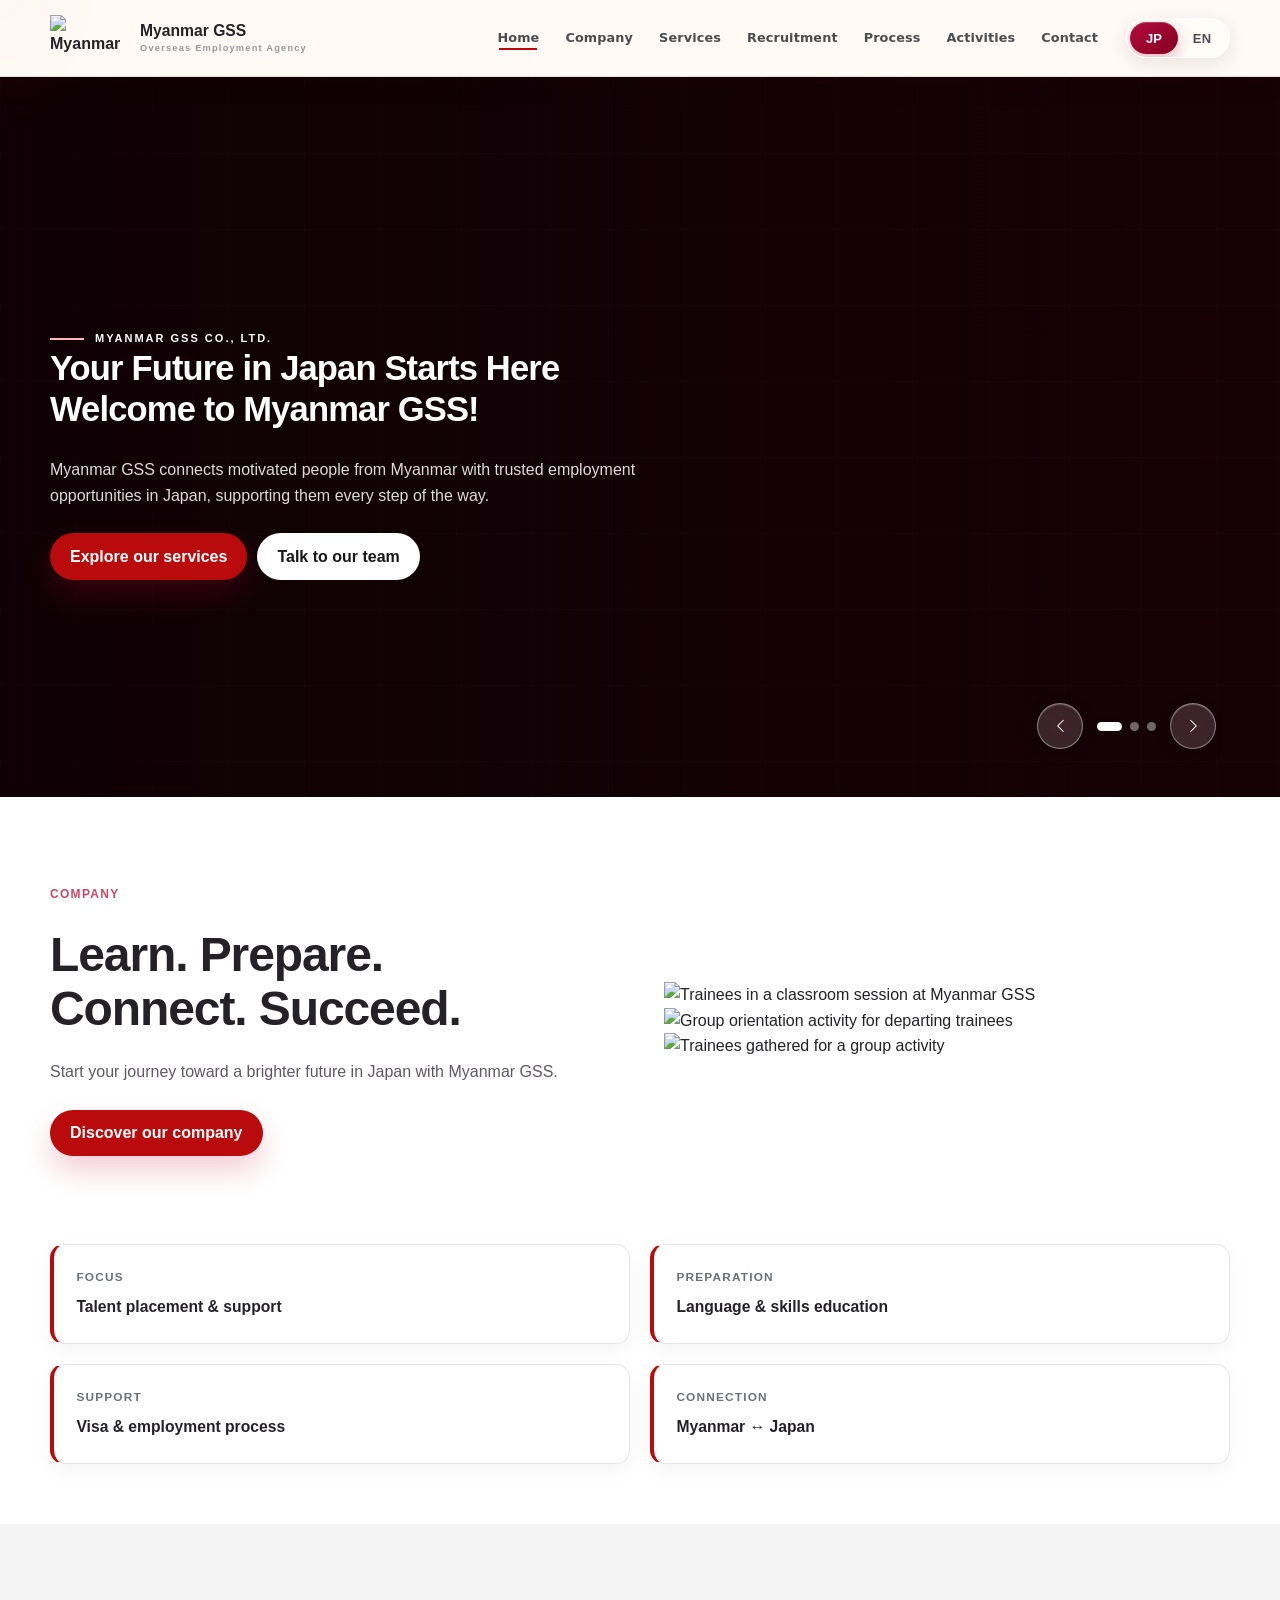
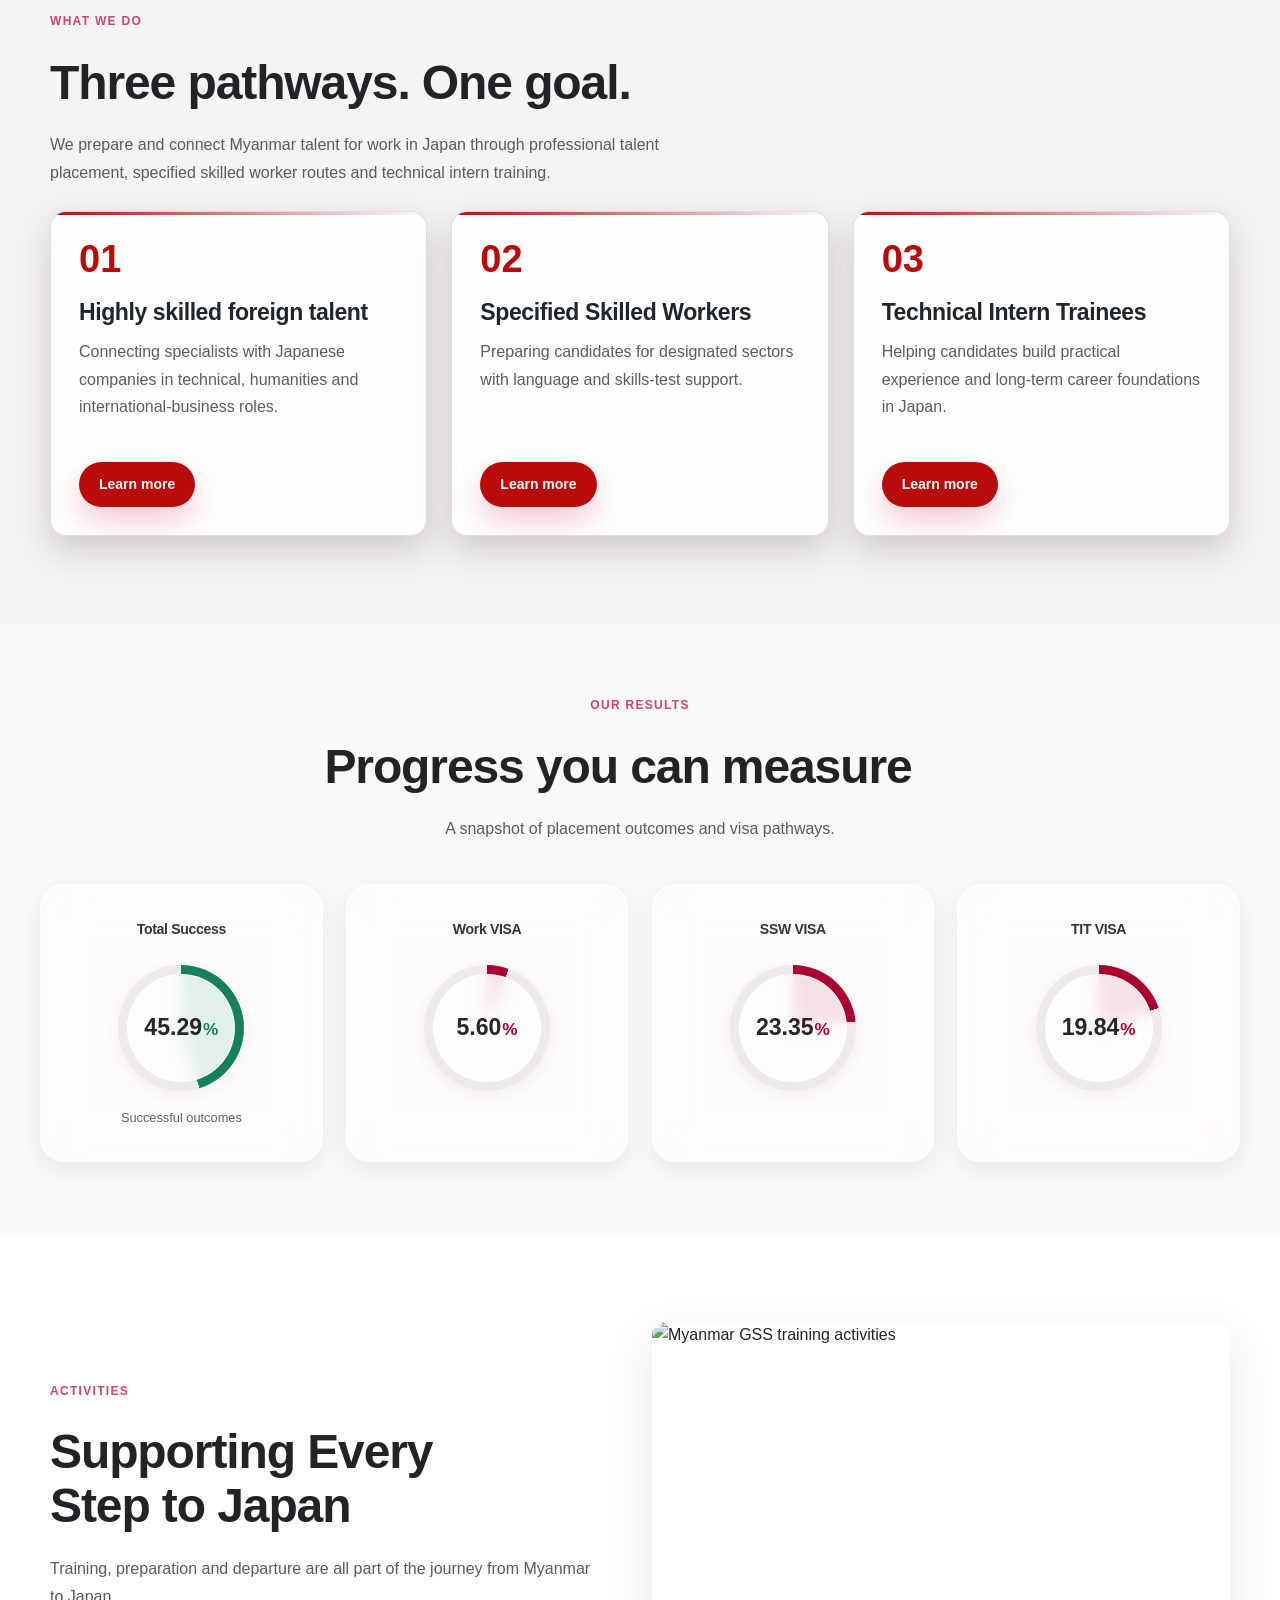
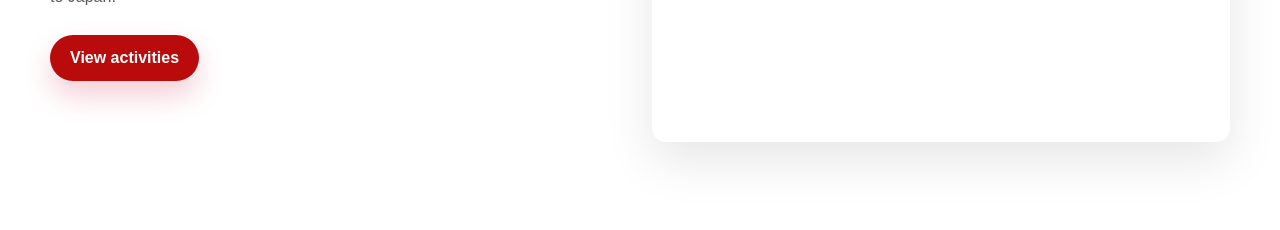
==== commit 7e96b9ee: "fix mobile respon and filter spam" ====
--- a/index.html
+++ b/index.html
@@ -280,8 +280,8 @@
               </article>
 
               <article class="home-stat-card ios-glass reveal">
-                <h3 class="home-stat-label" data-i18n="home.stats.workVisa">Work visa</h3>
-                <div class="home-stat-ring ios-glass-clear" role="img" aria-label="Work visa: 11.48 percent"
+                <h3 class="home-stat-label" data-i18n="home.stats.workVisa">Work VISA</h3>
+                <div class="home-stat-ring ios-glass-clear" role="img" aria-label="Work VISA: 11.48 percent"
                   data-progress="11.483253588516746">
                   <div class="home-stat-ring-center"><span class="home-stat-number"
                       data-count="11.483253588516746">0.00</span><span class="home-stat-percent">%</span></div>
@@ -289,8 +289,8 @@
               </article>
 
               <article class="home-stat-card ios-glass reveal delay-1">
-                <h3 class="home-stat-label" data-i18n="home.stats.sswVisa">SSW visa</h3>
-                <div class="home-stat-ring ios-glass-clear" role="img" aria-label="SSW visa: 47.85 percent"
+                <h3 class="home-stat-label" data-i18n="home.stats.sswVisa">SSW VISA</h3>
+                <div class="home-stat-ring ios-glass-clear" role="img" aria-label="SSW VISA: 47.85 percent"
                   data-progress="47.84688995215311">
                   <div class="home-stat-ring-center"><span class="home-stat-number"
                       data-count="47.84688995215311">0.00</span><span class="home-stat-percent">%</span></div>
@@ -298,8 +298,8 @@
               </article>
 
               <article class="home-stat-card ios-glass reveal delay-2">
-                <h3 class="home-stat-label" data-i18n="home.stats.titVisa">TIT visa</h3>
-                <div class="home-stat-ring ios-glass-clear" role="img" aria-label="TIT visa: 40.67 percent"
+                <h3 class="home-stat-label" data-i18n="home.stats.titVisa">TIT VISA</h3>
+                <div class="home-stat-ring ios-glass-clear" role="img" aria-label="TIT VISA: 40.67 percent"
                   data-progress="40.66985645933015">
                   <div class="home-stat-ring-center"><span class="home-stat-number"
                       data-count="40.66985645933015">0.00</span><span class="home-stat-percent">%</span></div>
--- a/css/home.css
+++ b/css/home.css
@@ -958,3 +958,236 @@
   margin-bottom: auto;
 }
 
+
+
+/* =========================================================
+   HOME STATISTICS — RESPONSIVE LAYOUT
+   Append after all existing home.css rules
+   ========================================================= */
+
+.home-stats-section,
+.home-stats-section *,
+.home-stats-section *::before,
+.home-stats-section *::after {
+  box-sizing: border-box;
+}
+
+.home-stats-section {
+  width: 100%;
+  padding: clamp(40px, 6vw, 72px) 16px;
+  overflow: clip;
+}
+
+.home-stats-section > .container {
+  width: 100%;
+  max-width: 1200px;
+  margin-inline: auto;
+  padding-inline: 0;
+}
+
+.home-stats-surface,
+.home-stats-surface > .container {
+  width: 100%;
+  max-width: 100%;
+  min-width: 0;
+}
+
+.home-stats-heading {
+  width: 100%;
+  padding-inline: 8px;
+  text-align: center;
+}
+
+.home-stats-heading .section-title {
+  font-size: clamp(1.8rem, 4vw, 3rem);
+  line-height: 1.15;
+  overflow-wrap: anywhere;
+}
+
+.home-stats-heading .section-copy {
+  max-width: 620px;
+  margin-inline: auto;
+  font-size: clamp(0.9rem, 1.5vw, 1rem);
+  line-height: 1.65;
+}
+
+/* Desktop: four equal cards */
+.home-stats-grid--circular {
+  display: grid;
+  grid-template-columns: repeat(4, minmax(0, 1fr));
+  align-items: stretch;
+  gap: clamp(12px, 1.8vw, 24px);
+  width: 100%;
+}
+
+.home-stats-grid--circular .home-stat-card {
+  min-width: 0;
+  min-height: 260px;
+  height: 100%;
+  padding: 24px 14px;
+  gap: 12px;
+}
+
+.home-stats-grid--circular .home-stat-label {
+  max-width: 100%;
+  min-height: 2.5em;
+  font-size: clamp(0.82rem, 1.1vw, 0.95rem);
+  line-height: 1.35;
+  text-align: center;
+  overflow-wrap: anywhere;
+}
+
+.home-stat-ring {
+  --ring-size: clamp(100px, 10vw, 126px);
+  width: var(--ring-size);
+  height: var(--ring-size);
+  max-width: 100%;
+}
+
+.home-stat-ring-center {
+  gap: 1px;
+  white-space: nowrap;
+  font-size: clamp(1.1rem, 1.8vw, 1.55rem);
+}
+
+.home-stat-percent {
+  font-size: 0.75em;
+}
+
+.home-stat-card .home-stat-note {
+  max-width: 100%;
+  font-size: 0.8rem;
+  line-height: 1.4;
+  overflow-wrap: anywhere;
+}
+
+/* Tablet: two cards per row */
+@media (max-width: 900px) {
+  .home-stats-grid--circular {
+    grid-template-columns: repeat(2, minmax(0, 1fr));
+    gap: 16px;
+  }
+
+  .home-stats-grid--circular .home-stat-card {
+    min-height: 235px;
+    padding: 22px 14px;
+  }
+
+  .home-stat-ring {
+    --ring-size: 116px;
+  }
+
+  .home-stat-ring-center {
+    font-size: 1.4rem;
+  }
+}
+
+/* Mobile: compact two-column layout */
+@media (max-width: 600px) {
+  .home-stats-section {
+    padding: 42px 14px 52px;
+  }
+
+  .home-stats-heading {
+    margin-bottom: 26px;
+    padding-inline: 0;
+  }
+
+  .home-stats-heading .eyebrow {
+    margin-bottom: 12px;
+    font-size: 0.7rem;
+    letter-spacing: 1.2px;
+  }
+
+  .home-stats-heading .section-title {
+    margin-bottom: 12px;
+    font-size: clamp(1.65rem, 7vw, 2rem);
+    letter-spacing: -0.6px;
+  }
+
+  .home-stats-heading .section-copy {
+    margin-bottom: 0;
+    font-size: 0.9rem;
+    line-height: 1.6;
+  }
+
+  .home-stats-grid--circular {
+    grid-template-columns: repeat(2, minmax(0, 1fr));
+    gap: 12px;
+  }
+
+  .home-stats-grid--circular .home-stat-card {
+    min-width: 0;
+    min-height: 0;
+    height: auto;
+    padding: 20px 8px 18px;
+    gap: 10px;
+    border-radius: 18px;
+  }
+
+  .home-stats-grid--circular .home-stat-label {
+    min-height: 2.5em;
+    margin: 0;
+    font-size: 0.82rem;
+    line-height: 1.3;
+  }
+
+  .home-stat-ring {
+    --ring-size: clamp(88px, 27vw, 108px);
+    margin: 2px auto;
+    padding: 7px;
+  }
+
+  .home-stat-ring::before {
+    inset: 7px;
+  }
+
+  .home-stat-ring-center {
+    font-size: clamp(1.05rem, 4.5vw, 1.3rem);
+  }
+
+  .home-stat-percent {
+    font-size: 0.72em;
+  }
+
+  .home-stat-card .home-stat-note {
+    margin-top: 0;
+    padding-bottom: 0;
+    font-size: 0.72rem;
+    line-height: 1.35;
+  }
+}
+
+/* Very narrow phones: use one card per row */
+@media (max-width: 340px) {
+  .home-stats-section {
+    padding-inline: 10px;
+  }
+
+  .home-stats-grid--circular {
+    grid-template-columns: minmax(0, 1fr);
+    gap: 12px;
+  }
+
+  .home-stats-grid--circular .home-stat-card {
+    padding: 18px 12px;
+  }
+
+  .home-stat-ring {
+    --ring-size: 108px;
+  }
+}
+
+/* Accessibility: avoid hover movement on touch and reduced motion */
+@media (hover: none) {
+  .home-stats-grid--circular .home-stat-card:hover {
+    transform: none;
+  }
+}
+
+@media (prefers-reduced-motion: reduce) {
+  .home-stats-grid--circular .home-stat-card {
+    transition: none;
+  }
+}
+
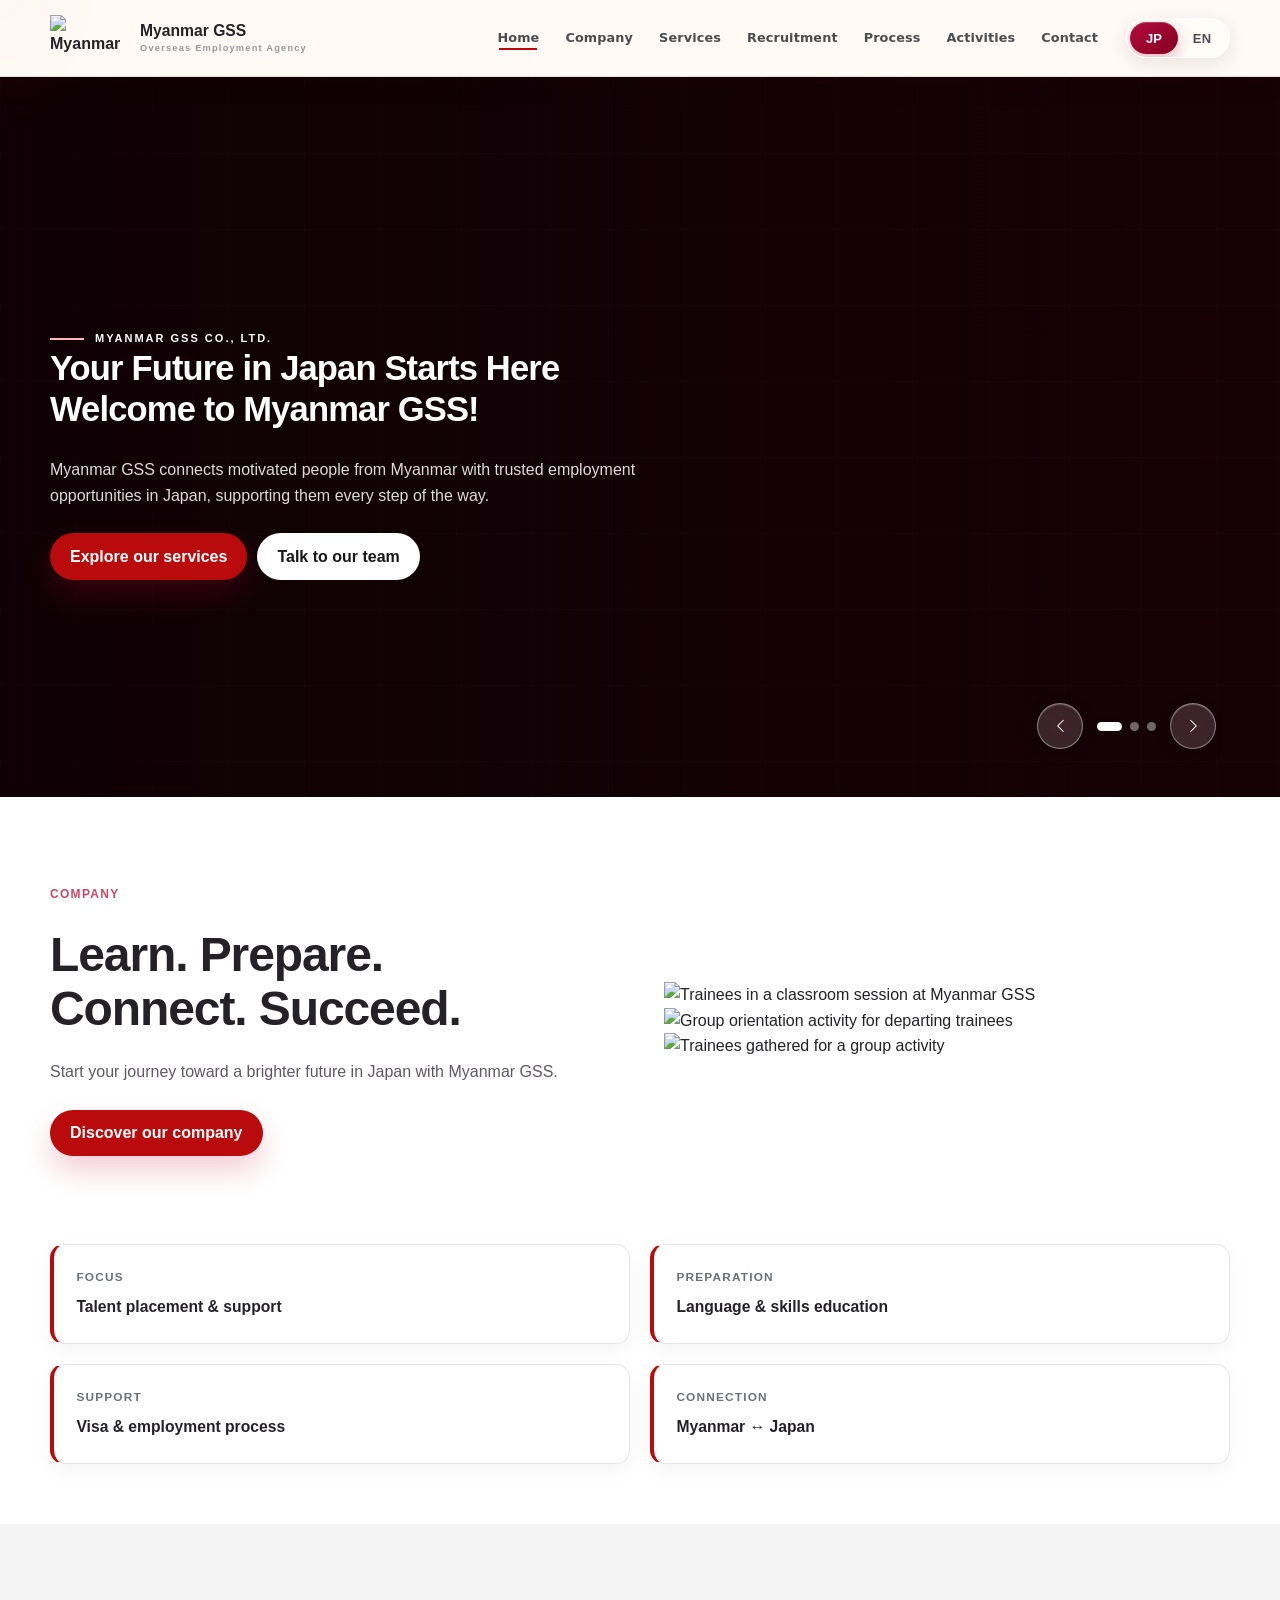
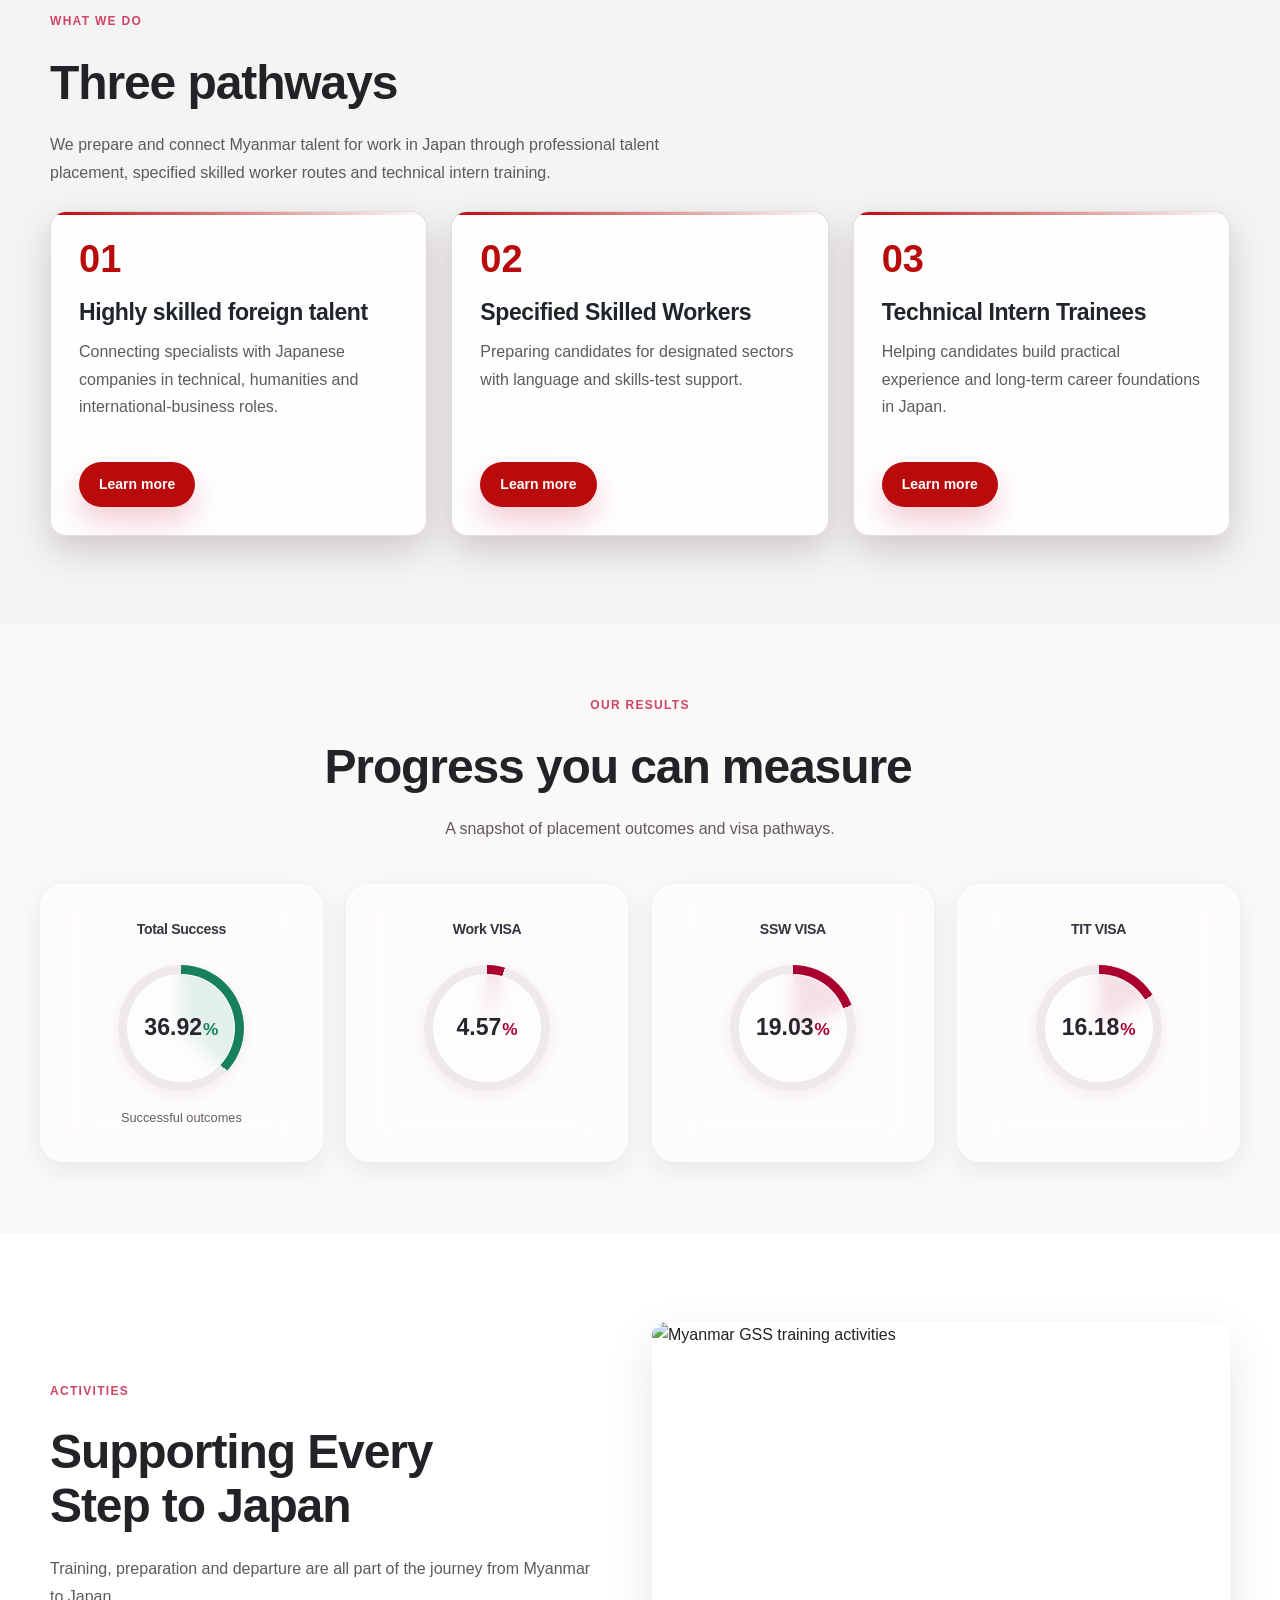
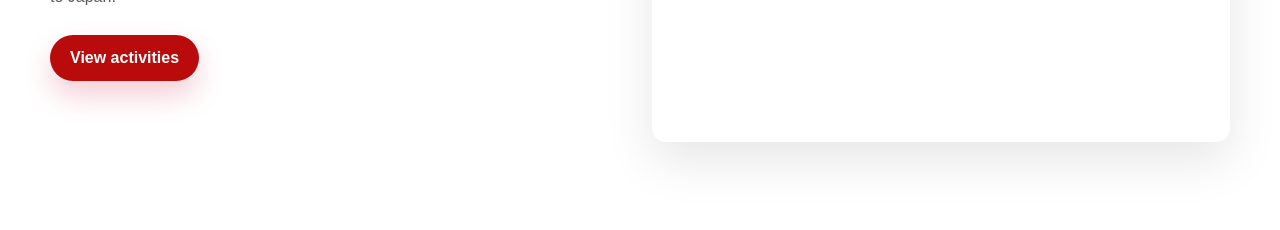
==== commit faf5d019: "update japan version" ====
--- a/index.html
+++ b/index.html
@@ -215,7 +215,7 @@
       <div class="container">
         <div class="reveal">
           <div class="eyebrow" data-i18n="home.services.eyebrow">What we do</div>
-          <h2 class="section-title" data-i18n="home.services.title">Three pathways. One goal.</h2>
+          <h2 class="section-title" data-i18n="home.services.title">Three pathways</h2>
           <p class="section-copy" data-i18n="home.services.copy">
             We prepare and connect Myanmar talent for work in Japan through professional talent
             placement, specified skilled worker routes and technical intern training.
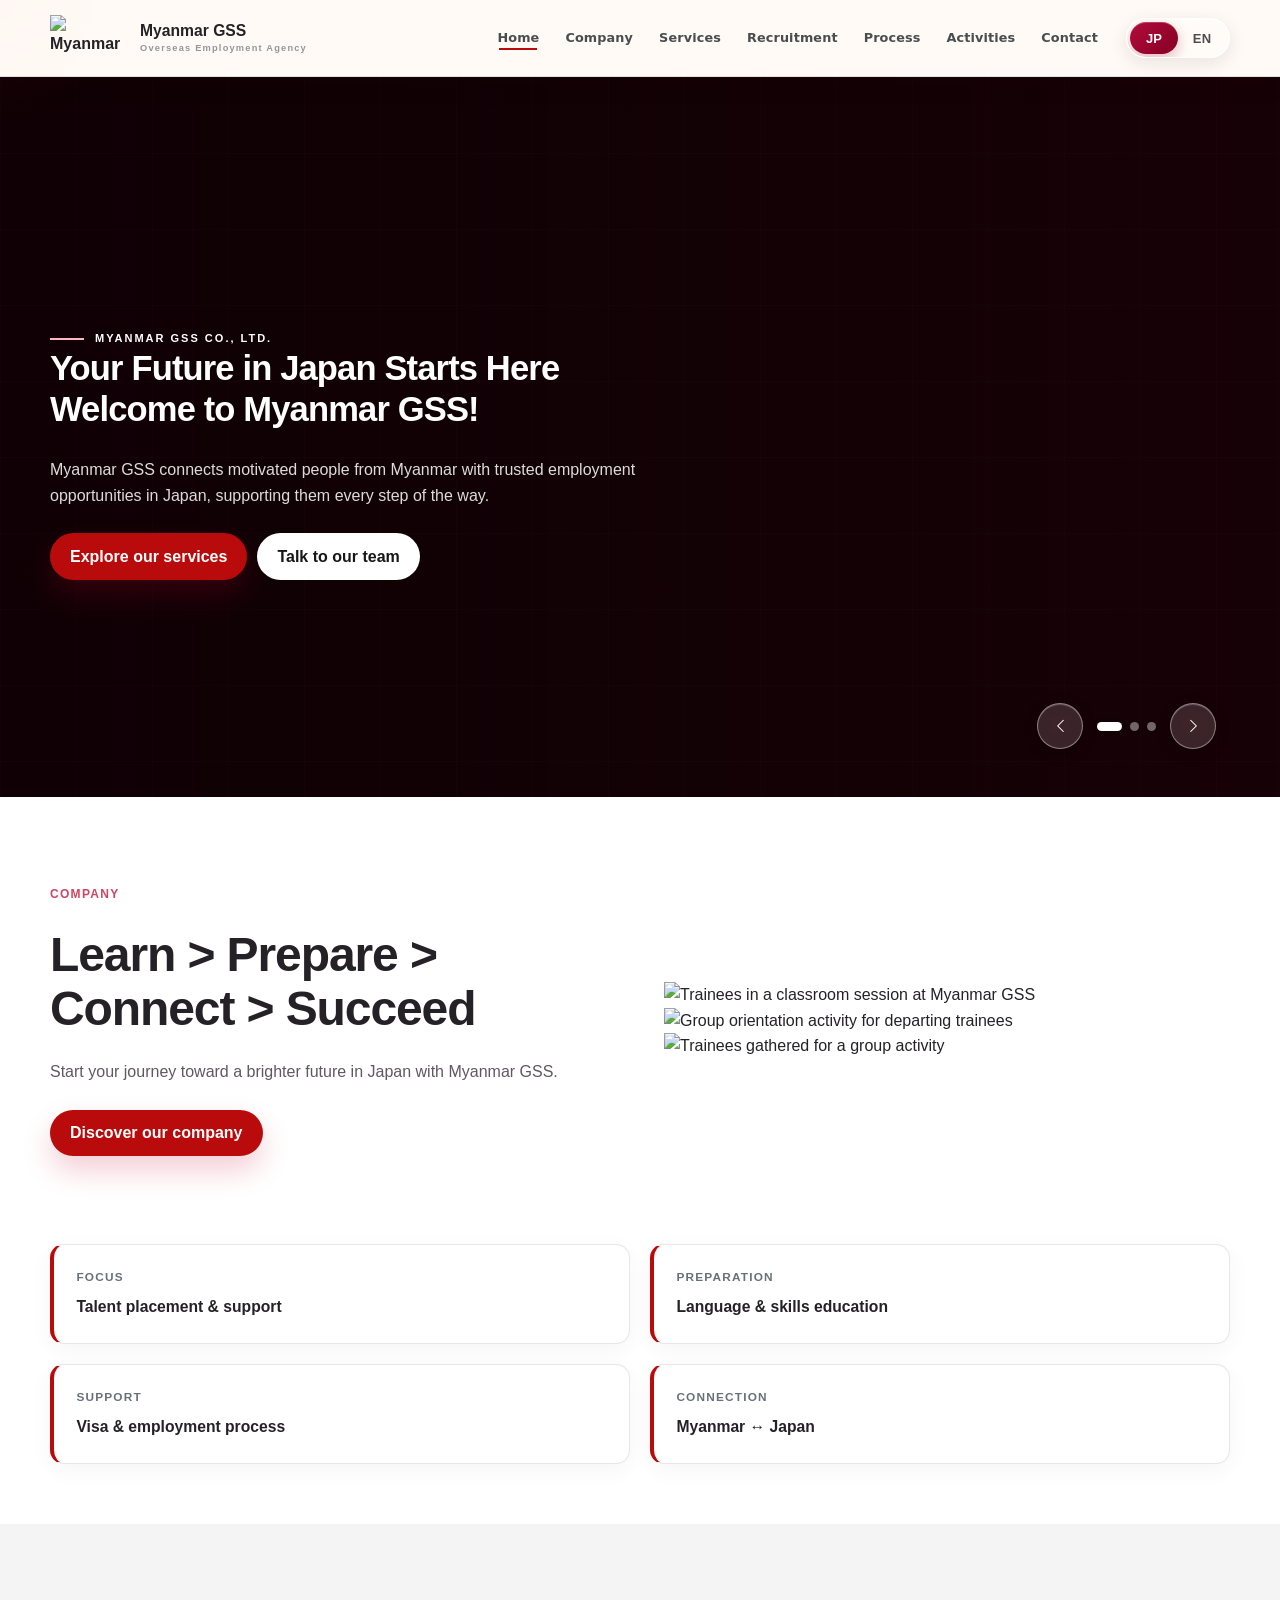
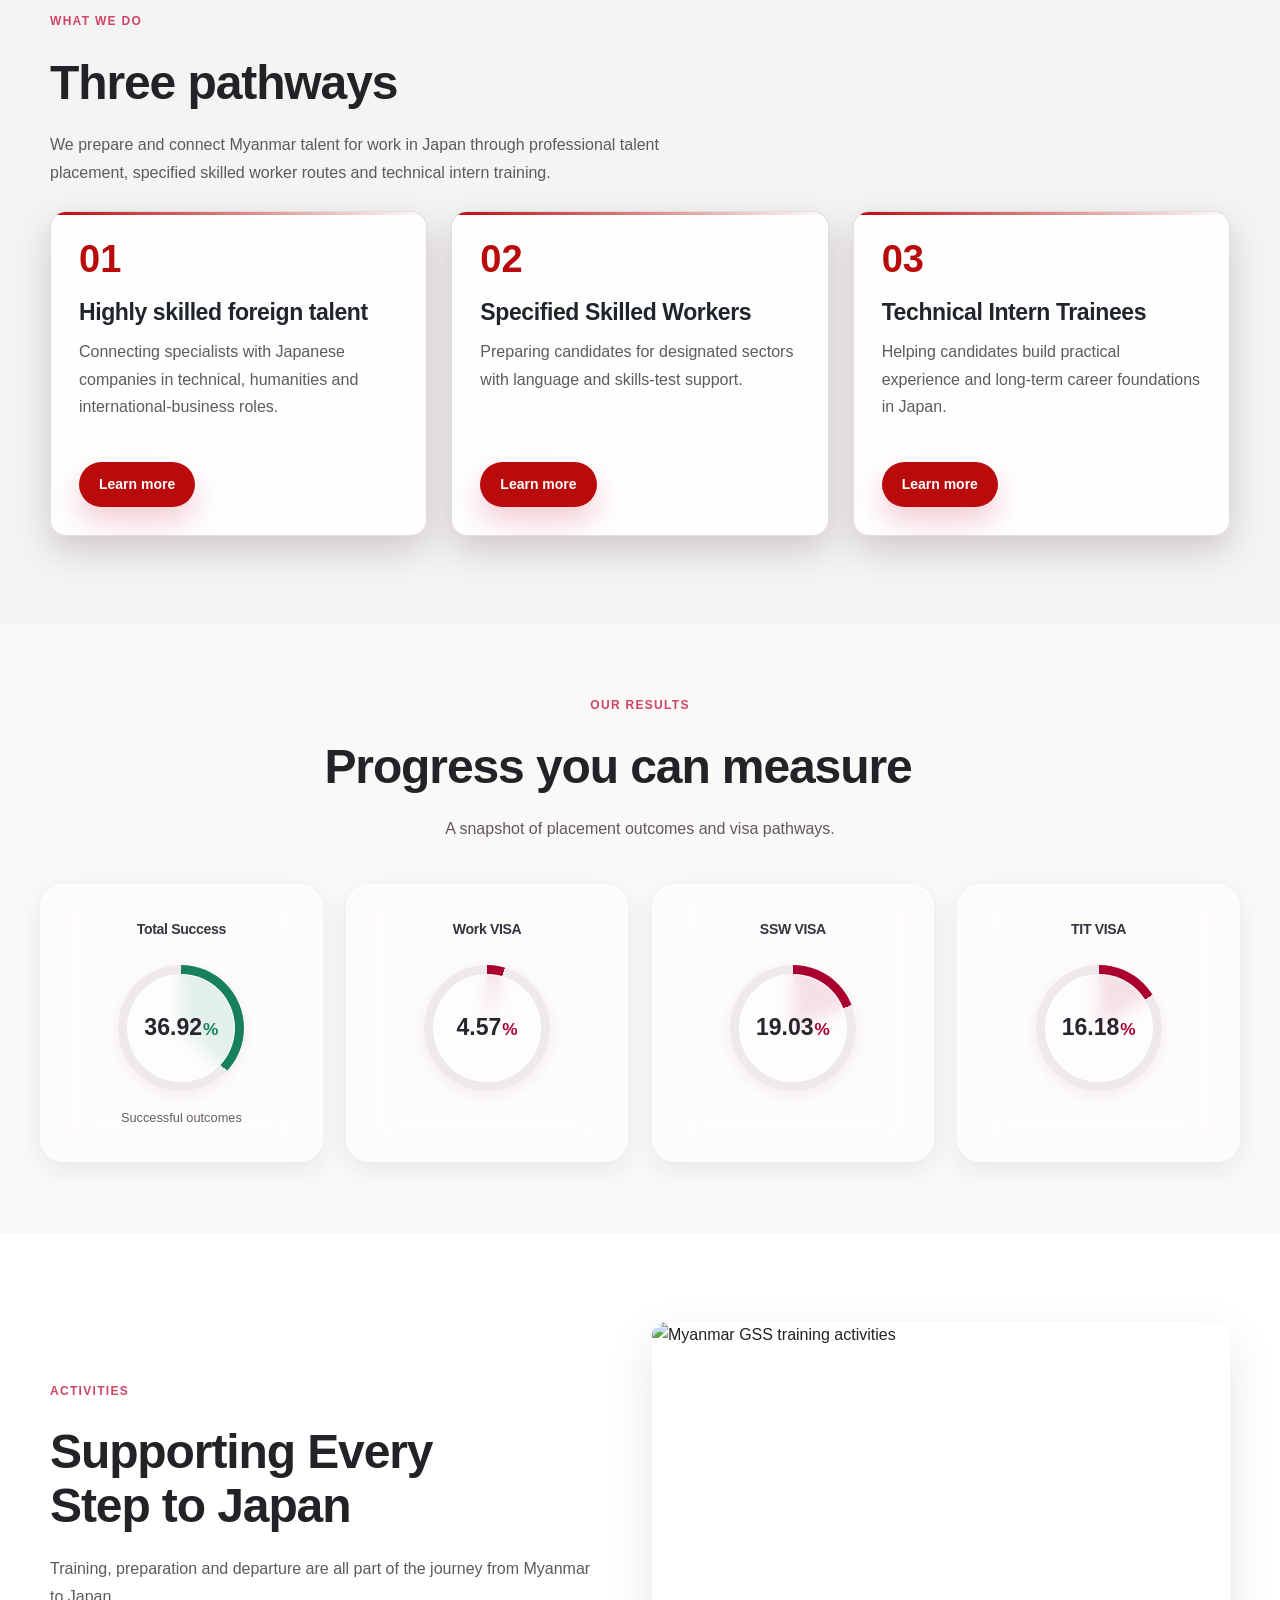
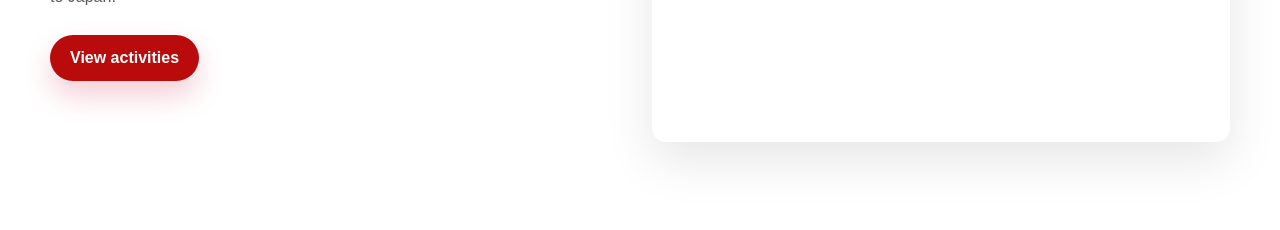
==== commit 8be062b5: "fixed ja.json and update email address." ====
--- a/index.html
+++ b/index.html
@@ -165,7 +165,7 @@
         <div class="row g-5 align-items-center">
           <div class="col reveal">
             <div class="eyebrow" data-i18n="home.company.eyebrow">Company</div>
-            <h2 class="section-title" data-i18n="home.company.title">Learn. Prepare. Connect. Succeed.
+            <h2 class="section-title" data-i18n="home.company.title">Learn > Prepare > Connect > Succeed
             </h2>
             <p class="section-copy" data-i18n="home.company.copy">
               Start your journey toward a brighter future in Japan with Myanmar GSS.
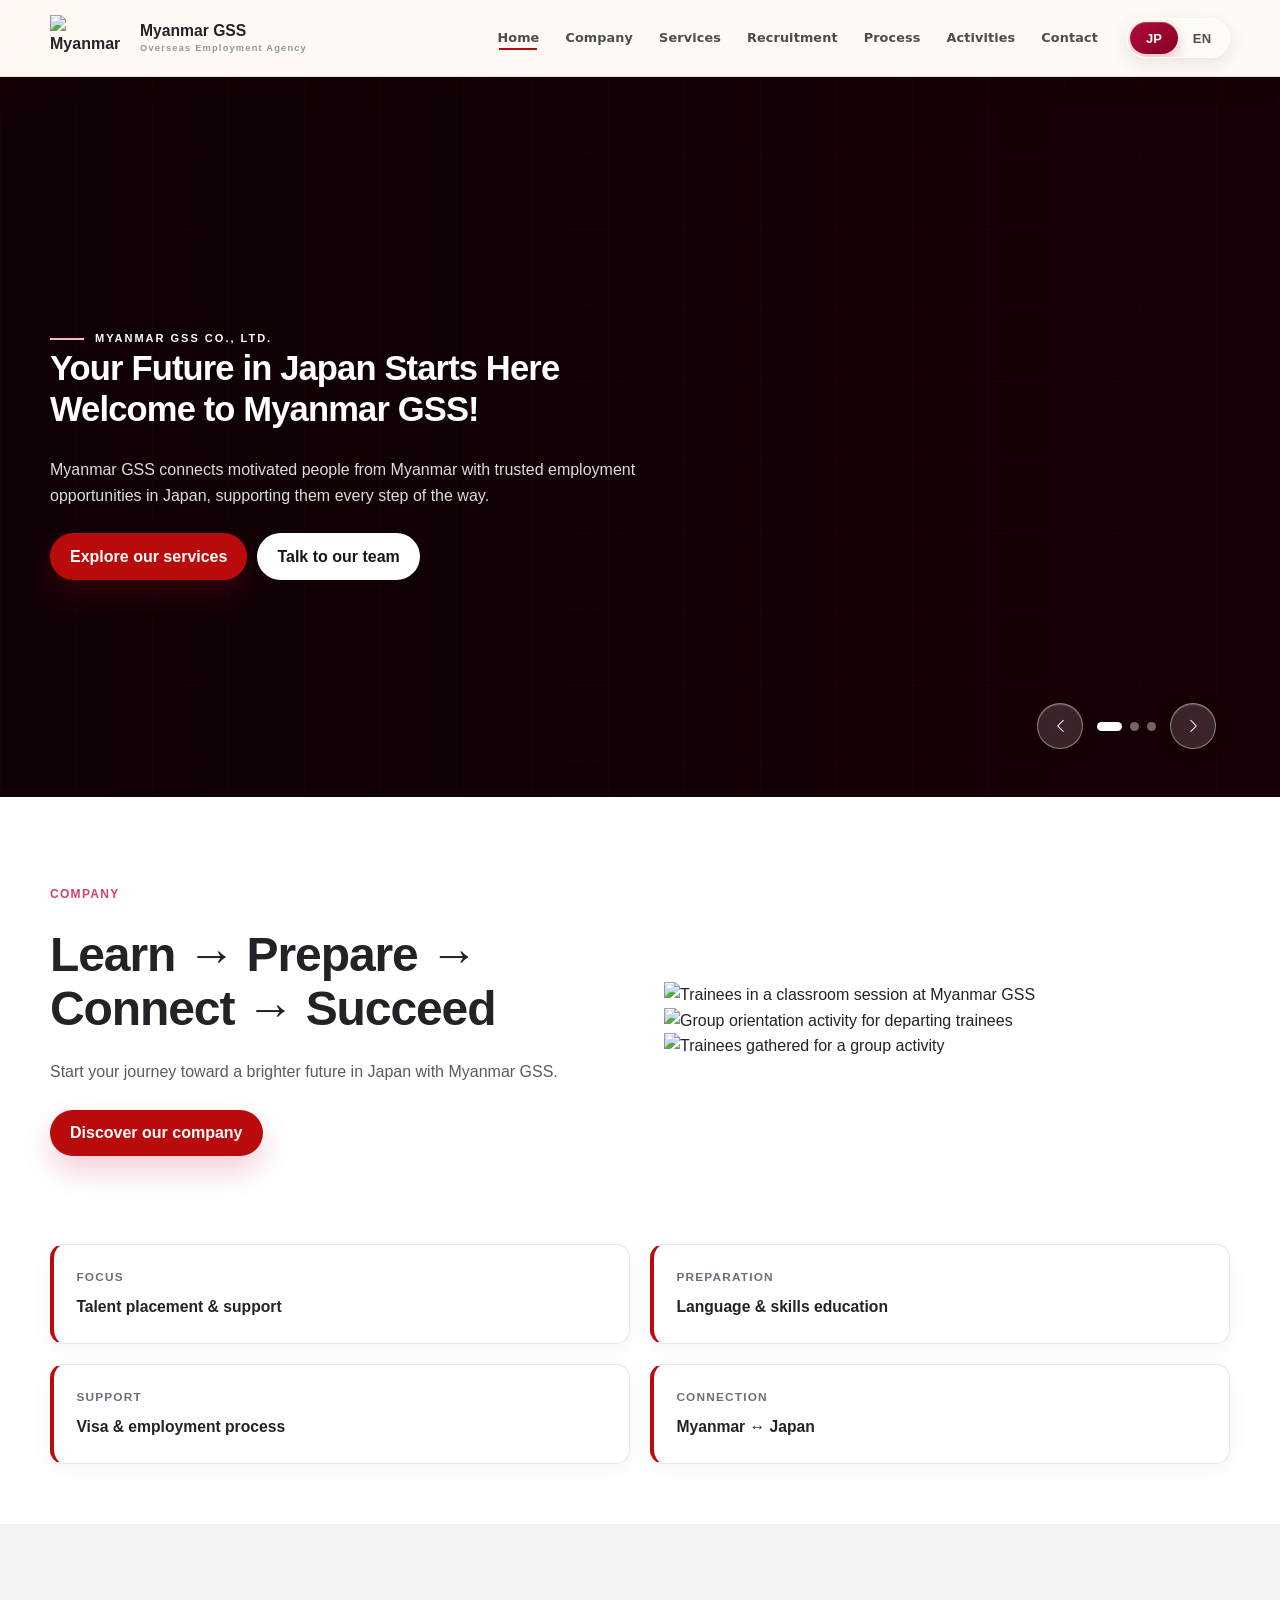
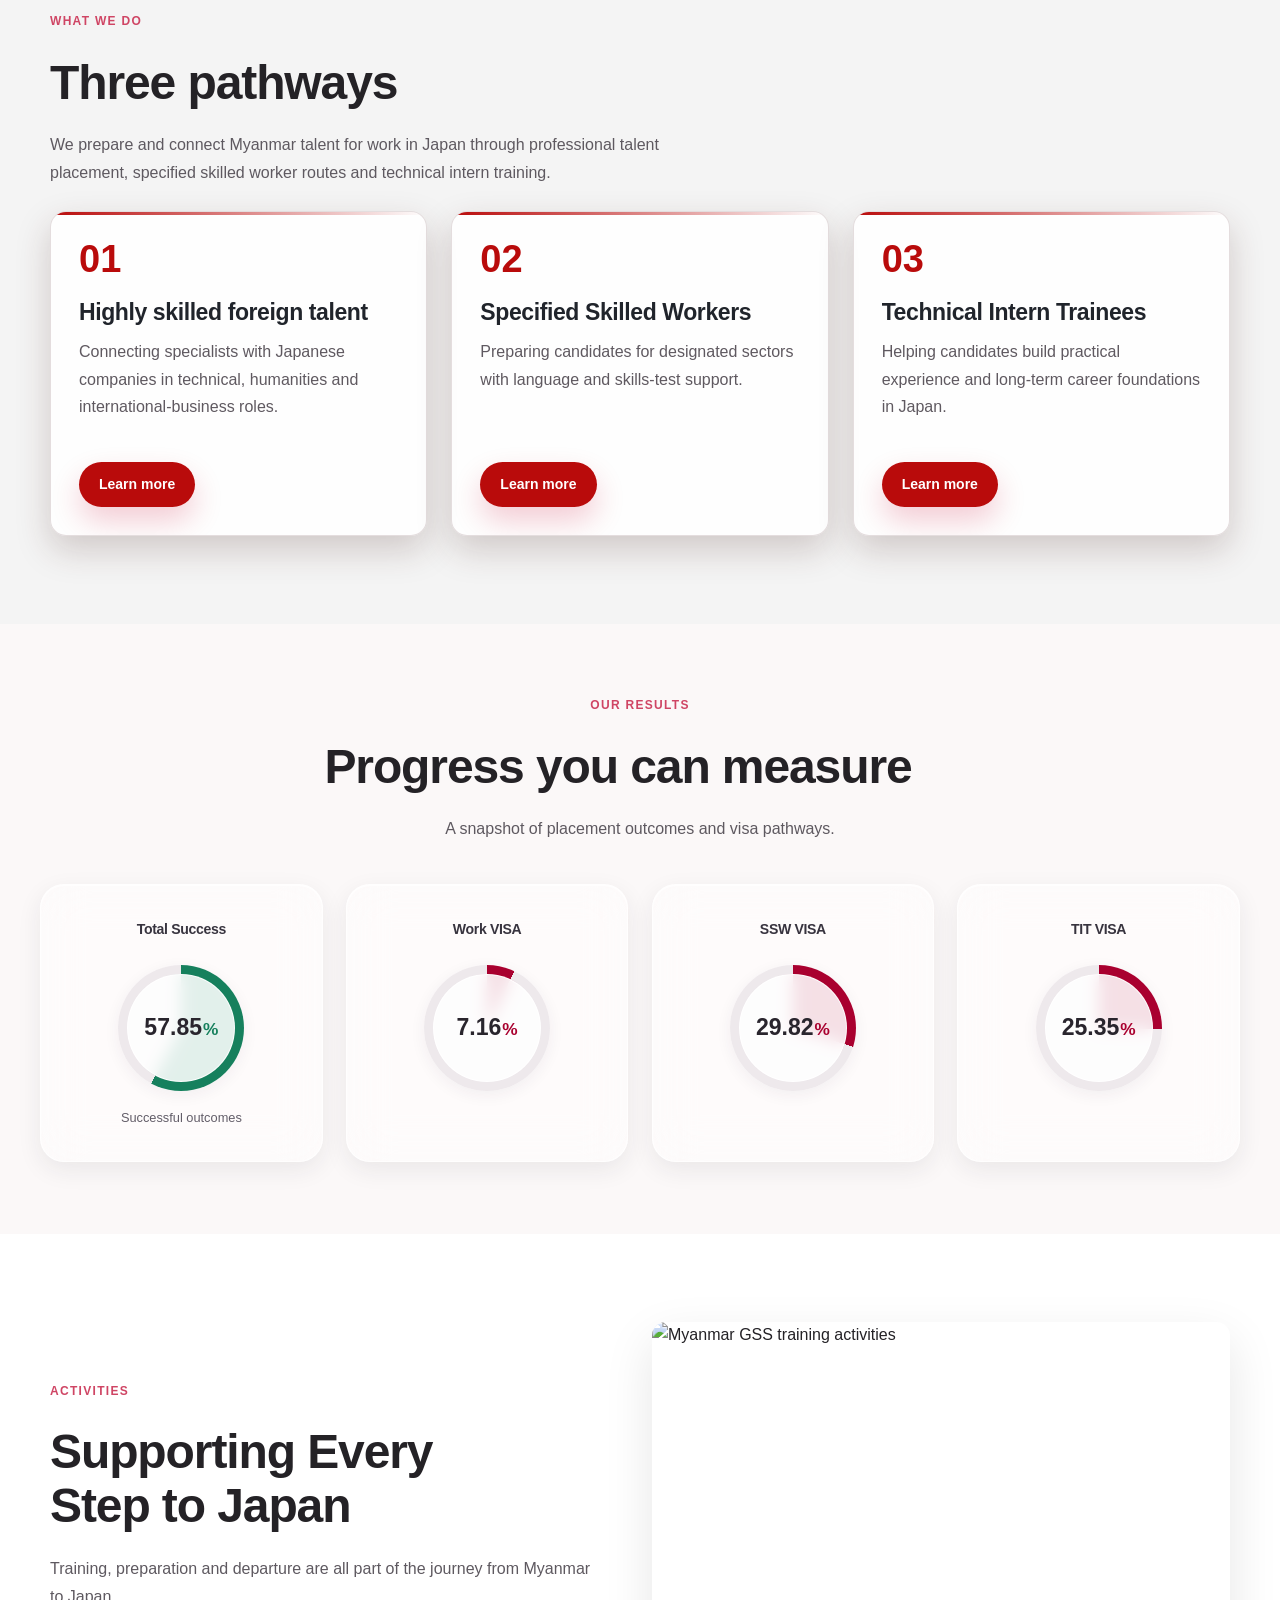
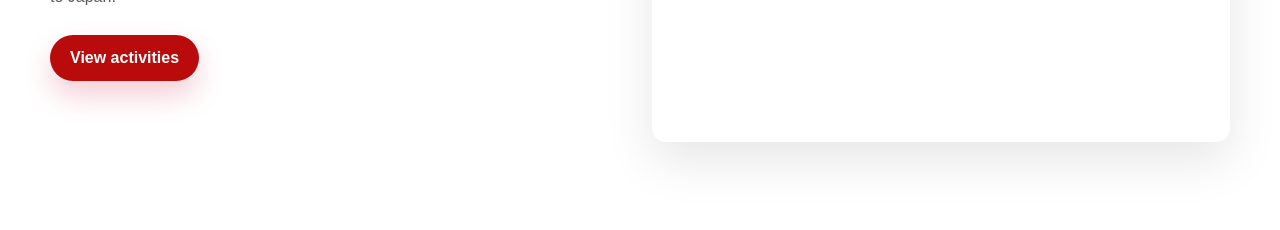
==== commit 430c9a92: "add arrow" ====
--- a/index.html
+++ b/index.html
@@ -165,7 +165,7 @@
         <div class="row g-5 align-items-center">
           <div class="col reveal">
             <div class="eyebrow" data-i18n="home.company.eyebrow">Company</div>
-            <h2 class="section-title" data-i18n="home.company.title">Learn > Prepare > Connect > Succeed
+            <h2 class="section-title" data-i18n="home.company.title">Learn → Prepare → Connect → Succeed
             </h2>
             <p class="section-copy" data-i18n="home.company.copy">
               Start your journey toward a brighter future in Japan with Myanmar GSS.
